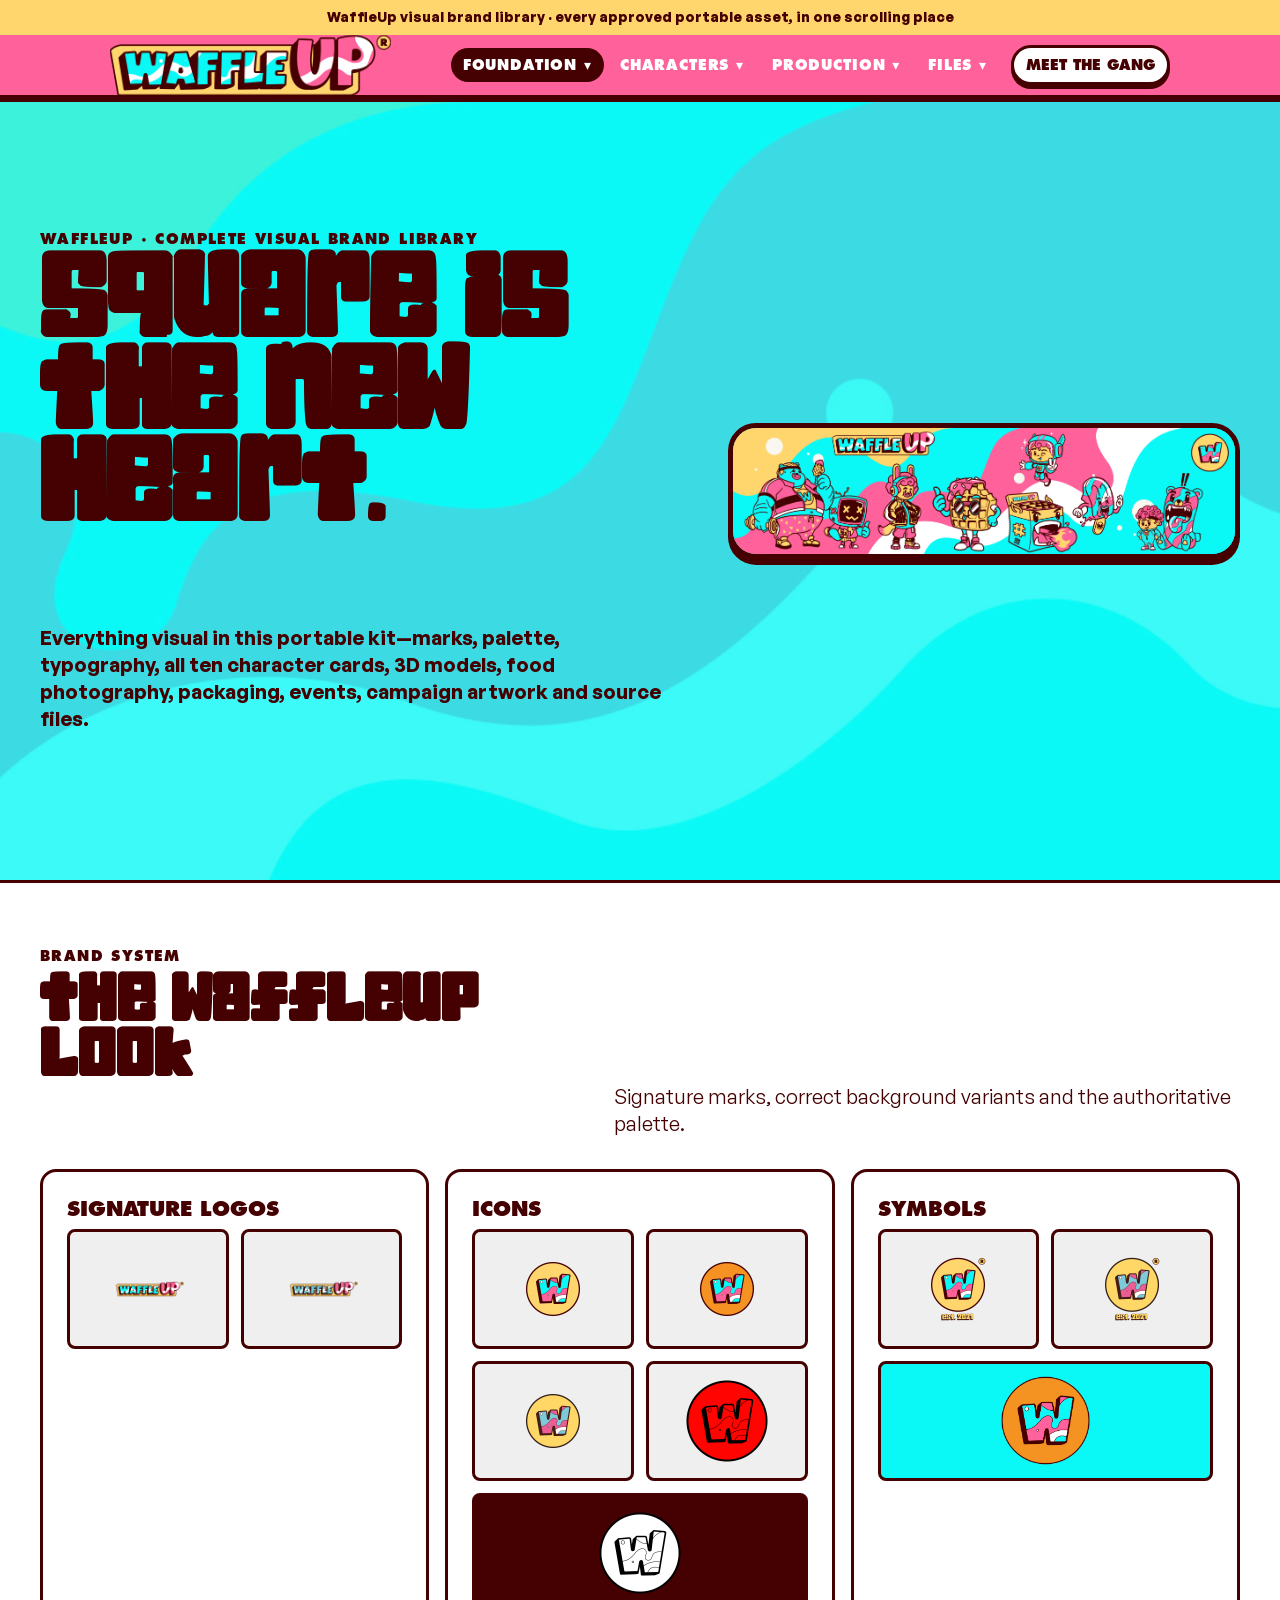
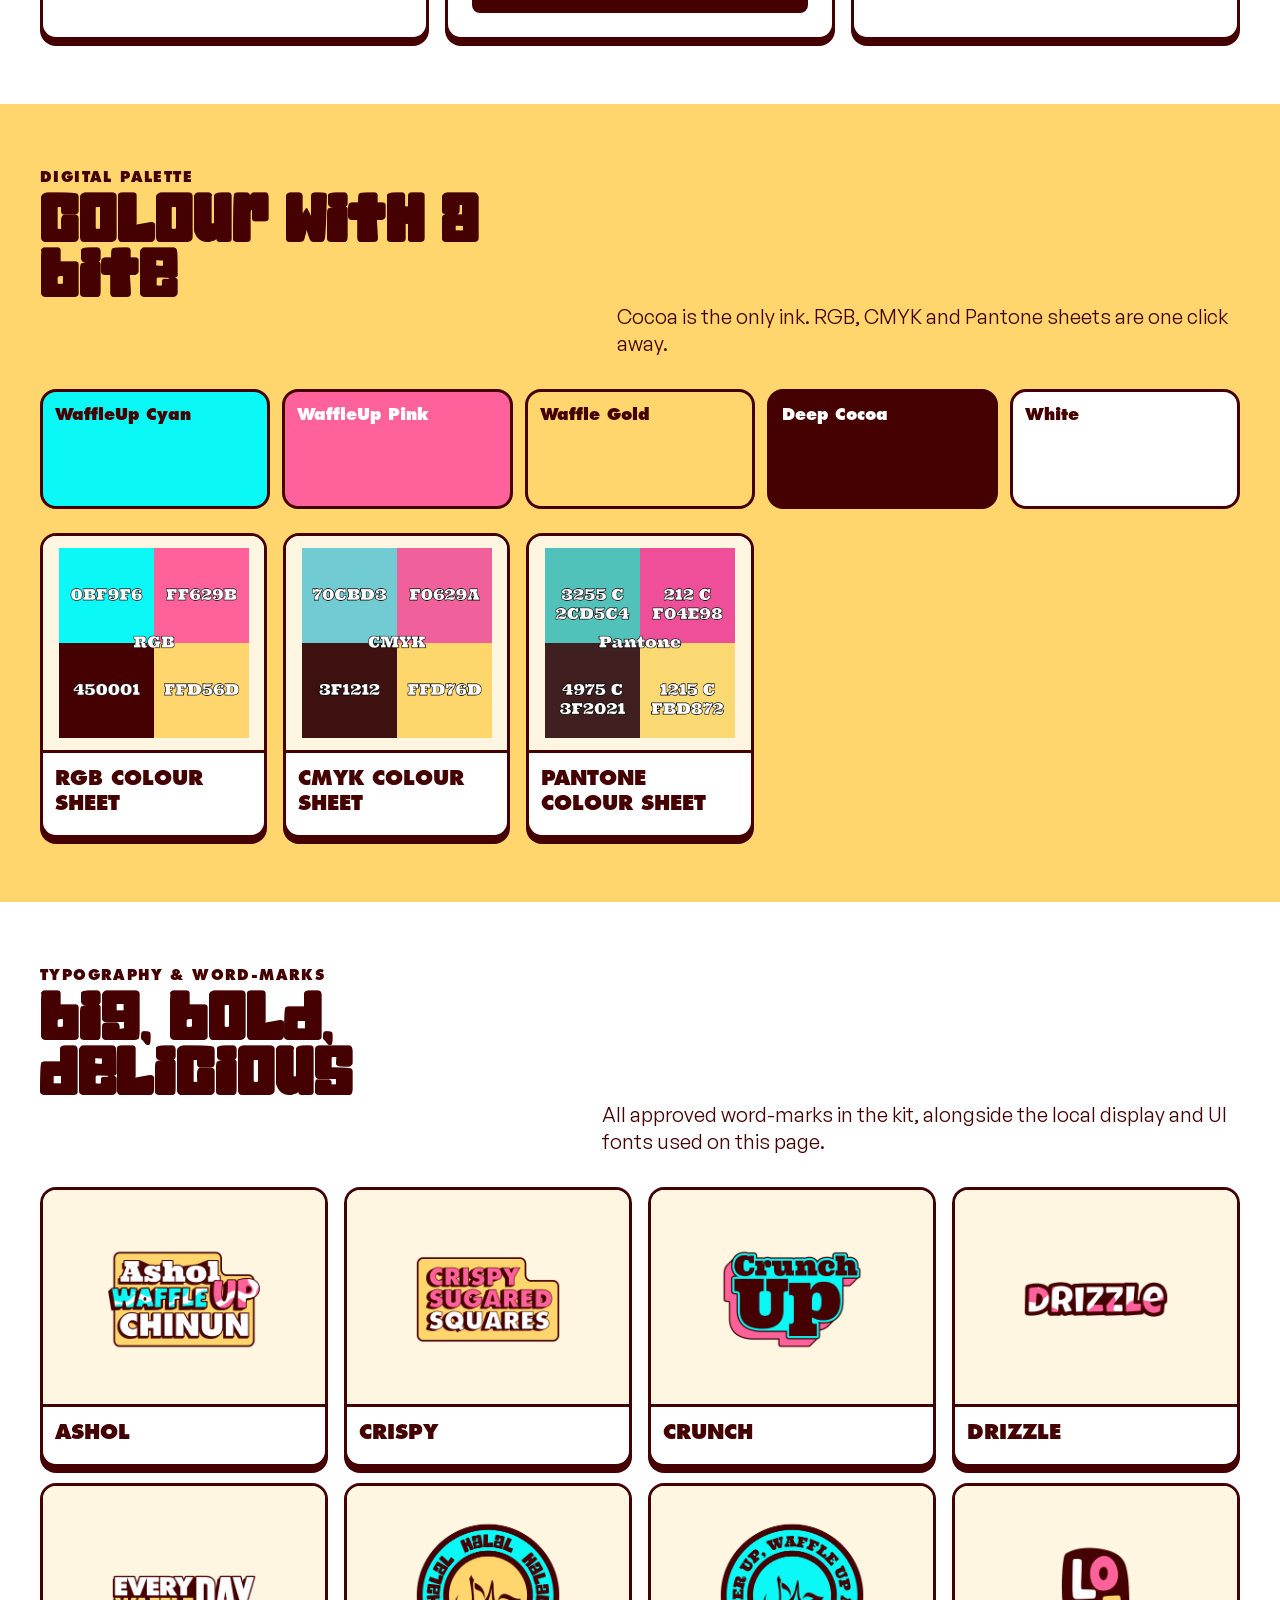
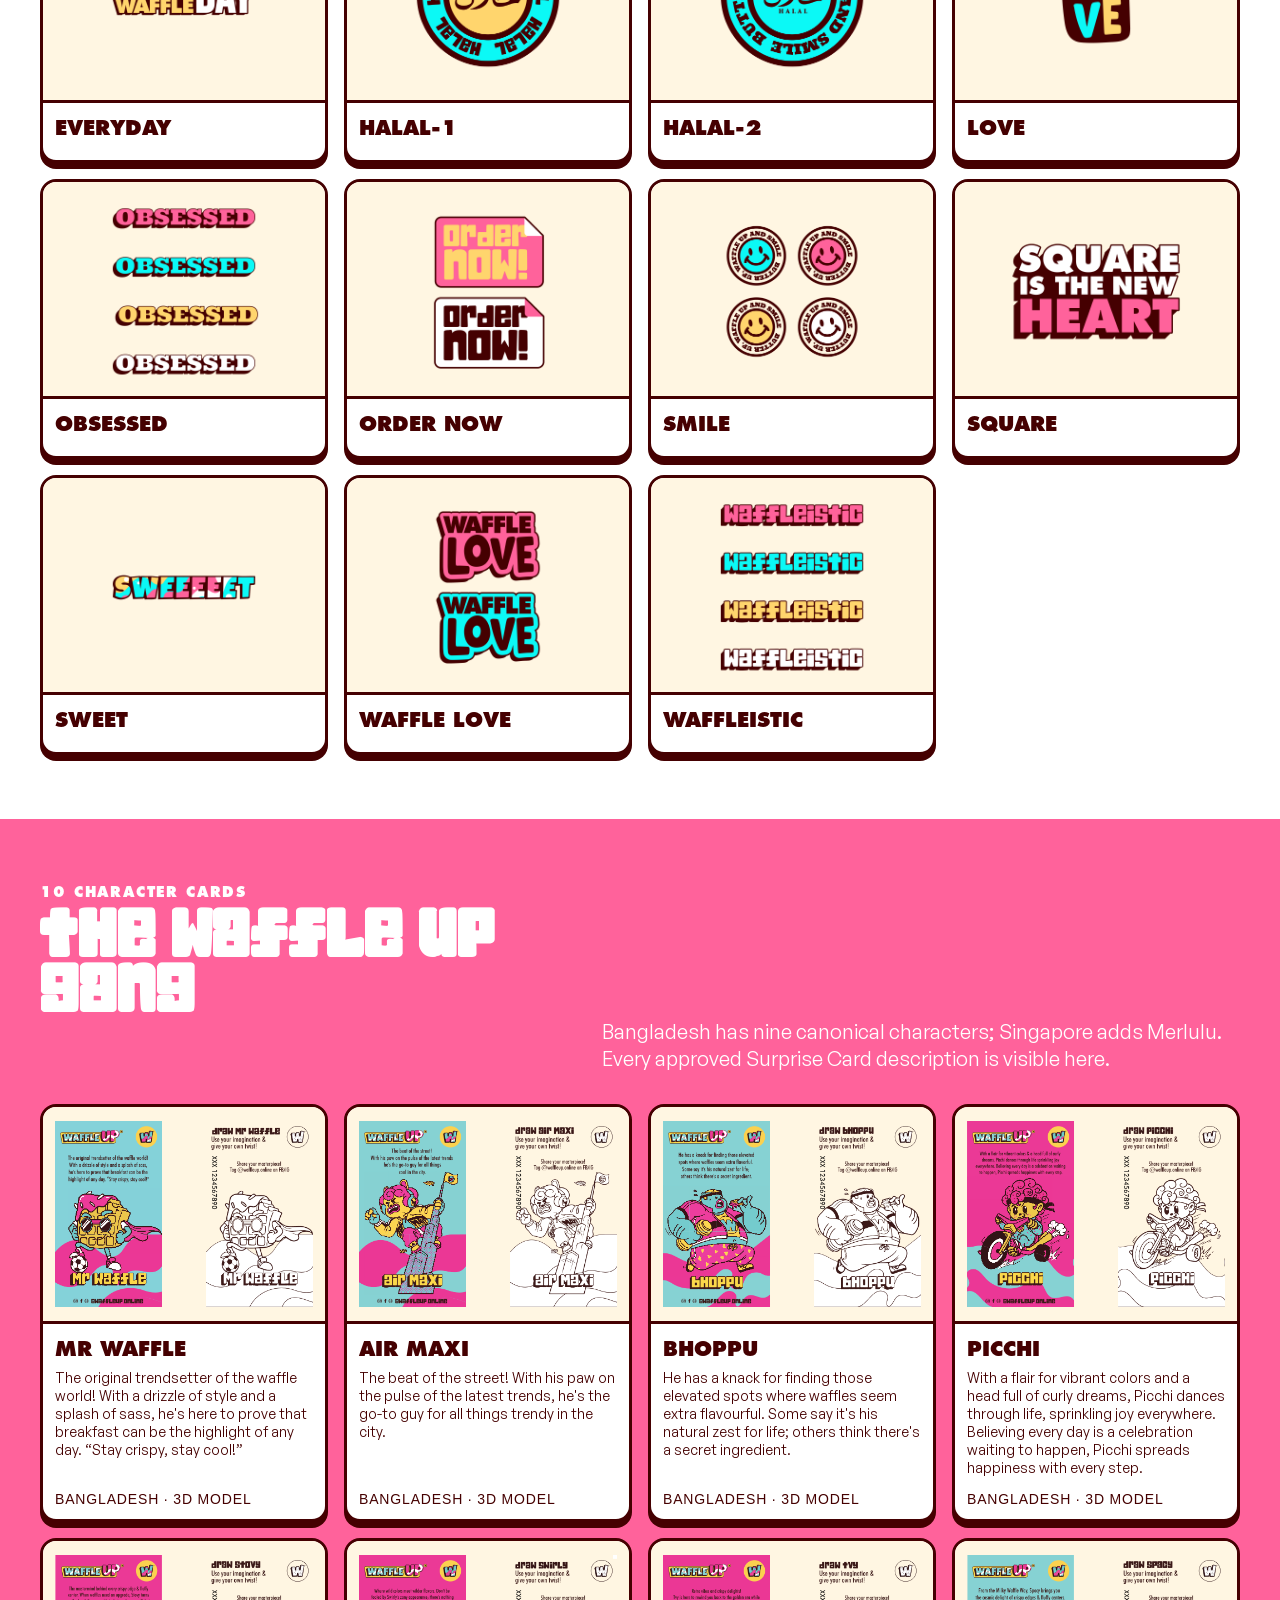
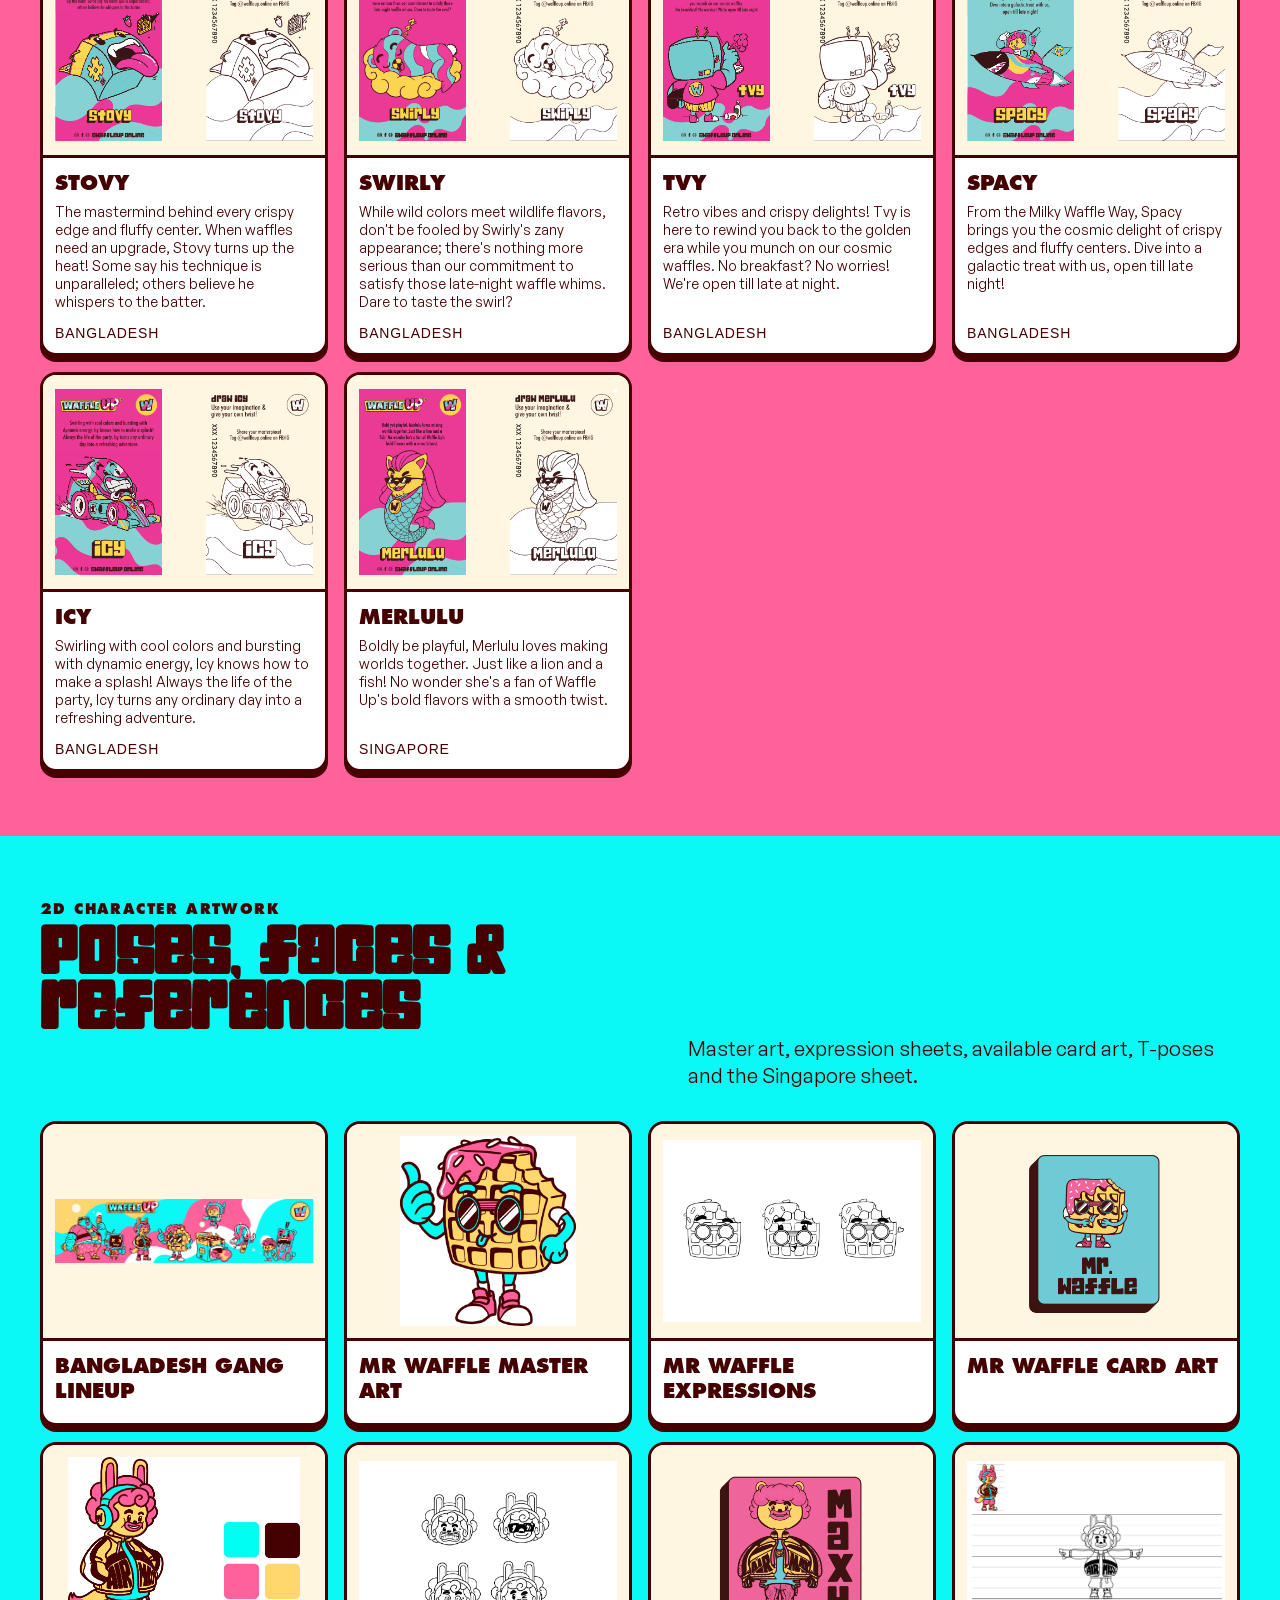
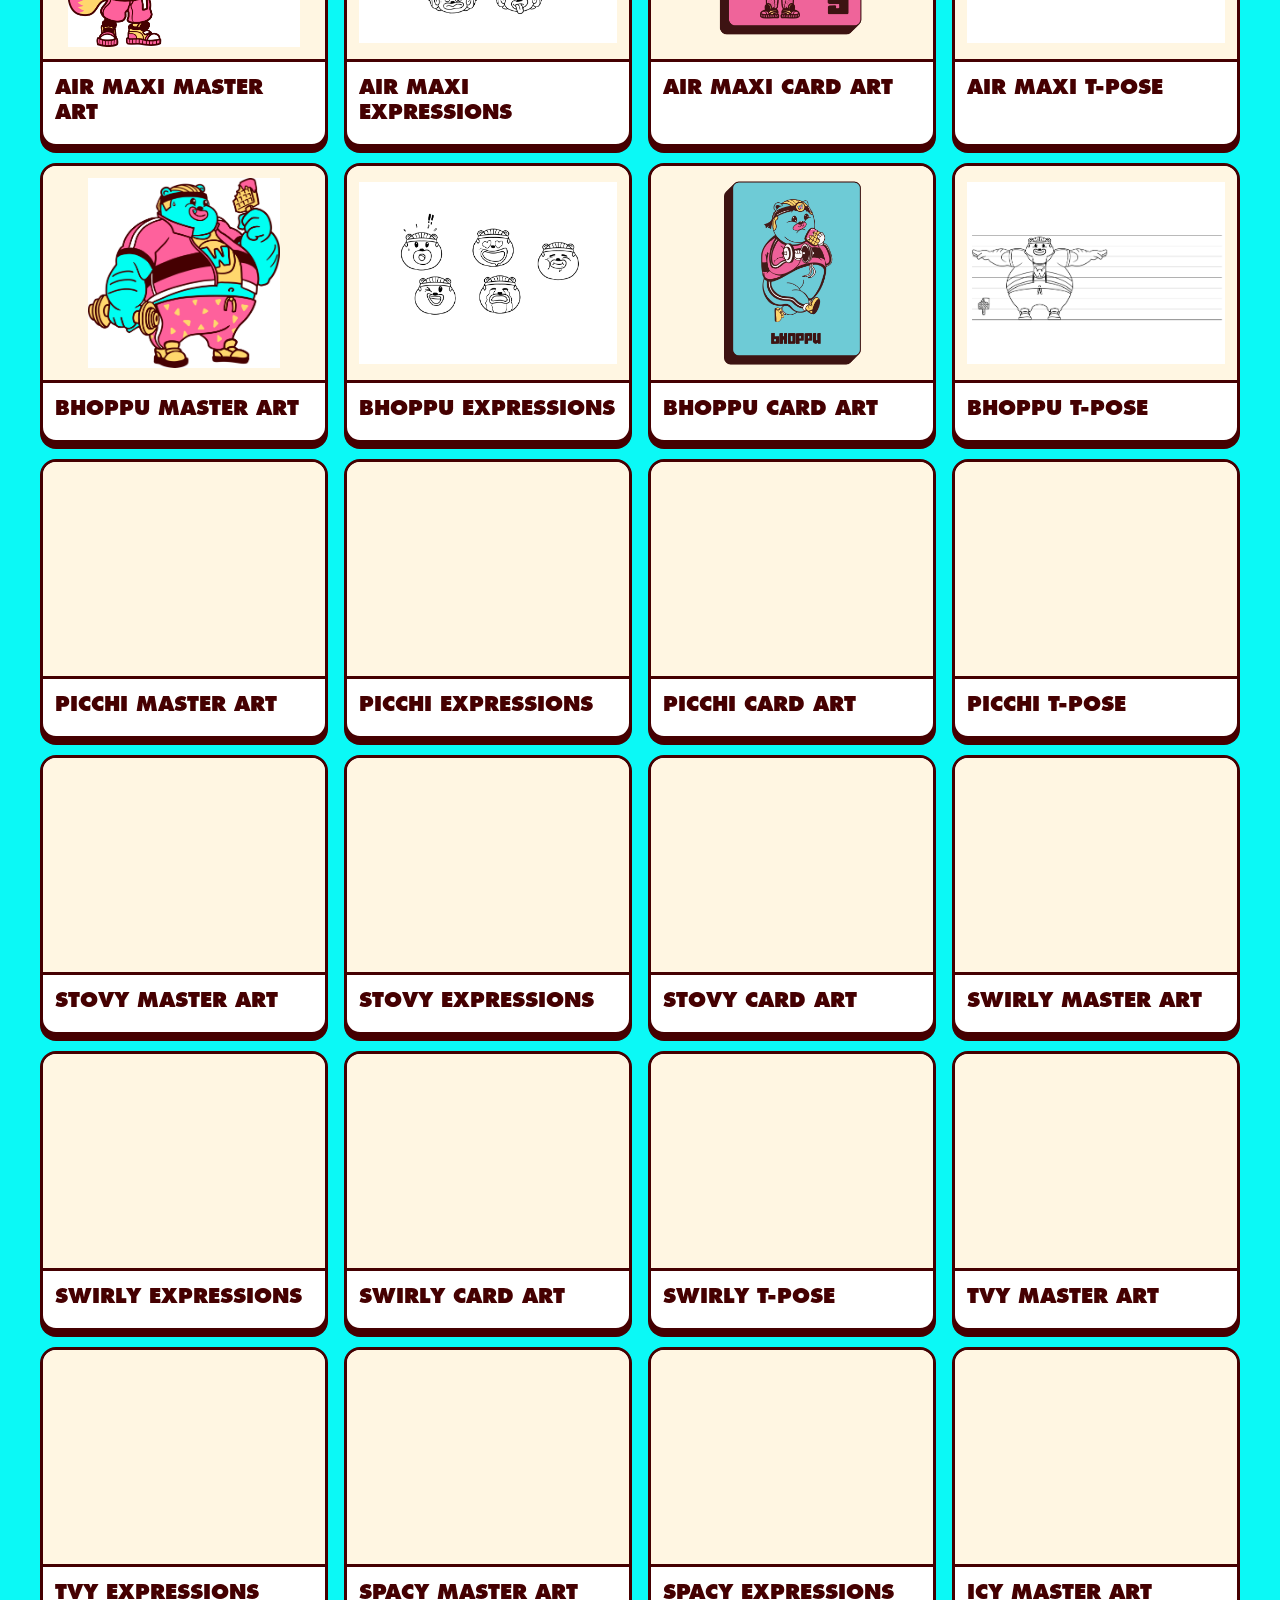
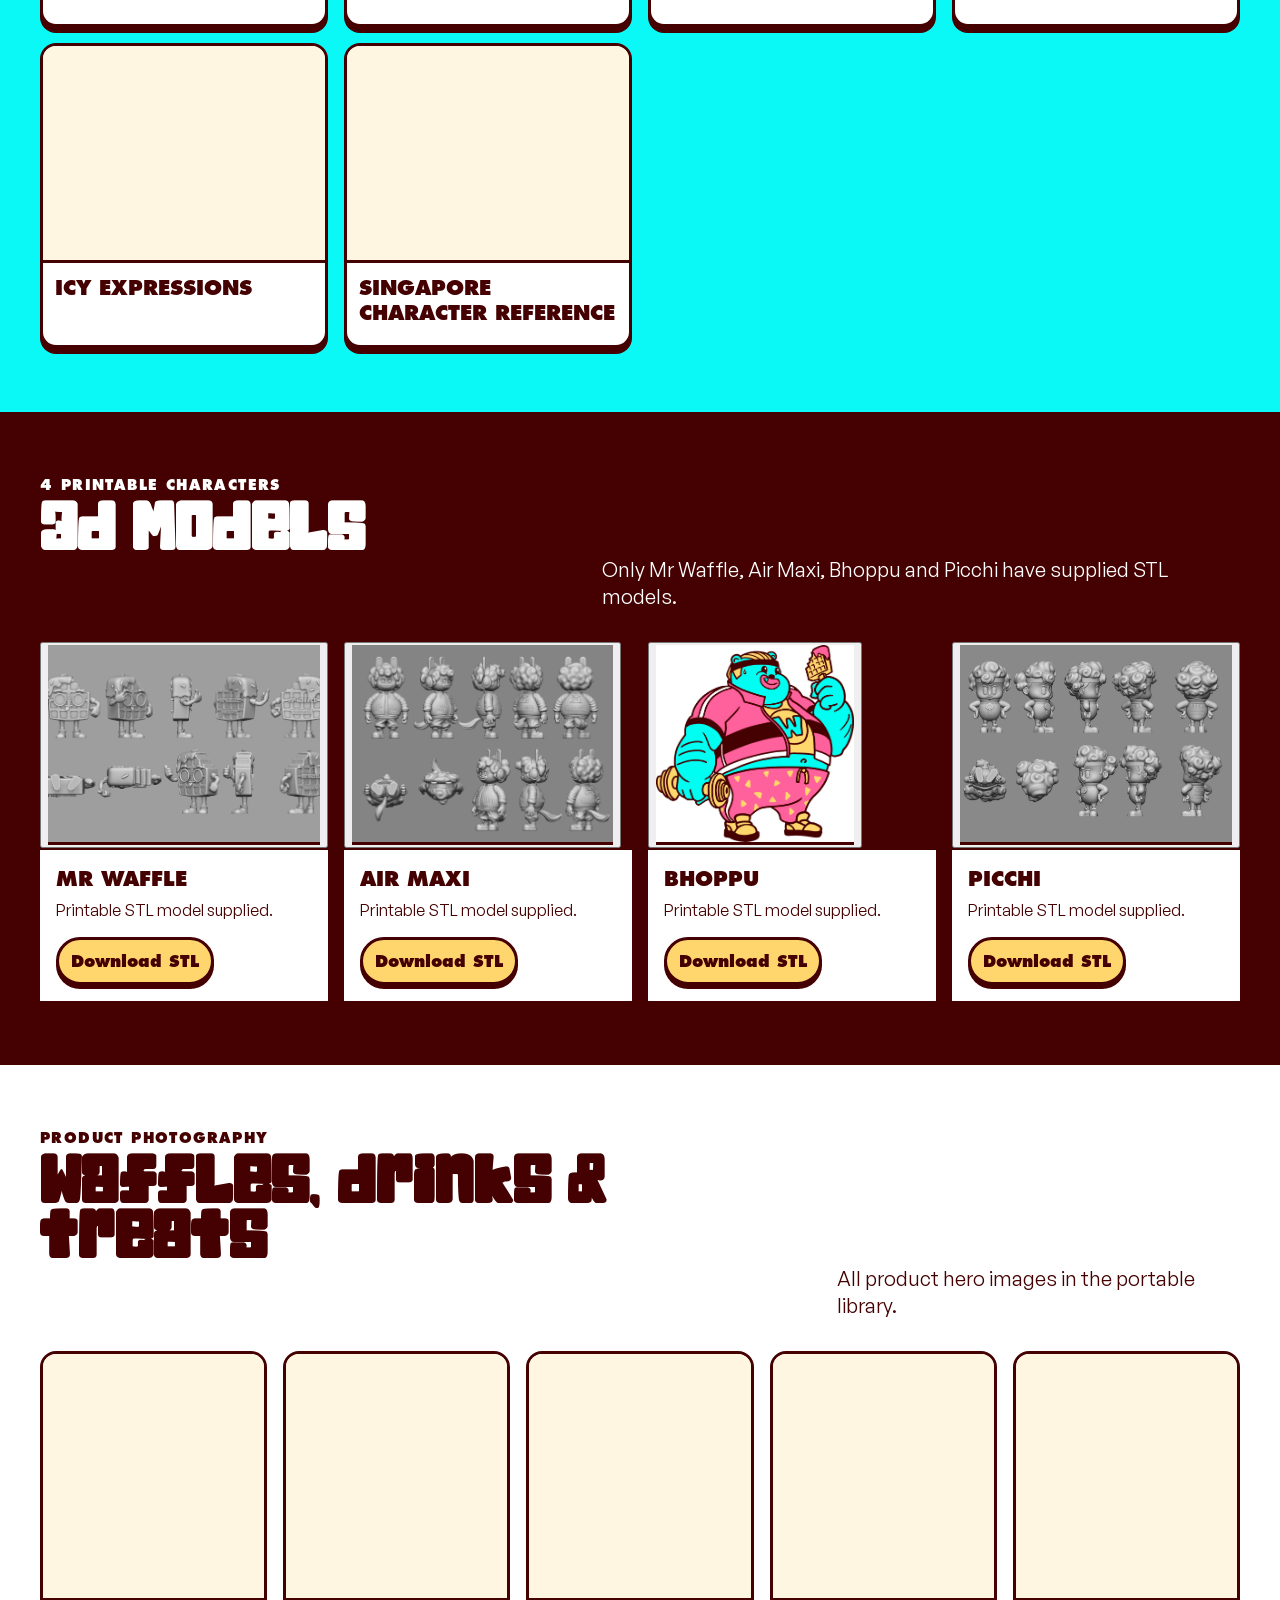
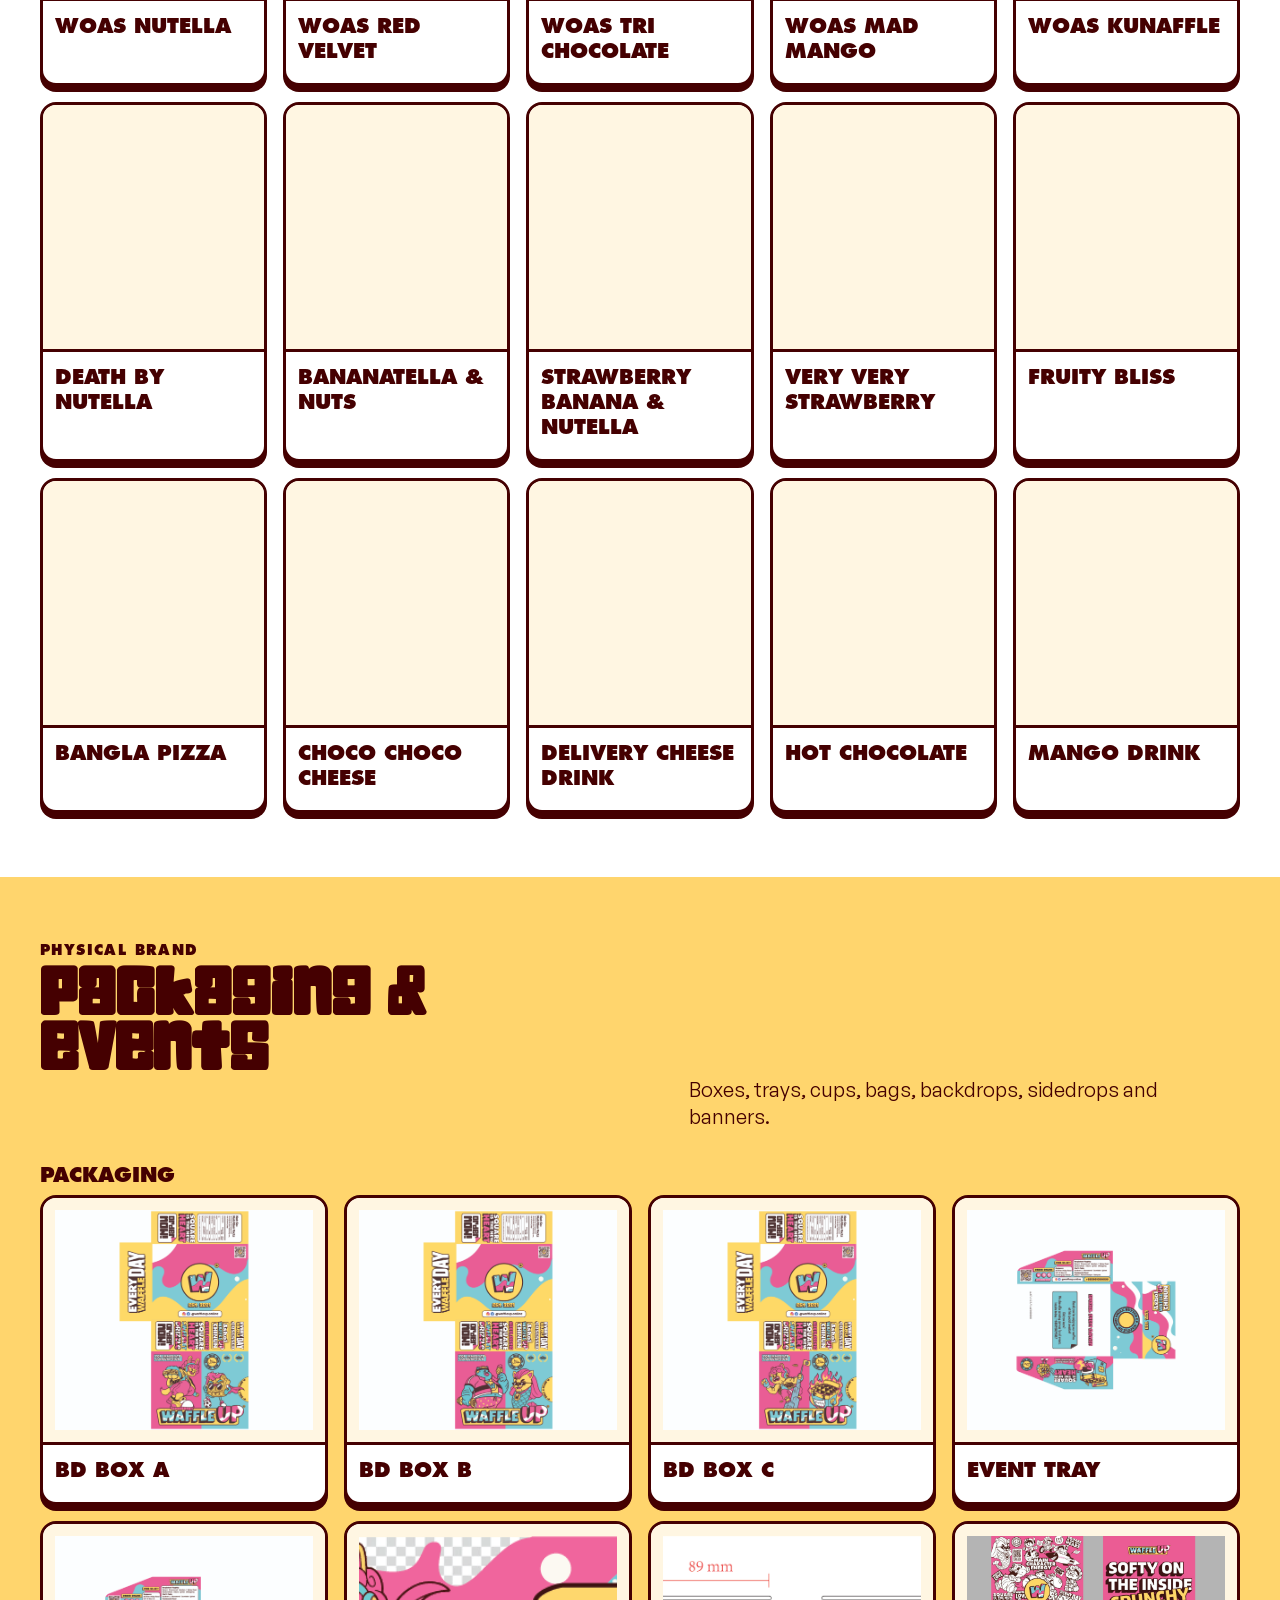
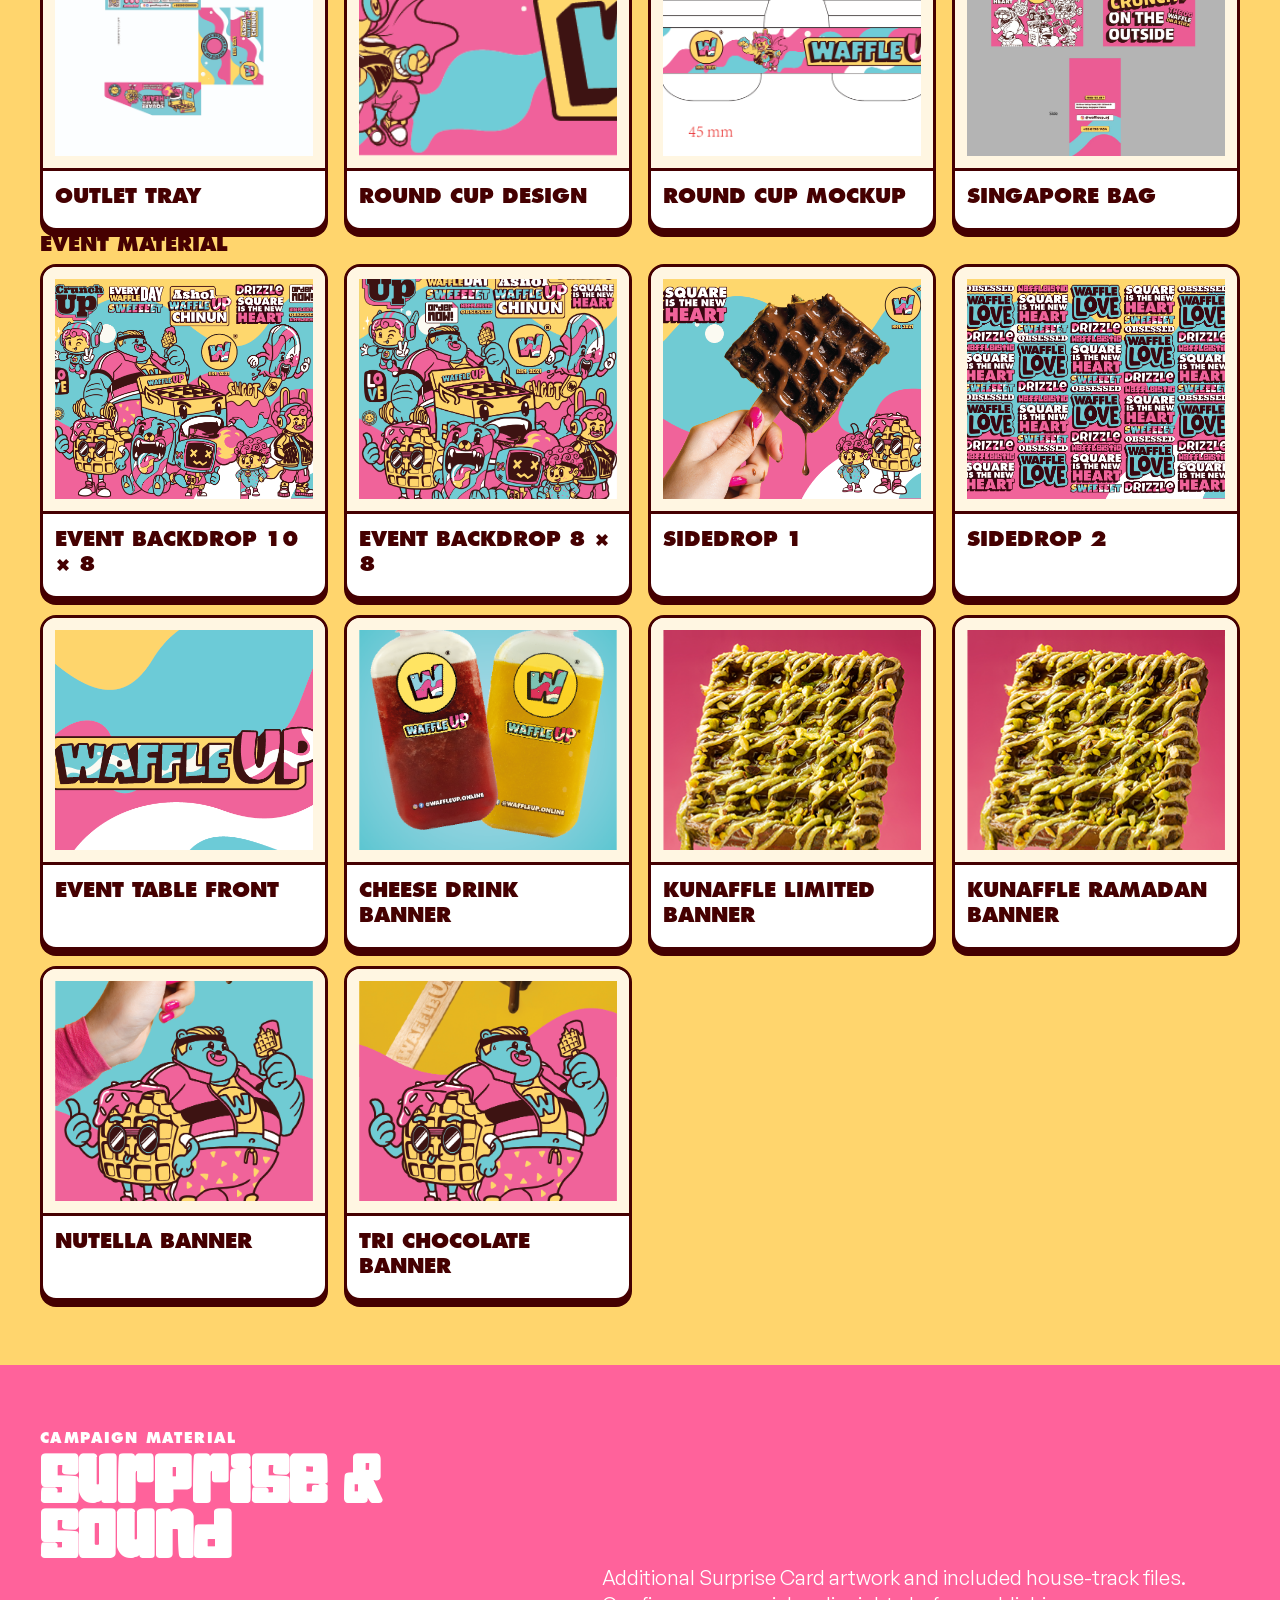
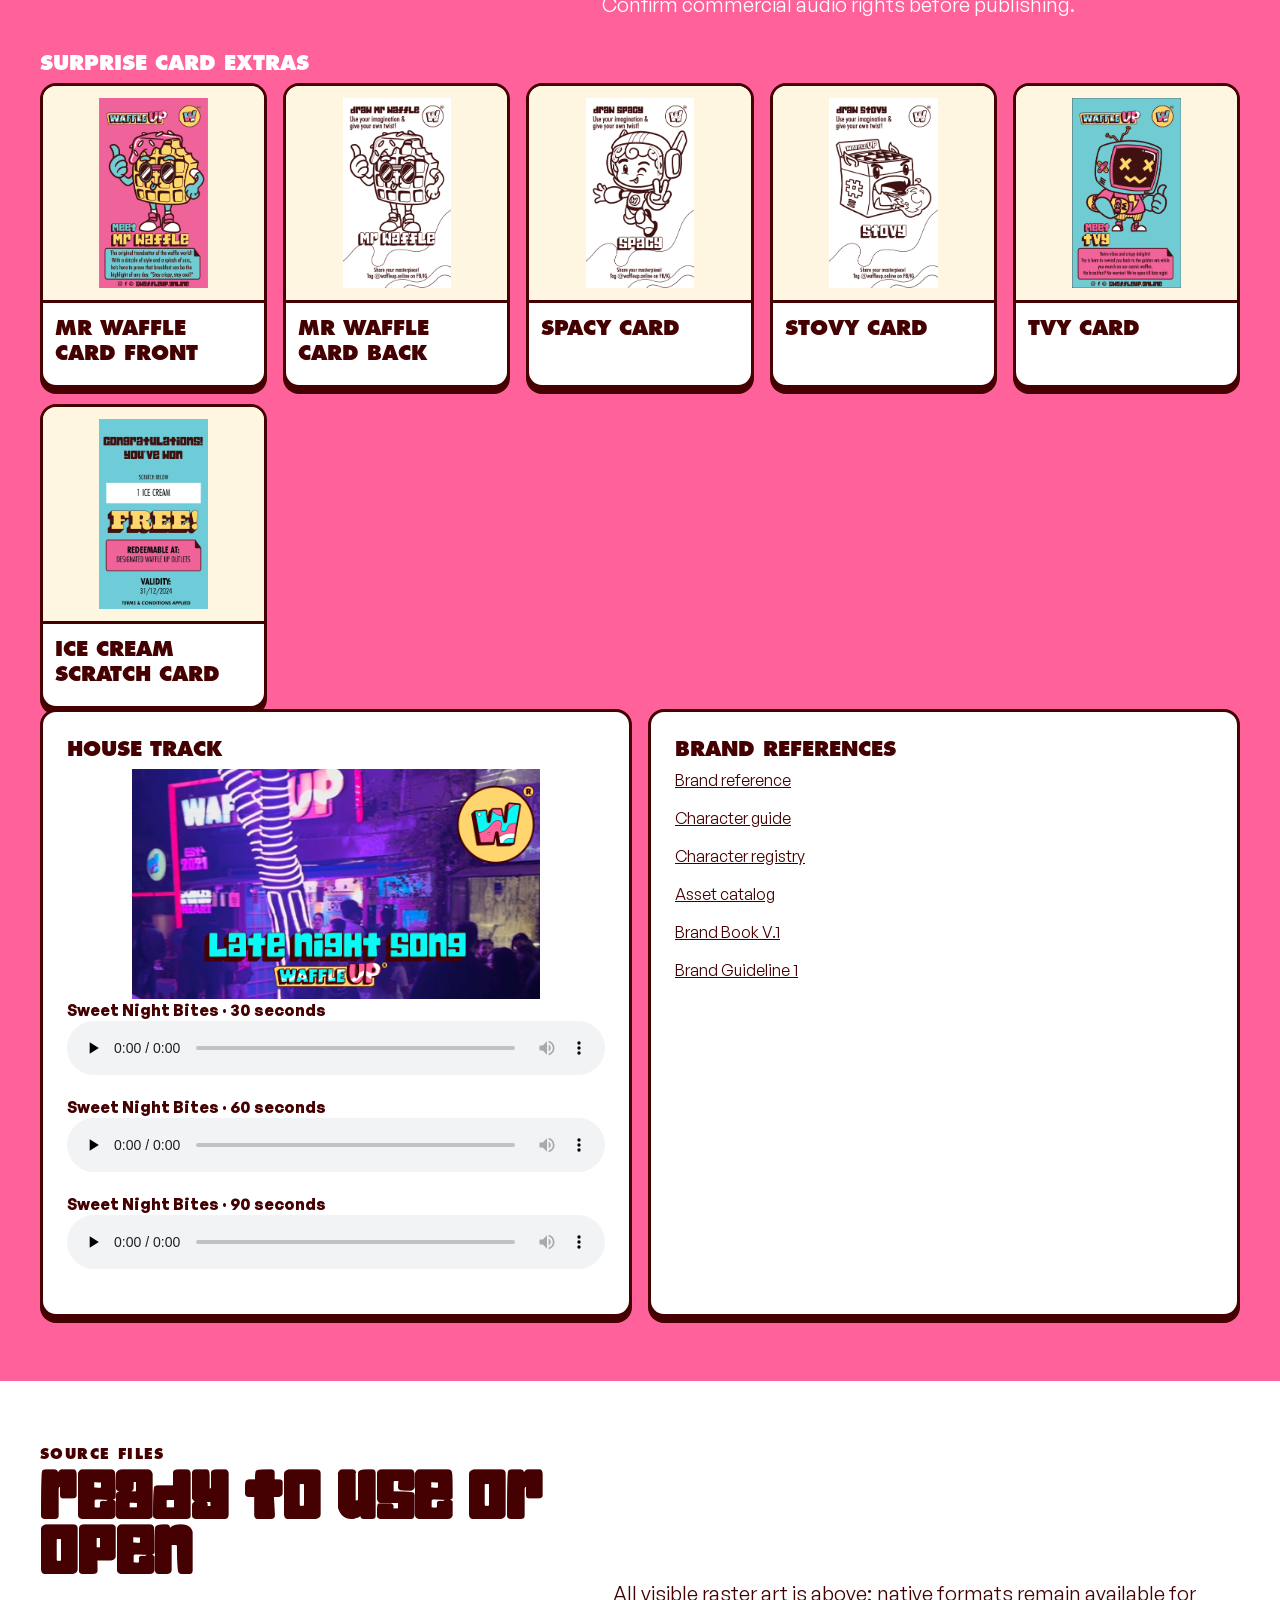
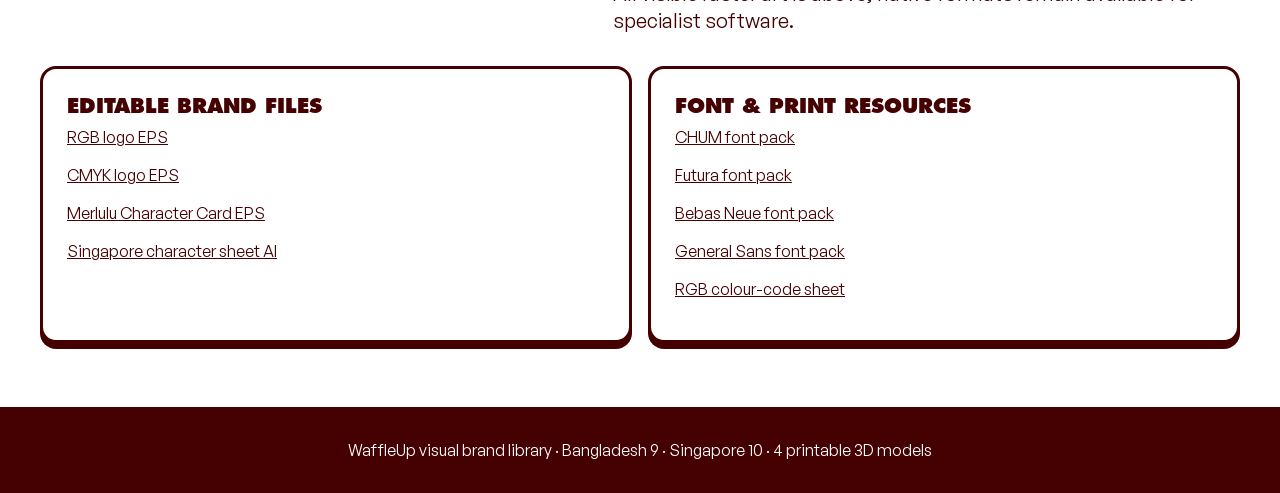
==== preview.html @ 554cb2a3 "Brand" ====
<!doctype html>
<html lang="en">
<head>
<meta charset="utf-8"><meta name="viewport" content="width=device-width,initial-scale=1">
<title>WaffleUp Visual Brand Library</title>
<link rel="icon" href="assets/icon/Icon (rbg).png"><link rel="stylesheet" href="tokens/wup-tokens.css">
<style>
@font-face{font-family:"CHUM";src:url("assets/fonts/web/Chum.ttf") format("truetype");font-display:swap}@font-face{font-family:"Futura PT Extra Bold";src:url("assets/fonts/web/FuturaExtraBold.otf") format("opentype");font-display:swap}@font-face{font-family:"General Sans";src:url("assets/fonts/web/GeneralSans-Variable.ttf") format("truetype");font-weight:200 700;font-display:swap}
*{box-sizing:border-box}html{scroll-behavior:smooth;scroll-padding-top:60px}body{margin:0;background:var(--wup-bg);color:var(--wup-text);font-family:var(--wup-font-body)}a{color:inherit}.wrap{width:min(1200px,calc(100% - var(--wup-space-6)));margin:auto}.top{position:sticky;top:0;z-index:20;background:var(--wup-pink);border-bottom:var(--wup-stroke) solid var(--wup-cocoa)}.top .wrap{min-height:72px;display:flex;align-items:center;justify-content:space-between;gap:var(--wup-space-4)}.top img{width:165px;max-width:42vw}.nav{display:flex;flex-wrap:wrap;justify-content:end;gap:var(--wup-space-1)}.nav a{padding:var(--wup-space-2) var(--wup-space-3);color:var(--wup-white);font-family:var(--wup-font-headline);font-size:var(--wup-text-sm);font-weight:700;text-decoration:none;text-transform:uppercase}.nav a:hover{background:var(--wup-cocoa);border-radius:var(--wup-radius-pill)}section{padding:var(--wup-space-8) 0}.pink{background:var(--wup-pink);color:var(--wup-white)}.cyan{background:var(--wup-cyan)}.gold{background:var(--wup-gold)}.ink{background:var(--wup-cocoa);color:var(--wup-white)}.hero{position:relative;overflow:hidden;background:var(--wup-cyan);border-bottom:var(--wup-stroke) solid var(--wup-cocoa)}.hero:before{position:absolute;inset:0;background:url("assets/pattern/Brand-Pattern.jpg") center/cover;content:"";opacity:.2}.hero .wrap{position:relative;display:grid;grid-template-columns:1fr minmax(260px,.8fr);align-items:center;gap:var(--wup-space-7);padding:var(--wup-space-8) 0}.hero img{width:100%;background:var(--wup-white);border:var(--wup-stroke-lg) solid var(--wup-cocoa);border-radius:var(--wup-radius-lg);box-shadow:var(--wup-shadow-card)}.eyebrow{margin:0 0 var(--wup-space-2);font-family:var(--wup-font-headline);font-size:var(--wup-text-sm);font-weight:700;letter-spacing:.1em;text-transform:uppercase}h1,h2,h3,p{margin-top:0}h1{max-width:10ch;font-family:var(--wup-font-display);font-size:clamp(3rem,9vw,7rem);line-height:.82}h2{font-family:var(--wup-font-display);font-size:clamp(2.4rem,5vw,4rem);line-height:.86}h3{margin-bottom:var(--wup-space-2);font-family:var(--wup-font-headline);font-size:var(--wup-text-lg);text-transform:uppercase}.lede{max-width:65ch;font-size:var(--wup-text-lg);font-weight:650}.head{display:flex;align-items:end;justify-content:space-between;gap:var(--wup-space-5);margin-bottom:var(--wup-space-6)}.head>p{max-width:58ch;margin:0;font-size:var(--wup-text-lg)}.grid{display:grid;grid-template-columns:repeat(auto-fill,minmax(190px,1fr));gap:var(--wup-space-4)}.wide{grid-template-columns:repeat(auto-fill,minmax(250px,1fr))}.tile{overflow:hidden;display:flex;flex-direction:column;background:var(--wup-white);color:var(--wup-cocoa);border:var(--wup-stroke) solid var(--wup-cocoa);border-radius:var(--wup-radius);box-shadow:var(--wup-shadow-card)}.tile button{display:grid;min-height:175px;place-items:center;padding:var(--wup-space-3);background:var(--wup-gold-100);border:0;border-bottom:var(--wup-stroke) solid var(--wup-cocoa);cursor:zoom-in}.tile button.photo{min-height:220px}.tile img{display:block;width:100%;height:190px;object-fit:contain}.tile button.photo img{height:220px;object-fit:cover}.tile div{display:flex;flex:1;flex-direction:column;padding:var(--wup-space-3)}.tile p{font-size:var(--wup-text-sm)}.meta{margin-top:auto;font-family:var(--wup-font-condensed);font-size:var(--wup-text-sm);letter-spacing:.06em;text-transform:uppercase}.markgrid,.modelgrid,.resource{display:grid;gap:var(--wup-space-4)}.markgrid{grid-template-columns:repeat(3,1fr)}.modelgrid{grid-template-columns:repeat(4,1fr)}.resource{grid-template-columns:repeat(2,1fr)}.panel{padding:var(--wup-space-5);background:var(--wup-white);color:var(--wup-cocoa);border:var(--wup-stroke) solid var(--wup-cocoa);border-radius:var(--wup-radius);box-shadow:var(--wup-shadow-card)}.marks{display:flex;flex-wrap:wrap;gap:var(--wup-space-3)}.marks button{display:grid;min-height:120px;flex:1 1 110px;place-items:center;padding:var(--wup-space-3);border:var(--wup-stroke) solid var(--wup-cocoa);border-radius:var(--wup-radius-sm);cursor:zoom-in}.marks img{max-width:100%;max-height:90px;object-fit:contain}.dark{background:var(--wup-cocoa)}.cyanfield{background:var(--wup-cyan)}.swatches{display:grid;grid-template-columns:repeat(5,1fr);gap:var(--wup-space-3);margin-bottom:var(--wup-space-5)}.swatch{min-height:120px;padding:var(--wup-space-3);border:var(--wup-stroke) solid var(--wup-cocoa);border-radius:var(--wup-radius);font-family:var(--wup-font-headline)}.s1{background:var(--wup-cyan)}.s2{background:var(--wup-pink);color:var(--wup-white)}.s3{background:var(--wup-gold)}.s4{background:var(--wup-cocoa);color:var(--wup-white)}.s5{background:var(--wup-white)}.button{display:inline-flex;align-items:center;justify-content:center;min-height:var(--wup-touch-min);padding:var(--wup-space-2) var(--wup-space-3);background:var(--wup-gold);color:var(--wup-cocoa);border:var(--wup-stroke) solid var(--wup-cocoa);border-radius:var(--wup-radius-pill);box-shadow:var(--wup-shadow-sticker);font-family:var(--wup-font-headline);font-weight:700;text-decoration:none}.model img{display:block;width:100%;height:200px;object-fit:cover;border-bottom:var(--wup-stroke) solid var(--wup-cocoa)}.model>div{padding:var(--wup-space-4);background:var(--wup-white);color:var(--wup-cocoa)}audio{width:100%}dialog{width:min(960px,calc(100% - var(--wup-space-5)));max-height:90vh;padding:var(--wup-space-3);background:var(--wup-white);border:var(--wup-stroke-lg) solid var(--wup-cocoa);border-radius:var(--wup-radius-lg)}dialog::backdrop{background:var(--wup-cocoa);opacity:.8}dialog img{display:block;clear:both;width:100%;max-height:78vh;object-fit:contain}.close{float:right}footer{padding:var(--wup-space-6) 0;background:var(--wup-cocoa);color:var(--wup-white);text-align:center}@media(max-width:900px){.hero .wrap,.resource{grid-template-columns:1fr}.markgrid{grid-template-columns:1fr}.modelgrid{grid-template-columns:repeat(2,1fr)}}@media(max-width:620px){.wrap{width:min(100% - var(--wup-space-4),1200px)}.nav{display:none}.hero .wrap{padding:var(--wup-space-7) 0}.head{align-items:start;flex-direction:column}.swatches{grid-template-columns:repeat(2,1fr)}.modelgrid{grid-template-columns:1fr}.grid{grid-template-columns:1fr}}
.strip{position:relative;z-index:30;padding:var(--wup-space-2) var(--wup-space-4);background:var(--wup-gold);color:var(--wup-cocoa);font-size:var(--wup-text-sm);font-weight:700;text-align:center}.strip a{text-decoration:none}.topbar{position:sticky;top:0;z-index:30;background:var(--wup-pink);border-bottom:var(--wup-stroke) solid var(--wup-cocoa)}.topbar__in{width:min(1060px,calc(100% - var(--wup-space-6)));min-height:30px;margin:auto;display:flex;align-items:center;gap:var(--wup-space-4)}.brandmark img{display:block;width:165px;max-width:42vw}.menu{margin-left:auto;display:flex;align-items:center;gap:var(--wup-space-1)}.mi{position:relative}.mi>button{padding:var(--wup-space-2) var(--wup-space-3);background:transparent;color:var(--wup-white);border:0;border-radius:var(--wup-radius-pill);cursor:pointer;font-family:var(--wup-font-headline);font-size:var(--wup-text-sm);font-weight:700;letter-spacing:.06em;text-transform:uppercase}.mi>button:hover,.mi.active>button,.mi.open>button{background:var(--wup-cocoa)}.drop{position:absolute;top:calc(100% + var(--wup-space-2));right:0;min-width:220px;padding:var(--wup-space-2);visibility:hidden;background:var(--wup-white);border:var(--wup-stroke) solid var(--wup-cocoa);border-radius:var(--wup-radius);box-shadow:var(--wup-shadow-card);opacity:0;transform:translateY(calc(-1 * var(--wup-space-2)));transition:all var(--wup-dur) var(--wup-ease)}.mi:hover .drop,.mi.open .drop{visibility:visible;opacity:1;transform:none}.drop a{display:flex;align-items:center;gap:var(--wup-space-2);padding:var(--wup-space-2) var(--wup-space-3);color:var(--wup-cocoa);border-radius:var(--wup-radius-sm);font-size:var(--wup-text-sm);text-decoration:none}.drop a:hover{background:var(--wup-cyan-100)}.dot{width:var(--wup-space-3);height:var(--wup-space-3);border:2px solid var(--wup-cocoa);border-radius:var(--wup-radius-pill)}.nav-cta{margin-left:var(--wup-space-2);padding:var(--wup-space-2) var(--wup-space-3);background:var(--wup-white);color:var(--wup-cocoa);border:var(--wup-stroke) solid var(--wup-cocoa);border-radius:var(--wup-radius-pill);box-shadow:var(--wup-shadow-sticker);font-family:var(--wup-font-headline);font-size:var(--wup-text-sm);font-weight:700;text-decoration:none;text-transform:uppercase}.burger{display:none;width:var(--wup-touch-min);height:var(--wup-touch-min);margin-left:auto;background:var(--wup-white);color:var(--wup-cocoa);border:var(--wup-stroke) solid var(--wup-cocoa);border-radius:var(--wup-radius-sm);font-size:var(--wup-text-lg);cursor:pointer}.progress{height:var(--wup-space-1);background:var(--wup-cocoa)}.progress i{display:block;width:0;height:100%;background:var(--wup-cyan)}@media(max-width:900px){.top{display:none}.topbar__in{width:min(100% - var(--wup-space-4),1060px)}.burger{display:block}.menu{position:fixed;top:calc(var(--wup-space-8) + var(--wup-space-7));left:var(--wup-space-3);right:var(--wup-space-3);display:none;max-height:70vh;padding:var(--wup-space-2);overflow:auto;background:var(--wup-white);border:var(--wup-stroke) solid var(--wup-cocoa);border-radius:var(--wup-radius);box-shadow:var(--wup-shadow-card)}.menu.show{display:flex;flex-direction:column;align-items:stretch}.mi>button{width:100%;color:var(--wup-cocoa);text-align:left}.drop{position:static;display:none;visibility:visible;opacity:1;transform:none;min-width:0;padding:0 0 var(--wup-space-2) var(--wup-space-4);border:0;box-shadow:none}.mi.open .drop{display:block}.nav-cta{margin:var(--wup-space-2) 0 0;text-align:center}}
.brandmark{display:block;width:281px;height:60px;flex:0 0 281px;overflow:hidden}.brandmark img{width:375px;max-width:none;transform:translate(-55px,-157px)}
.strip{min-height:var(--wup-space-6);display:flex;align-items:center;justify-content:center;line-height:1.35;overflow:visible}
@media(max-width:900px){.brandmark{width:150px;height:34px;flex-basis:150px}.brandmark img{width:200px;transform:translate(-29px,-84px)}}
</style>
</head>
<body>
<div class="strip">WaffleUp visual brand library · every approved portable asset, in one scrolling place</div><header class="topbar"><div class="topbar__in"><a class="brandmark" href="#top"><img src="assets/logo/Waffle Up Logo - RBG.png" alt="WaffleUp"></a><button class="burger" id="burger" aria-label="Open navigation">☰</button><nav class="menu" id="navMenu"><div class="mi" data-sections="identity type"><button>Foundation ▾</button><div class="drop"><a href="#identity"><span class="dot" style="background:var(--wup-gold)"></span>Marks & colour</a><a href="#type"><span class="dot" style="background:var(--wup-pink)"></span>Typography</a></div></div><div class="mi" data-sections="characters character-art models"><button>Characters ▾</button><div class="drop"><a href="#characters"><span class="dot" style="background:var(--wup-cyan)"></span>Surprise Cards</a><a href="#character-art"><span class="dot" style="background:var(--wup-gold)"></span>2D artwork</a><a href="#models"><span class="dot" style="background:var(--wup-pink)"></span>3D models</a></div></div><div class="mi" data-sections="food production campaign"><button>Production ▾</button><div class="drop"><a href="#food"><span class="dot" style="background:var(--wup-gold)"></span>Food photography</a><a href="#production"><span class="dot" style="background:var(--wup-cyan)"></span>Packaging & events</a><a href="#campaign"><span class="dot" style="background:var(--wup-pink)"></span>Cards & audio</a></div></div><div class="mi" data-sections="files"><button>Files ▾</button><div class="drop"><a href="#files"><span class="dot" style="background:var(--wup-cocoa)"></span>Source files</a></div></div><a class="nav-cta" href="#characters">Meet the gang</a></nav></div><div class="progress"><i id="bar"></i></div></header>
<main id="top">
<section class="hero"><div class="wrap"><div><p class="eyebrow">WaffleUp · Complete visual brand library</p><h1>Square is the new heart.</h1><p class="lede">Everything visual in this portable kit—marks, palette, typography, all ten character cards, 3D models, food photography, packaging, events, campaign artwork and source files.</p></div><img src="assets/characters/bangladesh/lineup.png" alt="WaffleUp Bangladesh character lineup"></div></section>
<section id="identity"><div class="wrap"><div class="head"><div><p class="eyebrow">Brand system</p><h2>The WaffleUp look</h2></div><p>Signature marks, correct background variants and the authoritative palette.</p></div><div class="markgrid"><article class="panel"><h3>Signature logos</h3><div class="marks" id="logos"></div></article><article class="panel"><h3>Icons</h3><div class="marks" id="icons"></div></article><article class="panel"><h3>Symbols</h3><div class="marks" id="symbols"></div></article></div></div></section>
<section class="gold"><div class="wrap"><div class="head"><div><p class="eyebrow">Digital palette</p><h2>Colour with a bite</h2></div><p>Cocoa is the only ink. RGB, CMYK and Pantone sheets are one click away.</p></div><div class="swatches"><div class="swatch s1">WaffleUp Cyan</div><div class="swatch s2">WaffleUp Pink</div><div class="swatch s3">Waffle Gold</div><div class="swatch s4">Deep Cocoa</div><div class="swatch s5">White</div></div><div class="grid" id="colours"></div></div></section>
<section id="type"><div class="wrap"><div class="head"><div><p class="eyebrow">Typography & word-marks</p><h2>Big, bold, delicious</h2></div><p>All approved word-marks in the kit, alongside the local display and UI fonts used on this page.</p></div><div class="grid wide" id="wordmarks"></div></div></section>
<section class="pink" id="characters"><div class="wrap"><div class="head"><div><p class="eyebrow">10 character cards</p><h2>The Waffle Up Gang</h2></div><p>Bangladesh has nine canonical characters; Singapore adds Merlulu. Every approved Surprise Card description is visible here.</p></div><div class="grid wide" id="cards"></div></div></section>
<section class="cyan" id="character-art"><div class="wrap"><div class="head"><div><p class="eyebrow">2D character artwork</p><h2>Poses, faces & references</h2></div><p>Master art, expression sheets, available card art, T-poses and the Singapore sheet.</p></div><div class="grid wide" id="art"></div></div></section>
<section class="ink" id="models"><div class="wrap"><div class="head"><div><p class="eyebrow">4 printable characters</p><h2>3D models</h2></div><p>Only Mr Waffle, Air Maxi, Bhoppu and Picchi have supplied STL models.</p></div><div class="modelgrid" id="modelGrid"></div></div></section>
<section id="food"><div class="wrap"><div class="head"><div><p class="eyebrow">Product photography</p><h2>Waffles, drinks & treats</h2></div><p>All product hero images in the portable library.</p></div><div class="grid" id="products"></div></div></section>
<section class="gold" id="production"><div class="wrap"><div class="head"><div><p class="eyebrow">Physical brand</p><h2>Packaging & events</h2></div><p>Boxes, trays, cups, bags, backdrops, sidedrops and banners.</p></div><h3>Packaging</h3><div class="grid wide" id="packaging"></div><h3>Event material</h3><div class="grid wide" id="events"></div></div></section>
<section class="pink" id="campaign"><div class="wrap"><div class="head"><div><p class="eyebrow">Campaign material</p><h2>Surprise & sound</h2></div><p>Additional Surprise Card artwork and included house-track files. Confirm commercial audio rights before publishing.</p></div><h3>Surprise Card extras</h3><div class="grid" id="extras"></div><div class="resource"><article class="panel"><h3>House track</h3><img src="assets/marketing/audio/YTCover.png" alt="Sweet Night Bites cover" style="display:block;width:100%;max-height:230px;object-fit:contain"><div id="audio"></div></article><article class="panel"><h3>Brand references</h3><p><a href="brand/BRAND.md">Brand reference</a></p><p><a href="brand/CHARACTERS.md">Character guide</a></p><p><a href="data/characters.json">Character registry</a></p><p><a href="docs/ASSET-CATALOG.md">Asset catalog</a></p><p><a href="docs/brand-guides/waffle-up-brand-book-v1.pdf">Brand Book V.1</a></p><p><a href="docs/brand-guides/wup-brand-guideline-1.pdf">Brand Guideline 1</a></p></article></div></div></section>
<section id="files"><div class="wrap"><div class="head"><div><p class="eyebrow">Source files</p><h2>Ready to use or open</h2></div><p>All visible raster art is above; native formats remain available for specialist software.</p></div><div class="resource"><article class="panel"><h3>Editable brand files</h3><p><a href="assets/logo/Waffle Up Logo - RBG.eps">RGB logo EPS</a></p><p><a href="assets/logo/Waffle Up Logo - CMYK.eps">CMYK logo EPS</a></p><p><a href="assets/characters/singapore/merlulu/print/character-card.eps">Merlulu Character Card EPS</a></p><p><a href="assets/characters/singapore/merlulu/references/sg-character-sheet.ai">Singapore character sheet AI</a></p></article><article class="panel"><h3>Font & print resources</h3><p><a href="assets/fonts/01 chum.zip">CHUM font pack</a></p><p><a href="assets/fonts/02 futura.zip">Futura font pack</a></p><p><a href="assets/fonts/04 bebas-neue.zip">Bebas Neue font pack</a></p><p><a href="assets/fonts/06 general-sans.zip">General Sans font pack</a></p><p><a href="assets/Color Code - RGB.png">RGB colour-code sheet</a></p></article></div></div></section>
</main>
<dialog id="modal"><button class="button close" id="close" type="button">Close</button><img id="modalImage" alt=""></dialog>
<footer><div class="wrap">WaffleUp visual brand library · Bangladesh 9 · Singapore 10 · 4 printable 3D models</div></footer>
<script>
const A={
logos:[["RGB logo","assets/logo/Waffle Up Logo - RBG.png",""],["CMYK logo","assets/logo/Waffle Up Logo - CMYK.png",""]],icons:[["RGB icon","assets/icon/Icon (rbg).png",""],["Social icon","assets/icon/Icon (rbg) - Social.png",""],["CMYK icon","assets/icon/Icon (cmyk).png",""],["Red icon","assets/icon/Icon (red).png",""],["White icon","assets/icon/Icon (white).png","dark"]],symbols:[["RGB symbol","assets/symbol/Symbol (rbg).png",""],["CMYK symbol","assets/symbol/Symbol (cmyk).png",""],["Button symbol","assets/symbol/Brand-Icon--button.png","cyanfield"]],
colours:[["RGB colour sheet","assets/Color Code - RGB.png"],["CMYK colour sheet","assets/Color Code - CMYK.png"],["Pantone colour sheet","assets/Color Code - Pantone.png"]],
wordmarks:["Ashol","Crispy","Crunch","Drizzle","Everyday","Halal-1","Halal-2","Love","Obsessed","Order Now","Smile","Square","Sweet","Waffle Love","Waffleistic"].map(n=>[n,"assets/typography/"+n+" (rgb).png"]),
cards:[
["Mr Waffle","The original trendsetter of the waffle world! With a drizzle of style and a splash of sass, he's here to prove that breakfast can be the highlight of any day. “Stay crispy, stay cool!”","Bangladesh · 3D model"],["Air Maxi","The beat of the street! With his paw on the pulse of the latest trends, he's the go-to guy for all things trendy in the city.","Bangladesh · 3D model"],["Bhoppu","He has a knack for finding those elevated spots where waffles seem extra flavourful. Some say it's his natural zest for life; others think there's a secret ingredient.","Bangladesh · 3D model"],["Picchi","With a flair for vibrant colors and a head full of curly dreams, Picchi dances through life, sprinkling joy everywhere. Believing every day is a celebration waiting to happen, Picchi spreads happiness with every step.","Bangladesh · 3D model"],["Stovy","The mastermind behind every crispy edge and fluffy center. When waffles need an upgrade, Stovy turns up the heat! Some say his technique is unparalleled; others believe he whispers to the batter.","Bangladesh"],["Swirly","While wild colors meet wildlife flavors, don't be fooled by Swirly's zany appearance; there's nothing more serious than our commitment to satisfy those late-night waffle whims. Dare to taste the swirl?","Bangladesh"],["Tvy","Retro vibes and crispy delights! Tvy is here to rewind you back to the golden era while you munch on our cosmic waffles. No breakfast? No worries! We're open till late at night.","Bangladesh"],["Spacy","From the Milky Waffle Way, Spacy brings you the cosmic delight of crispy edges and fluffy centers. Dive into a galactic treat with us, open till late night!","Bangladesh"],["Icy","Swirling with cool colors and bursting with dynamic energy, Icy knows how to make a splash! Always the life of the party, Icy turns any ordinary day into a refreshing adventure.","Bangladesh"],["Merlulu","Boldly be playful, Merlulu loves making worlds together. Just like a lion and a fish! No wonder she's a fan of Waffle Up's bold flavors with a smooth twist.","Singapore"]].map(([n,d,m])=>[n,"assets/Surprise Cards/Character Cards/Character Card - "+n+".png",d,m]),
art:[
["Bangladesh gang lineup","assets/characters/bangladesh/lineup.png"],
["Mr Waffle master art","assets/characters/bangladesh/mr-waffle/2d/hero.png"],["Mr Waffle expressions","assets/characters/bangladesh/mr-waffle/2d/expressions.png"],["Mr Waffle card art","assets/characters/bangladesh/mr-waffle/2d/card.png"],
["Air Maxi master art","assets/characters/bangladesh/air-maxi/2d/hero.png"],["Air Maxi expressions","assets/characters/bangladesh/air-maxi/2d/expressions.png"],["Air Maxi card art","assets/characters/bangladesh/air-maxi/2d/card.png"],["Air Maxi T-pose","assets/characters/bangladesh/air-maxi/2d/t-pose-front.png"],
["Bhoppu master art","assets/characters/bangladesh/bhoppu/2d/hero.png"],["Bhoppu expressions","assets/characters/bangladesh/bhoppu/2d/expressions.png"],["Bhoppu card art","assets/characters/bangladesh/bhoppu/2d/card.png"],["Bhoppu T-pose","assets/characters/bangladesh/bhoppu/2d/t-pose-front.png"],
["Picchi master art","assets/characters/bangladesh/picchi/2d/hero.png"],["Picchi expressions","assets/characters/bangladesh/picchi/2d/expressions.png"],["Picchi card art","assets/characters/bangladesh/picchi/2d/card.png"],["Picchi T-pose","assets/characters/bangladesh/picchi/2d/t-pose-front.png"],
["Stovy master art","assets/characters/bangladesh/stovy/2d/hero.png"],["Stovy expressions","assets/characters/bangladesh/stovy/2d/expressions.png"],["Stovy card art","assets/characters/bangladesh/stovy/2d/card.png"],
["Swirly master art","assets/characters/bangladesh/swirly/2d/hero.png"],["Swirly expressions","assets/characters/bangladesh/swirly/2d/expressions.png"],["Swirly card art","assets/characters/bangladesh/swirly/2d/card.png"],["Swirly T-pose","assets/characters/bangladesh/swirly/2d/t-pose-front.png"],
["Tvy master art","assets/characters/bangladesh/tvy/2d/hero.png"],["Tvy expressions","assets/characters/bangladesh/tvy/2d/expressions.png"],["Spacy master art","assets/characters/bangladesh/spacy/2d/hero.png"],["Spacy expressions","assets/characters/bangladesh/spacy/2d/expressions.png"],["Icy master art","assets/characters/bangladesh/icy/2d/hero.png"],["Icy expressions","assets/characters/bangladesh/icy/2d/expressions.png"],["Singapore character reference","assets/characters/singapore/merlulu/references/sg-sticker-sheet-full.jpg"]],
models:[["Mr Waffle","assets/characters/bangladesh/mr-waffle/3d/model-reference.jpg","assets/characters/bangladesh/mr-waffle/3d/model.stl"],["Air Maxi","assets/characters/bangladesh/air-maxi/3d/model-reference.jpg","assets/characters/bangladesh/air-maxi/3d/model.stl"],["Bhoppu","assets/characters/bangladesh/bhoppu/2d/hero.png","assets/characters/bangladesh/bhoppu/3d/model.stl"],["Picchi","assets/characters/bangladesh/picchi/3d/model-reference.jpg","assets/characters/bangladesh/picchi/3d/model.stl"]],
products:[["WOAS Nutella","01-woas-nutella"],["WOAS Red Velvet","02-woas-red-velvet"],["WOAS Tri Chocolate","03-woas-tri-chocolate"],["WOAS Mad Mango","04-woas-mad-mango"],["WOAS Kunaffle","05-woas-kunaffle"],["Death by Nutella","06-death-by-nutella"],["Bananatella & Nuts","07-bananatella-and-nuts"],["Strawberry Banana & Nutella","08-strawberry-banana-and-nutella"],["Very Very Strawberry","09-very-very-strawberry"],["Fruity Bliss","10-fruity-bliss"],["Bangla Pizza","11-bangla-pizza"],["Choco Choco Cheese","choco-choco-cheese"],["Delivery cheese drink","delivery-platform---cheese-drink"],["Hot Chocolate","hot-chocolate-new"],["Mango drink","mango-drink"]].map(([n,f])=>[n,"assets/marketing/product-hero/"+f+".jpg"]),
packaging:[["BD Box A","BD BOX A.jpg"],["BD Box B","BD BOX B.jpg"],["BD Box C","BD BOX C.jpg"],["Event tray","BD Tray - Event.jpg"],["Outlet tray","BD Tray - Outlet.jpg"],["Round cup design","Round Cup Design.png"],["Round cup mockup","Round Cup Mockup.png"],["Singapore bag","SG Bag 25x14x30.jpg"]].map(([n,f])=>[n,"assets/marketing/packaging/"+f]),
events:[["Event backdrop 10 × 8","WUP Event Backdrop 10ft x 8ft.png"],["Event backdrop 8 × 8","WUP Event Backdrop 8ft x 8ft.png"],["Sidedrop 1","WUP Event Sidedrop-1 10ft x 8ft.png"],["Sidedrop 2","WUP Event Sidedrop-2 10ft x 8ft.png"],["Event table front","WUP Event Table Front (11ft x 3ft).png"],["Cheese Drink banner","WUP Event X Banner - Cheese Drink.png"],["Kunaffle limited banner","WUP Event X Banner - Kunaffle (limited edition).png"],["Kunaffle Ramadan banner","WUP Event X Banner - Kunaffle (ramadan).png"],["Nutella banner","WUP Event X Banner - Nutella.png"],["Tri Chocolate banner","WUP Event X Banner - Trichocolate.png"]].map(([n,f])=>[n,"assets/marketing/event/"+f]),
extras:[["Mr Waffle card front","Mr Waffle-01.png"],["Mr Waffle card back","Mr Waffle-02.png"],["Spacy card","Spacy-02.png"],["Stovy card","Stovy-02.png"],["Tvy card","Tvy-01.png"],["Ice cream scratch card","Scratch Card - Ice Cream.png"]].map(([n,f])=>[n,"assets/marketing/surprise-card/"+f]),
audio:[["Sweet Night Bites · 30 seconds","assets/marketing/audio/Sweet Night Bites 30s.mp3"],["Sweet Night Bites · 60 seconds","assets/marketing/audio/Sweet Night Bites ext v2 60s.mp3"],["Sweet Night Bites · 90 seconds","assets/marketing/audio/Sweet Night Bites ext v2.2 1.5min.mp3"]]};
const modal=document.querySelector("#modal"),mi=document.querySelector("#modalImage");function zoom(p,n){mi.src=p;mi.alt=n;modal.showModal()}document.querySelector("#close").onclick=()=>modal.close();modal.onclick=e=>{if(e.target===modal)modal.close()};function marks(id,items){let t=document.querySelector(id);items.forEach(([n,p,c])=>{let b=document.createElement("button");b.className=c;b.innerHTML="<img src=\""+p+"\" alt=\""+n+"\">";b.onclick=()=>zoom(p,n);t.append(b)})}function tiles(id,items,photo=false){let t=document.querySelector(id);if(!t)return;items.forEach(([n,p,d,m])=>{let x=document.createElement("article");x.className="tile";x.innerHTML="<button class=\""+(photo?"photo":"")+"\"><img loading=\"lazy\" src=\""+p+"\" alt=\""+n+"\"></button><div><h3>"+n+"</h3>"+(d?"<p>"+d+"</p>":"")+(m?"<span class=\"meta\">"+m+"</span>":"")+"</div>";x.querySelector("button").onclick=()=>zoom(p,n);t.append(x)})}
marks("#logos",A.logos);marks("#icons",A.icons);marks("#symbols",A.symbols);tiles("#colours",A.colours);tiles("#wordmarks",A.wordmarks);tiles("#cards",A.cards);tiles("#art",A.art);tiles("#products",A.products,true);tiles("#packaging",A.packaging,true);tiles("#events",A.events,true);tiles("#extras",A.extras);let mt=document.querySelector("#modelGrid");A.models.forEach(([n,p,s])=>{let x=document.createElement("article");x.className="model";x.innerHTML="<button><img src=\""+p+"\" alt=\""+n+" 3D reference\"></button><div><h3>"+n+"</h3><p>Printable STL model supplied.</p><a class=\"button\" href=\""+s+"\" download>Download STL</a></div>";x.querySelector("button").onclick=()=>zoom(p,n+" 3D reference");mt.append(x)});let at=document.querySelector("#audio");A.audio.forEach(([n,p])=>{let x=document.createElement("p");x.innerHTML="<strong>"+n+"</strong><audio controls preload=\"none\"><source src=\""+p+"\" type=\"audio/mpeg\"></audio>";at.append(x)});
const burger=document.querySelector("#burger"),navMenu=document.querySelector("#navMenu");burger?.addEventListener("click",()=>navMenu.classList.toggle("show"));document.querySelectorAll(".mi > button").forEach(button=>button.addEventListener("click",event=>{event.stopPropagation();const item=button.parentElement;document.querySelectorAll(".mi").forEach(other=>{if(other!==item)other.classList.remove("open")});item.classList.toggle("open")}));document.addEventListener("click",event=>{if(!event.target.closest(".mi"))document.querySelectorAll(".mi").forEach(item=>item.classList.remove("open"))});document.querySelectorAll(".drop a").forEach(link=>link.addEventListener("click",()=>navMenu.classList.remove("show")));const sections=[...document.querySelectorAll("section[id]")],menuGroups=[...document.querySelectorAll(".mi")];function updateScrollNav(){const root=document.documentElement,range=root.scrollHeight-root.clientHeight,bar=document.querySelector("#bar");if(bar)bar.style.width=(range?root.scrollTop/range*100:0)+"%";let current=sections[0]?.id;for(const section of sections){if(section.getBoundingClientRect().top<=150)current=section.id}menuGroups.forEach(group=>group.classList.toggle("active",group.dataset.sections.split(" ").includes(current)))}document.addEventListener("scroll",updateScrollNav,{passive:true});updateScrollNav();
</script>
</body>
</html>
---- tokens/wup-tokens.css ----
/* ==========================================================================
   WaffleUp Design Tokens — CSS  ·  v1.0.0
   Generated from tokens/wup-tokens.json. Do not hand-edit; edit the JSON.
   ========================================================================== */

:root {
  /* ---- Brand palette (digital / RGB) ---- */
  --wup-cyan:        #0BF9F6;
  --wup-pink:        #FF629B;
  --wup-gold:        #FFD56D;
  --wup-cocoa:       #450001;   /* ink — never use #000 */
  --wup-white:       #FFFFFF;

  /* ---- Print / CMYK build (Pantone 3255C · 212C · 1215C · 4975C) ---- */
  --wup-cyan-print:  #70CBD3;
  --wup-pink-print:  #F0629A;
  --wup-gold-print:  #FFD76D;
  --wup-cocoa-print: #3F1212;

  /* ---- Tints & shades ---- */
  --wup-cyan-100:  #DFFEFD;  --wup-cyan-300:  #8DFCFA;  --wup-cyan-700:  #06B5B3;
  --wup-pink-100:  #FFE7EF;  --wup-pink-300:  #FFA7C6;  --wup-pink-700:  #D93C74;
  --wup-gold-100:  #FFF6E2;  --wup-gold-300:  #FFE6A8;  --wup-gold-700:  #E0AE38;
  --wup-cocoa-300: #A56A6B;  --wup-cocoa-500: #6B1A1B;

  /* ---- Semantic roles ---- */
  --wup-bg:          var(--wup-white);
  --wup-bg-alt:      var(--wup-cyan-100);
  --wup-surface:     var(--wup-white);
  --wup-text:        var(--wup-cocoa);
  --wup-text-muted:  var(--wup-cocoa-300);
  --wup-text-invert: var(--wup-white);
  --wup-border:      var(--wup-cocoa);
  --wup-accent:      var(--wup-pink);
  --wup-accent-alt:  var(--wup-cyan);
  --wup-highlight:   var(--wup-gold);

  --wup-success: #1FBF6B;
  --wup-warning: var(--wup-gold-700);
  --wup-danger:  var(--wup-pink-700);
  --wup-info:    var(--wup-cyan-700);

  /* ---- Typography ---- */
  --wup-font-display:   "CHUM", "Futura PT", Futura, system-ui, sans-serif;
  --wup-font-headline:  "Futura PT Extra Bold", Futura, "General Sans", system-ui, sans-serif;
  --wup-font-condensed: "Bebas Neue", Oswald, Impact, sans-serif;
  --wup-font-body:      "General Sans", Inter, -apple-system, "Segoe UI", Roboto, sans-serif;
  --wup-font-bangla:    "Noto Sans Bengali", "Hind Siliguri", "General Sans", sans-serif;
  --wup-font-mono:      "JetBrains Mono", ui-monospace, "SF Mono", Menlo, monospace;

  --wup-text-xs: 0.75rem;  --wup-text-sm: 0.875rem;  --wup-text-base: 1rem;
  --wup-text-lg: 1.25rem;  --wup-text-xl: 1.75rem;   --wup-text-2xl: 2.5rem;
  --wup-text-hero: 4rem;

  /* ---- Shape: rounded, thick cocoa outline, hard offset shadow ---- */
  --wup-radius-sm:   8px;
  --wup-radius:      16px;
  --wup-radius-lg:   28px;
  --wup-radius-pill: 999px;
  --wup-stroke:      3px;
  --wup-stroke-lg:   5px;

  --wup-shadow-sticker: 0 4px 0 var(--wup-cocoa);
  --wup-shadow-card:    0 6px 0 var(--wup-cocoa);
  --wup-shadow-soft:    0 8px 24px rgba(69, 0, 1, 0.12);

  /* ---- Spacing (4px base) ---- */
  --wup-space-1: 4px;  --wup-space-2: 8px;  --wup-space-3: 12px; --wup-space-4: 16px;
  --wup-space-5: 24px; --wup-space-6: 32px; --wup-space-7: 48px; --wup-space-8: 64px;

  /* ---- Brand pattern: the signature wave, as a CSS mask ---- */
  --wup-wave-mask: url("data:image/svg+xml,%3Csvg xmlns='http://www.w3.org/2000/svg' viewBox='0 0 1200 64' preserveAspectRatio='none'%3E%3Cpath d='M0,30 C140,2 260,58 420,42 C580,26 700,60 860,38 C980,21 1100,36 1200,26 L1200,64 L0,64 Z' fill='%23000'/%3E%3C/svg%3E");

  /* ---- Motion & touch ---- */
  --wup-ease: cubic-bezier(0.34, 1.36, 0.64, 1);  /* slight overshoot = playful */
  --wup-dur: 180ms;
  --wup-touch-min: 48px;  /* staff use phones one-handed, sometimes wet hands */
}

/* Sensible base. Optional — remove if your app has its own reset. */
.wup-root,
body.wup {
  background: var(--wup-bg);
  color: var(--wup-text);
  font-family: var(--wup-font-body);
  font-size: var(--wup-text-base);
  line-height: 1.5;
  -webkit-font-smoothing: antialiased;
}

:lang(bn) { font-family: var(--wup-font-bangla); }

/* Colour-field helpers — enforce the 60-75 / 15-25 / 3-5 ratio by picking
   ONE field per screen. Text colour is baked in correctly. */
.wup-field-cyan { background: var(--wup-cyan);  color: var(--wup-cocoa); }
.wup-field-pink { background: var(--wup-pink);  color: var(--wup-white); }
.wup-field-gold { background: var(--wup-gold);  color: var(--wup-cocoa); }
.wup-field-ink  { background: var(--wup-cocoa); color: var(--wup-white); }

/* Tabular numerals for POS totals and stock counts */
.wup-num { font-variant-numeric: tabular-nums; font-feature-settings: "tnum" 1; }

@media (prefers-reduced-motion: reduce) {
  :root { --wup-dur: 1ms; }
}
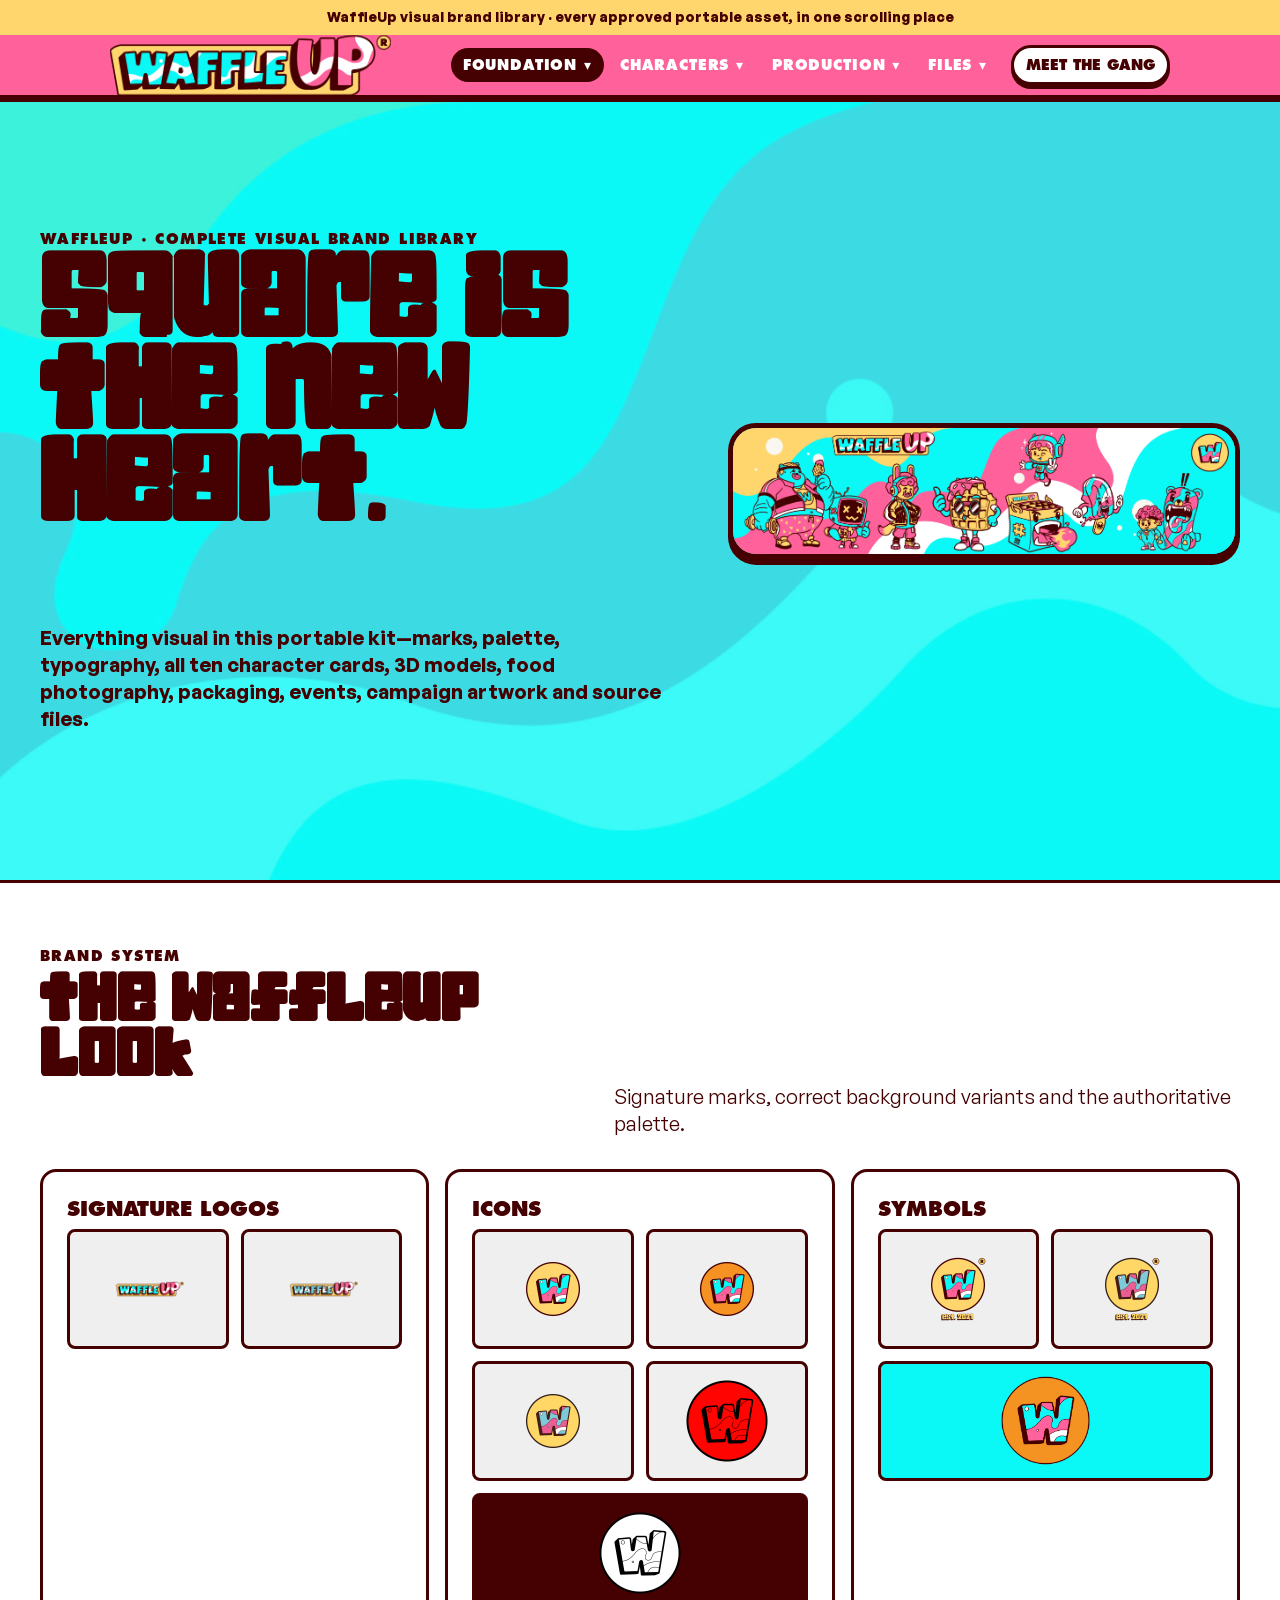
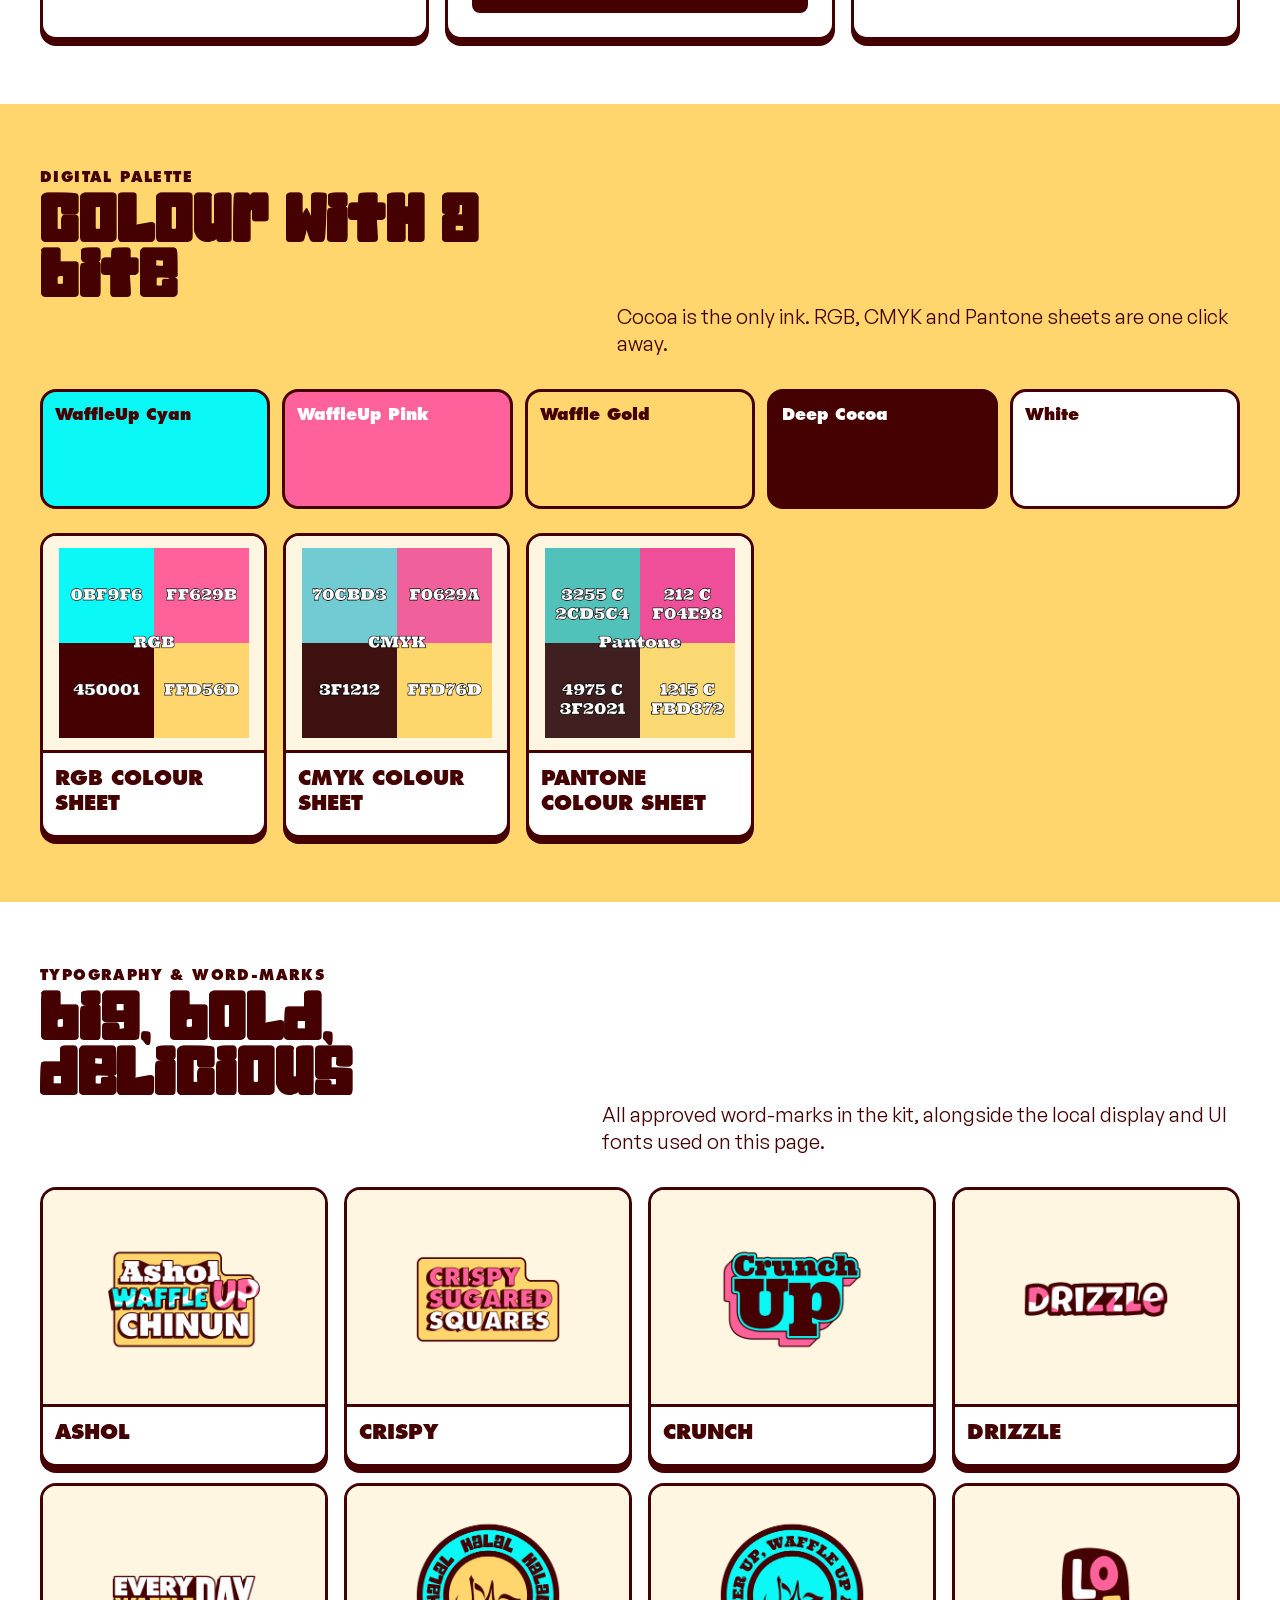
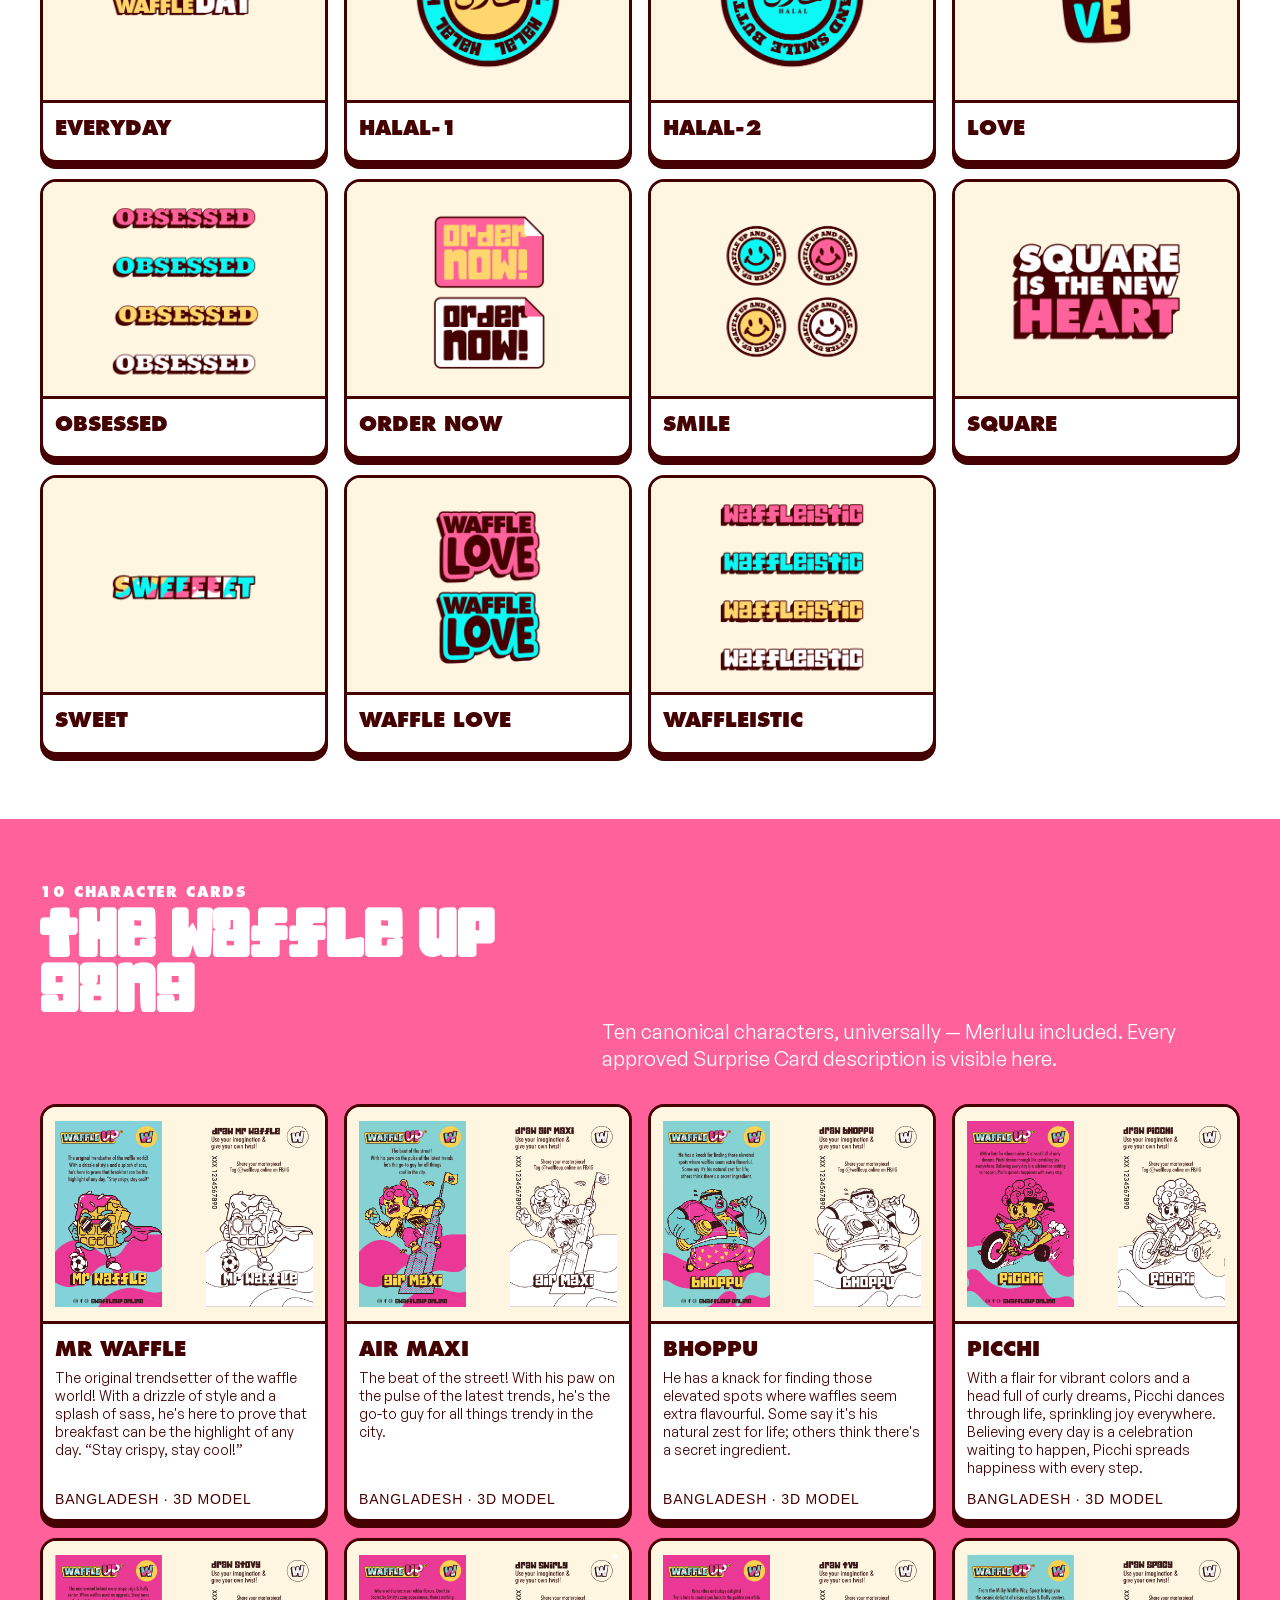
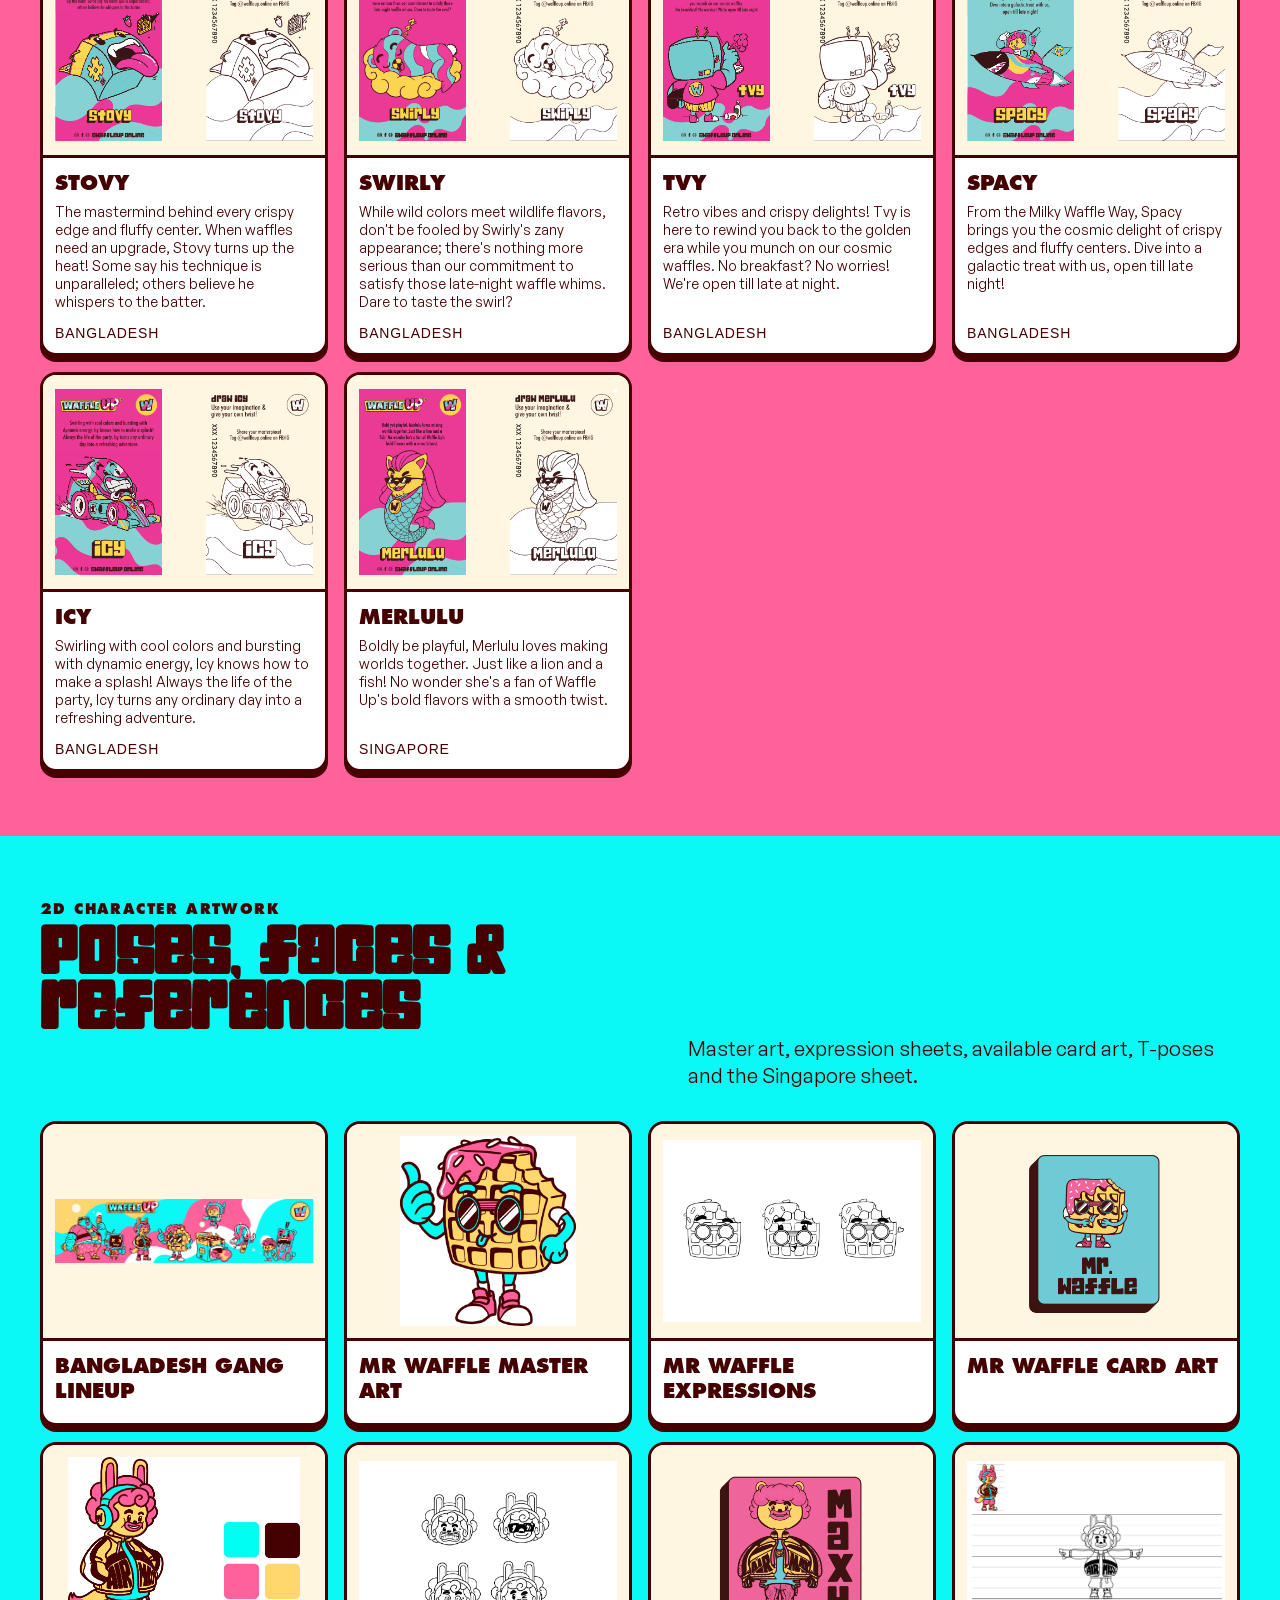
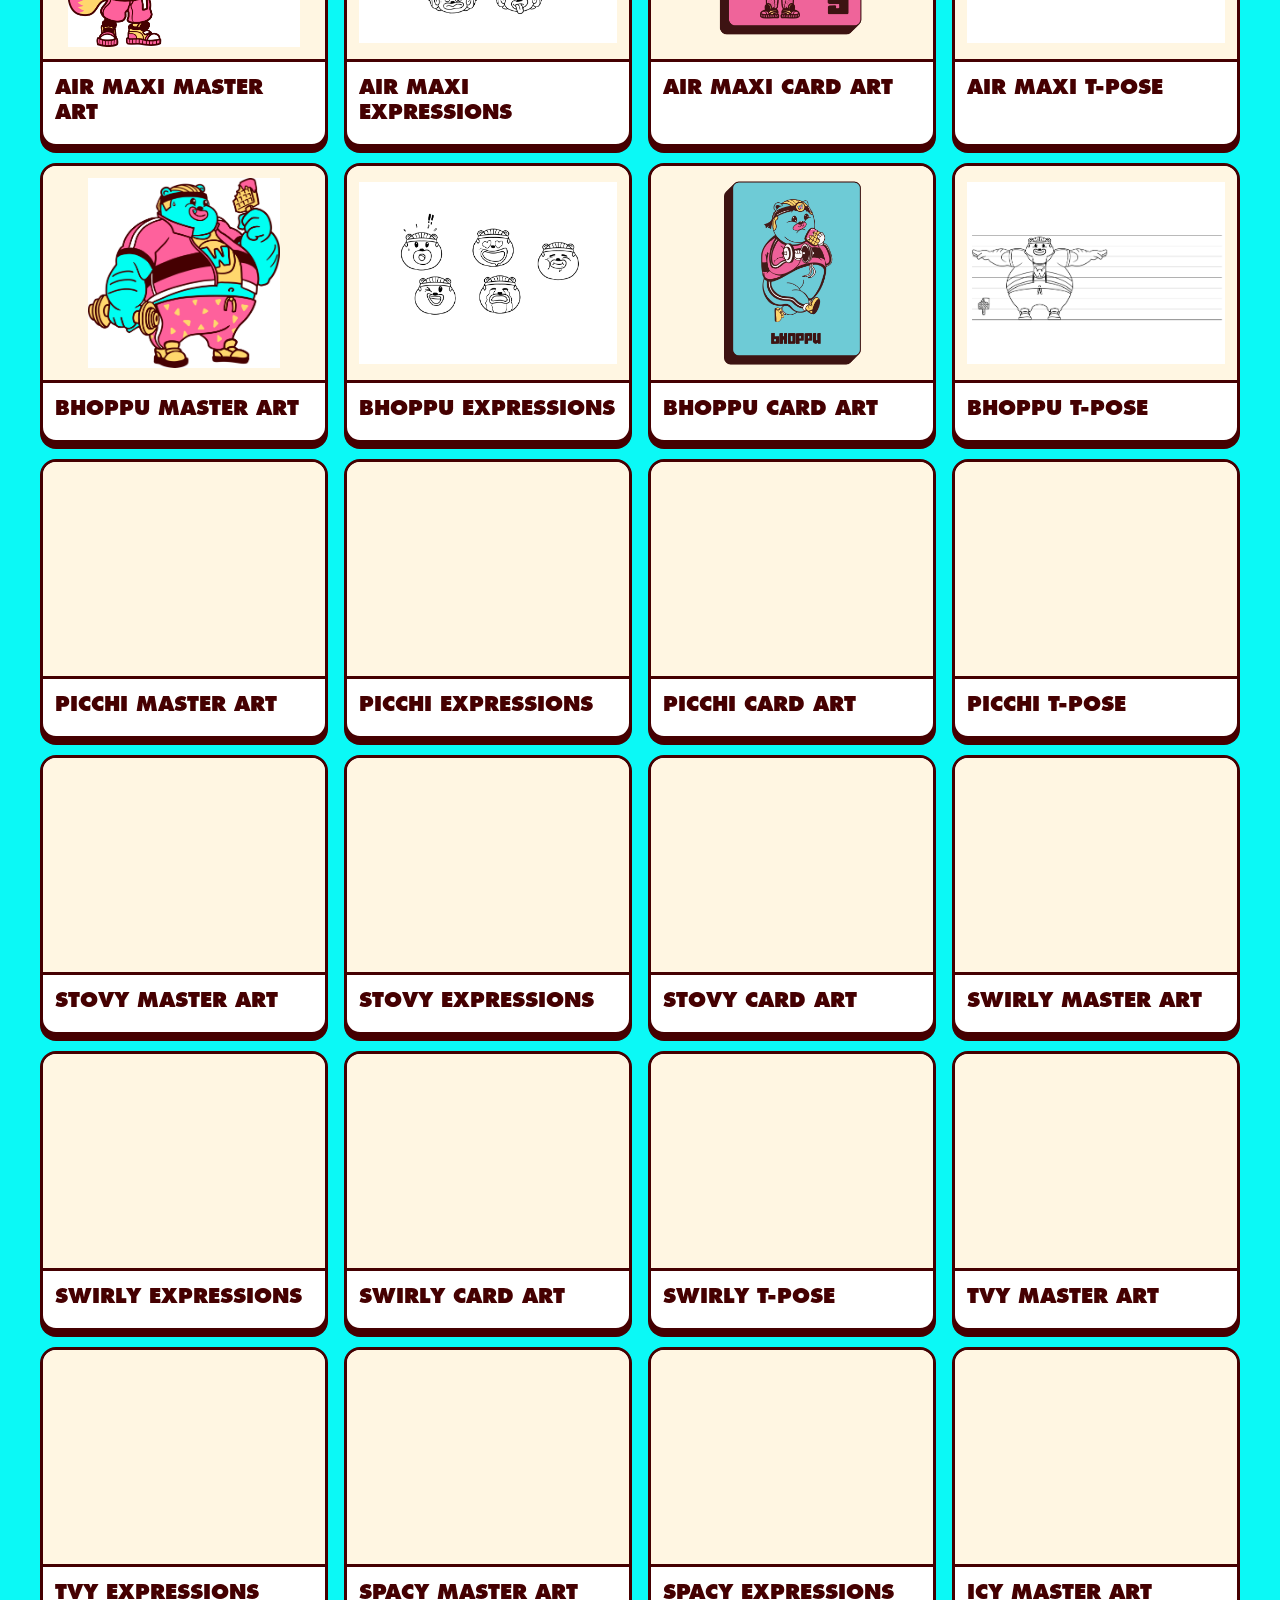
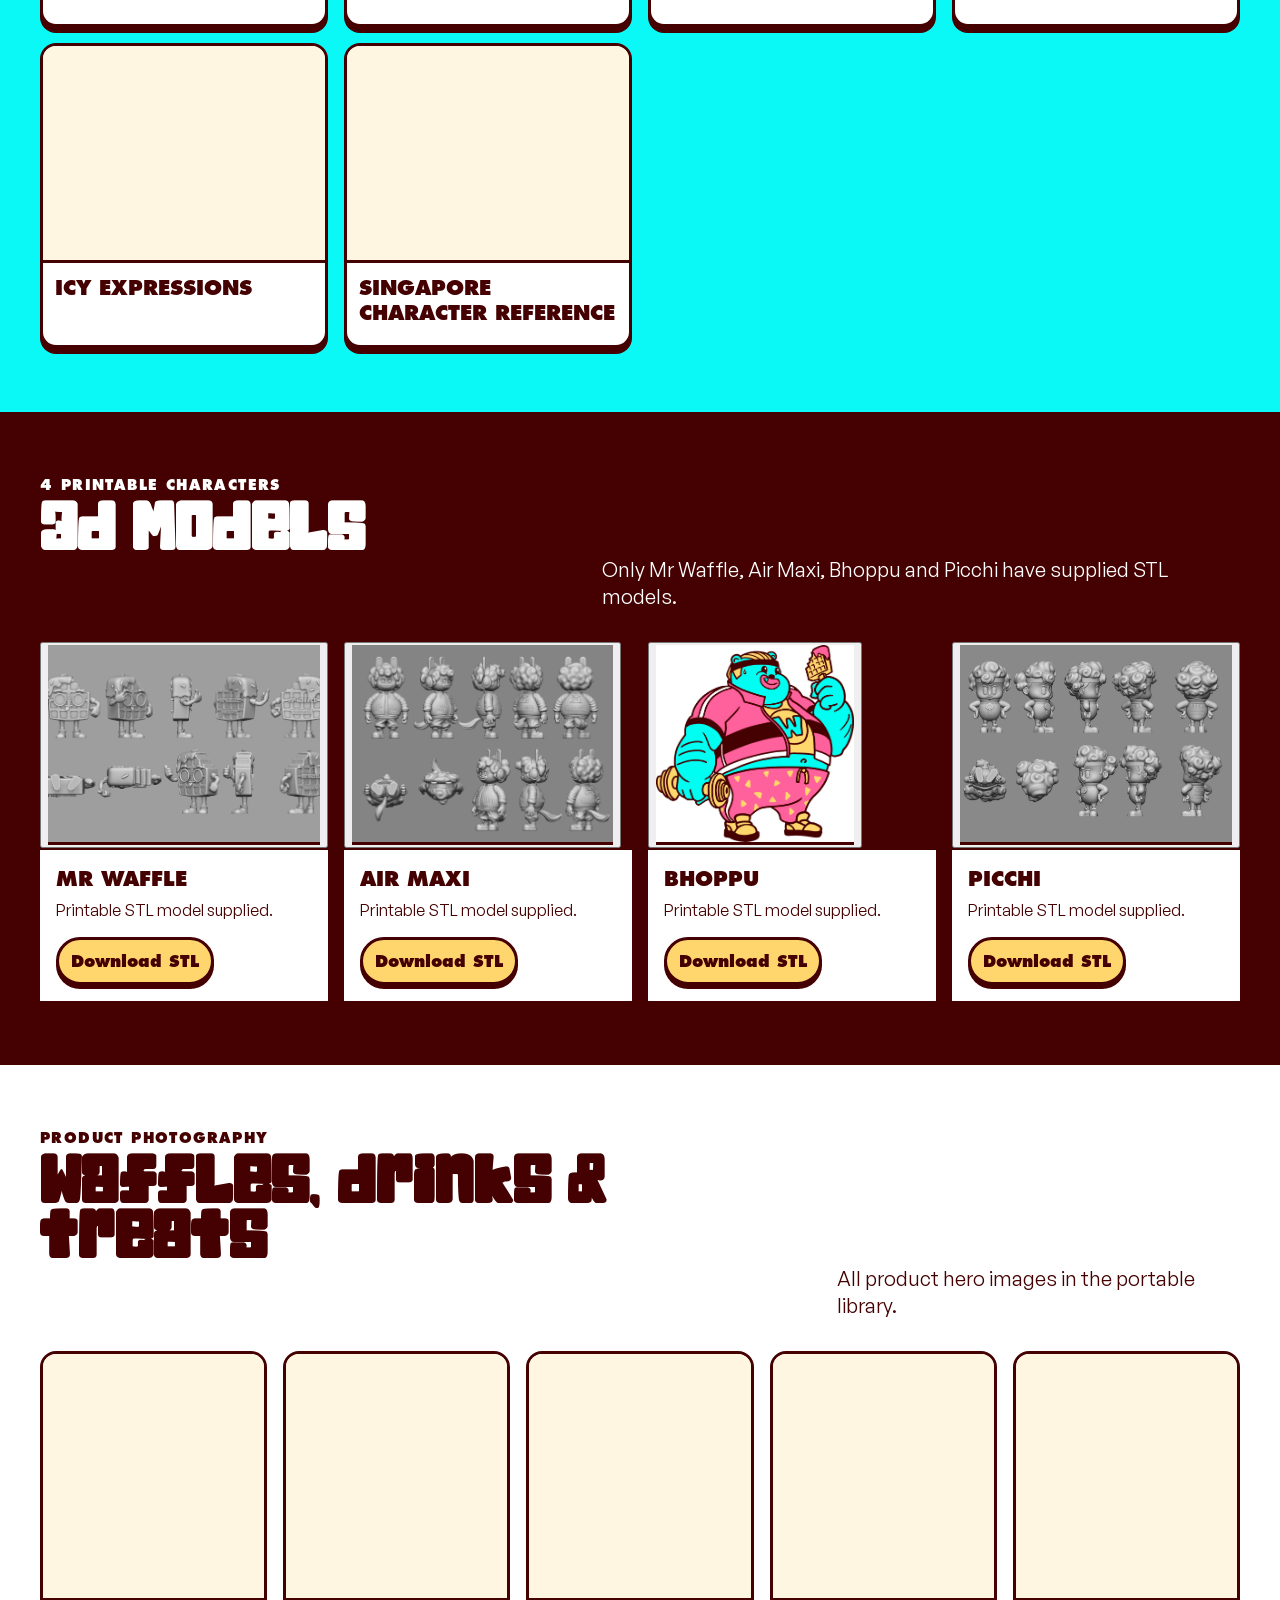
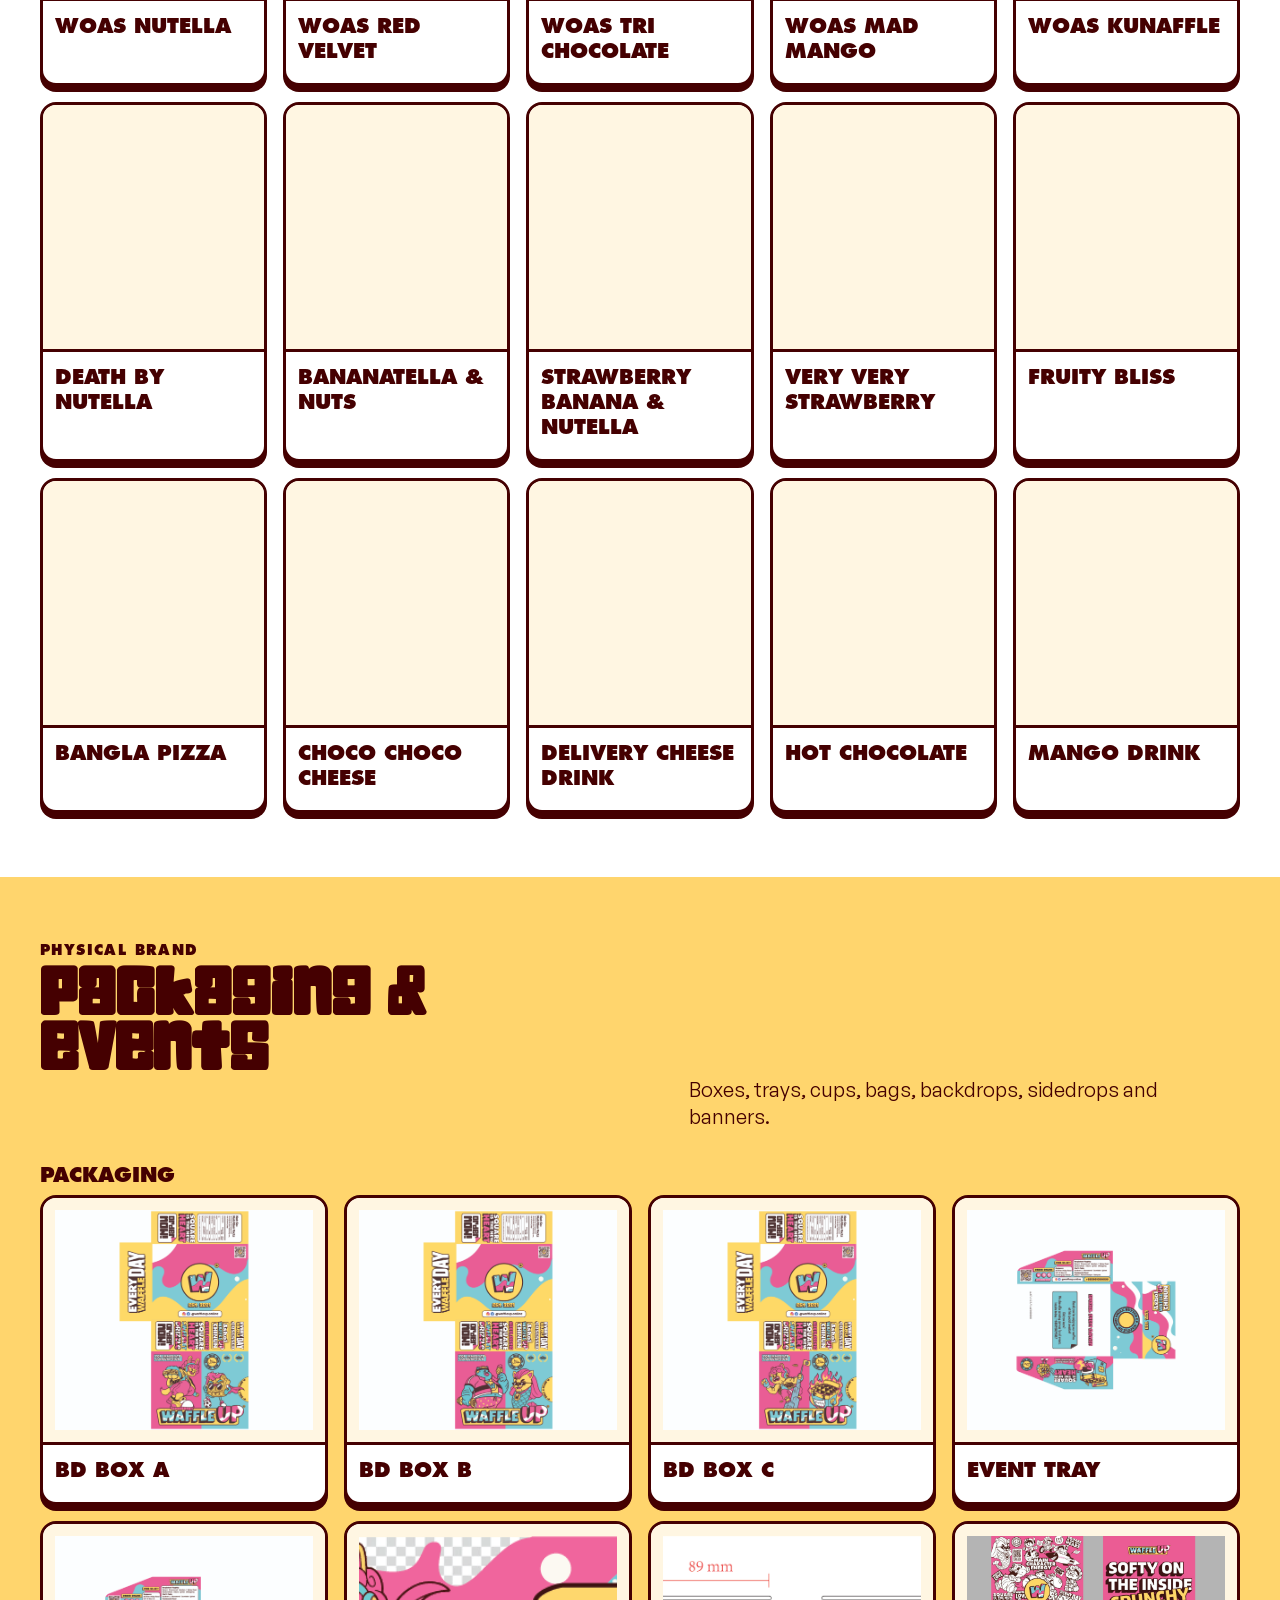
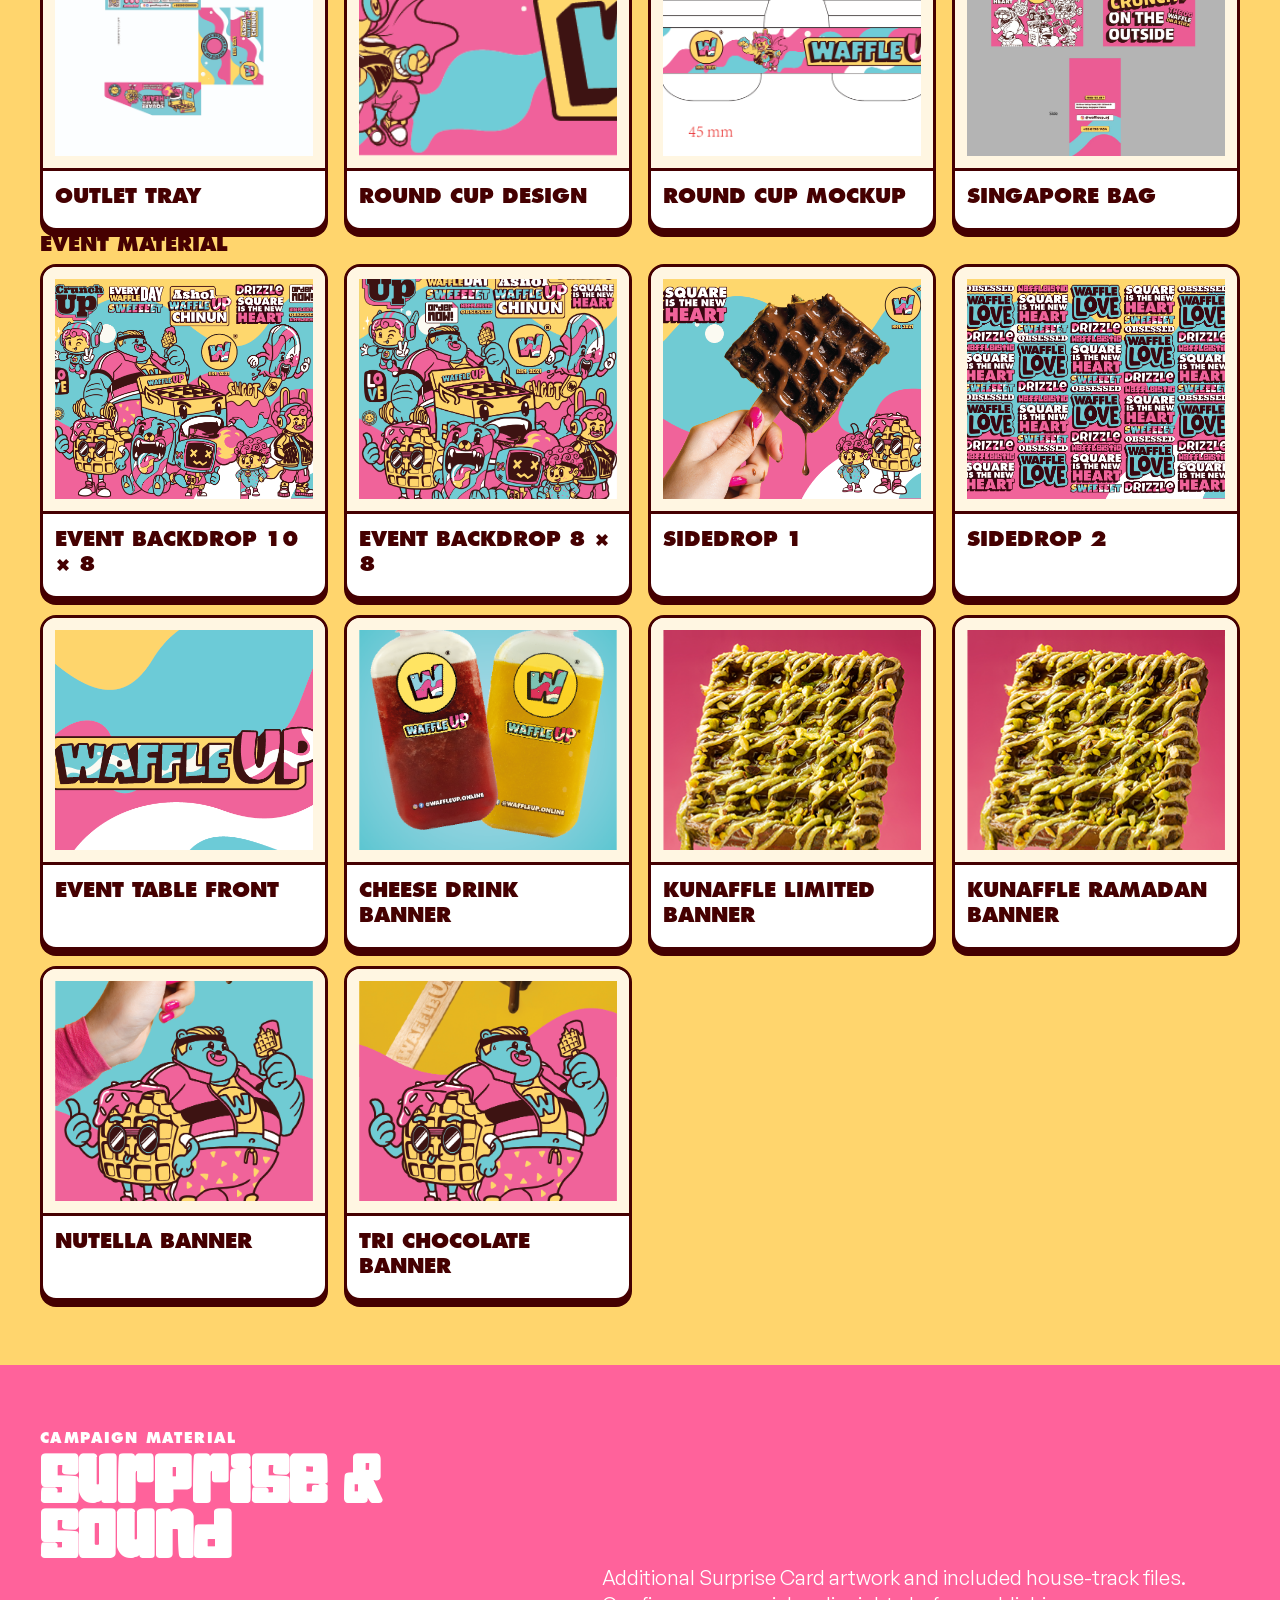
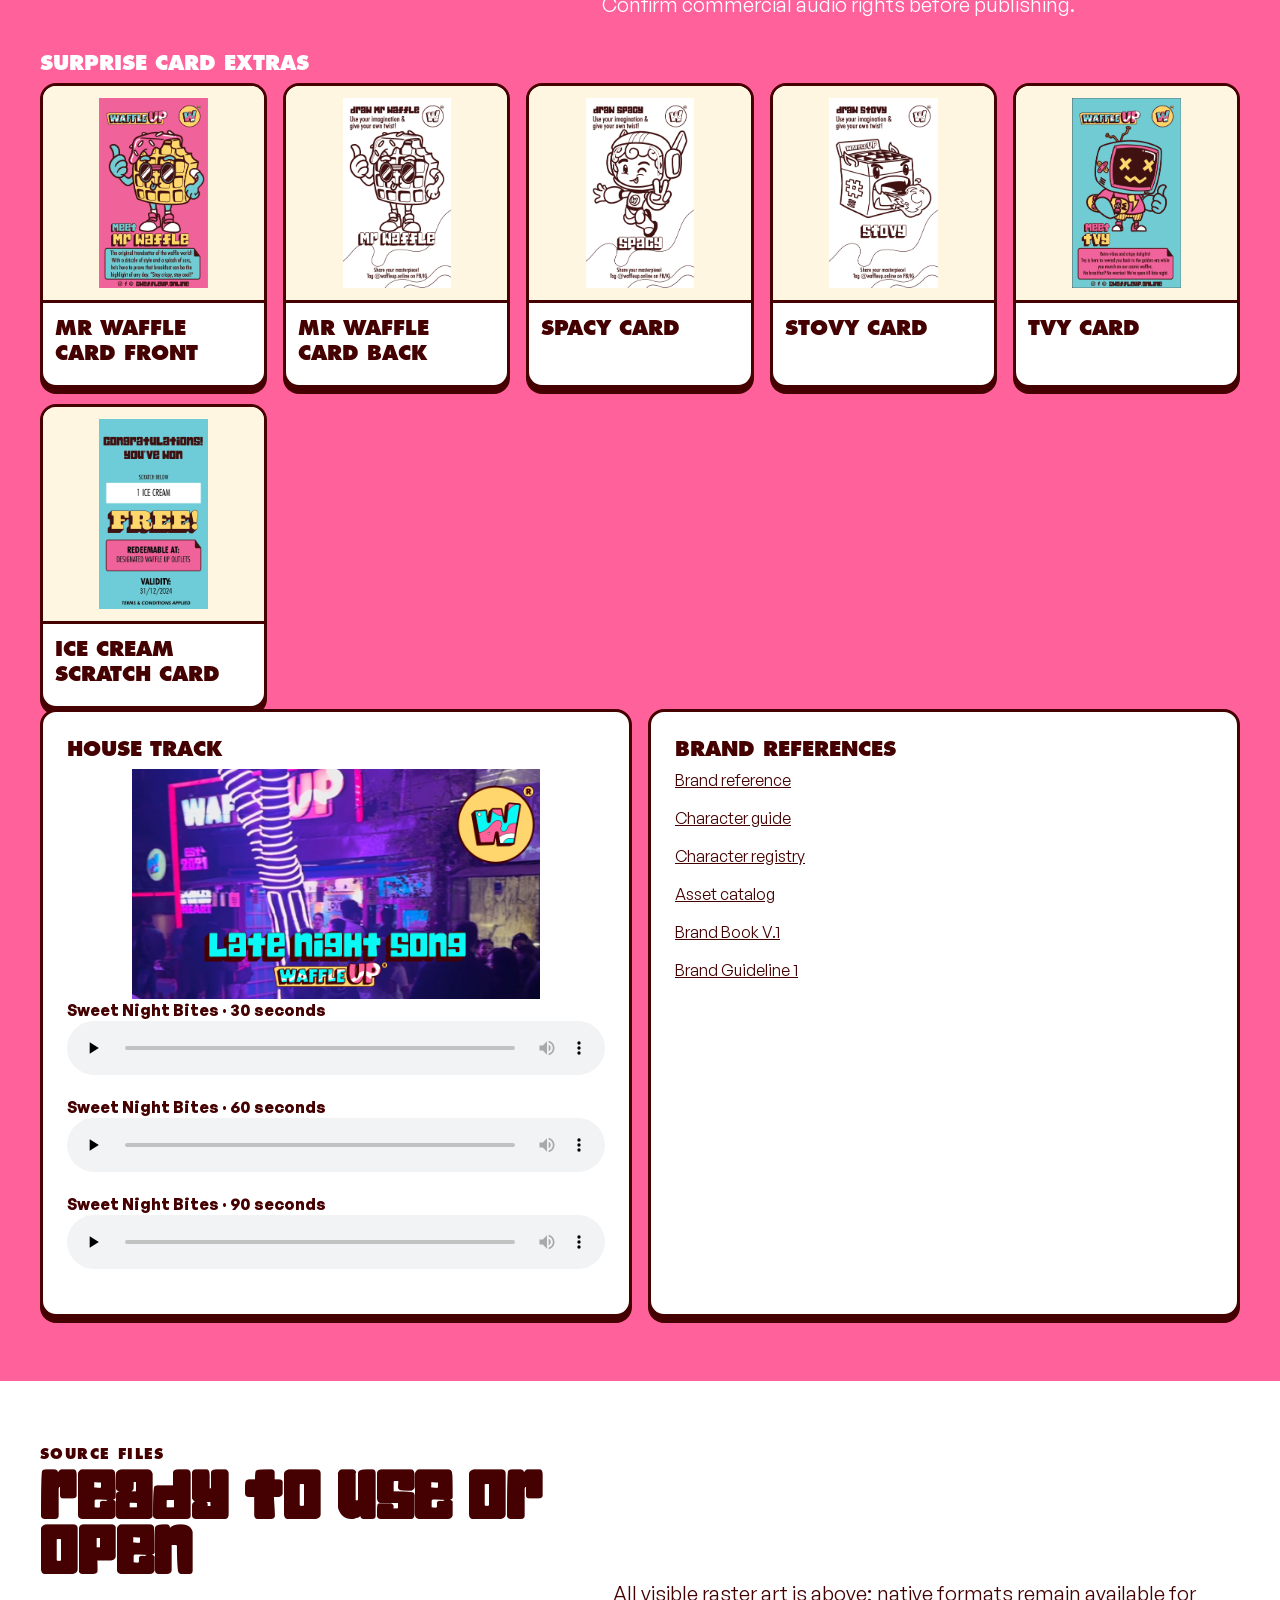
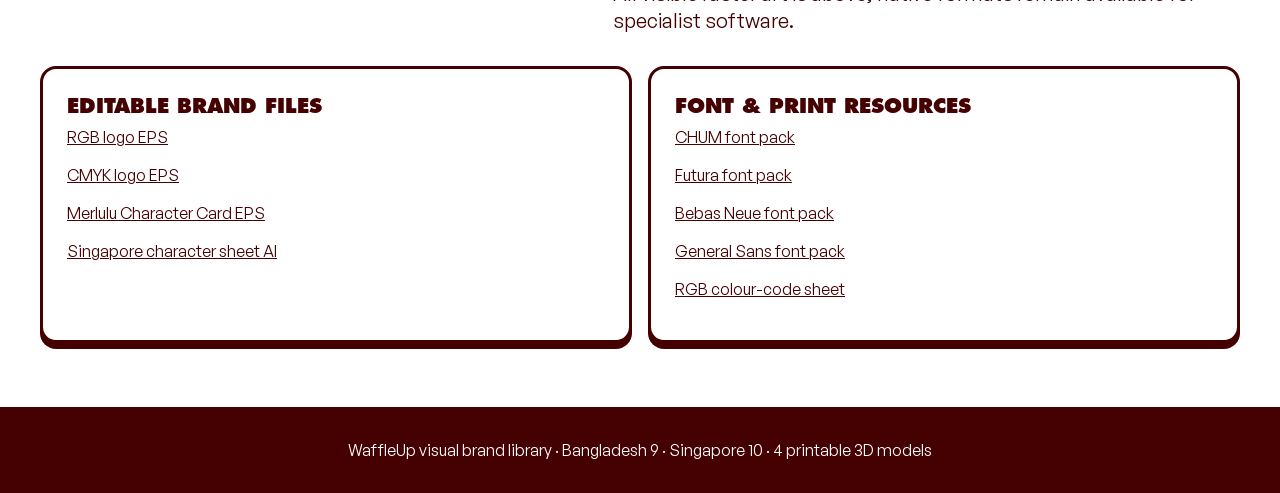
==== commit a4727ef9: "surpise card works" ====
--- a/preview.html
+++ b/preview.html
@@ -11,6 +11,28 @@
 .brandmark{display:block;width:281px;height:60px;flex:0 0 281px;overflow:hidden}.brandmark img{width:375px;max-width:none;transform:translate(-55px,-157px)}
 .strip{min-height:var(--wup-space-6);display:flex;align-items:center;justify-content:center;line-height:1.35;overflow:visible}
 @media(max-width:900px){.brandmark{width:150px;height:34px;flex-basis:150px}.brandmark img{width:200px;transform:translate(-29px,-84px)}}
+@page{size:A4 landscape;margin:10mm}
+@media print{
+  *{-webkit-print-color-adjust:exact!important;print-color-adjust:exact!important}
+  html{scroll-behavior:auto}
+  body{min-width:0}
+  .strip,.topbar{position:static!important}
+  .progress{display:none}
+  .wrap,.topbar__in{width:100%;max-width:none}
+  section{break-inside:auto;page-break-inside:auto;padding:18mm 0}
+  .hero{break-after:page;page-break-after:always}
+  .hero .wrap{gap:12mm;padding:10mm 0}
+  .hero h1{font-size:5.4rem}
+  .hero .lede{font-size:1rem}
+  .panel,.tile,.model,.swatch{break-inside:avoid;page-break-inside:avoid}
+  .tile button{min-height:130px}
+  .tile button.photo{min-height:165px}
+  .tile img{height:150px}
+  .tile button.photo img{height:165px}
+  .model img{height:160px}
+  audio,.burger{display:none!important}
+  a{color:inherit;text-decoration:none}
+}
 </style>
 </head>
 <body>
@@ -20,7 +42,7 @@
 <section id="identity"><div class="wrap"><div class="head"><div><p class="eyebrow">Brand system</p><h2>The WaffleUp look</h2></div><p>Signature marks, correct background variants and the authoritative palette.</p></div><div class="markgrid"><article class="panel"><h3>Signature logos</h3><div class="marks" id="logos"></div></article><article class="panel"><h3>Icons</h3><div class="marks" id="icons"></div></article><article class="panel"><h3>Symbols</h3><div class="marks" id="symbols"></div></article></div></div></section>
 <section class="gold"><div class="wrap"><div class="head"><div><p class="eyebrow">Digital palette</p><h2>Colour with a bite</h2></div><p>Cocoa is the only ink. RGB, CMYK and Pantone sheets are one click away.</p></div><div class="swatches"><div class="swatch s1">WaffleUp Cyan</div><div class="swatch s2">WaffleUp Pink</div><div class="swatch s3">Waffle Gold</div><div class="swatch s4">Deep Cocoa</div><div class="swatch s5">White</div></div><div class="grid" id="colours"></div></div></section>
 <section id="type"><div class="wrap"><div class="head"><div><p class="eyebrow">Typography & word-marks</p><h2>Big, bold, delicious</h2></div><p>All approved word-marks in the kit, alongside the local display and UI fonts used on this page.</p></div><div class="grid wide" id="wordmarks"></div></div></section>
-<section class="pink" id="characters"><div class="wrap"><div class="head"><div><p class="eyebrow">10 character cards</p><h2>The Waffle Up Gang</h2></div><p>Bangladesh has nine canonical characters; Singapore adds Merlulu. Every approved Surprise Card description is visible here.</p></div><div class="grid wide" id="cards"></div></div></section>
+<section class="pink" id="characters"><div class="wrap"><div class="head"><div><p class="eyebrow">10 character cards</p><h2>The Waffle Up Gang</h2></div><p>Ten canonical characters, universally — Merlulu included. Every approved Surprise Card description is visible here.</p></div><div class="grid wide" id="cards"></div></div></section>
 <section class="cyan" id="character-art"><div class="wrap"><div class="head"><div><p class="eyebrow">2D character artwork</p><h2>Poses, faces & references</h2></div><p>Master art, expression sheets, available card art, T-poses and the Singapore sheet.</p></div><div class="grid wide" id="art"></div></div></section>
 <section class="ink" id="models"><div class="wrap"><div class="head"><div><p class="eyebrow">4 printable characters</p><h2>3D models</h2></div><p>Only Mr Waffle, Air Maxi, Bhoppu and Picchi have supplied STL models.</p></div><div class="modelgrid" id="modelGrid"></div></div></section>
 <section id="food"><div class="wrap"><div class="head"><div><p class="eyebrow">Product photography</p><h2>Waffles, drinks & treats</h2></div><p>All product hero images in the portable library.</p></div><div class="grid" id="products"></div></div></section>
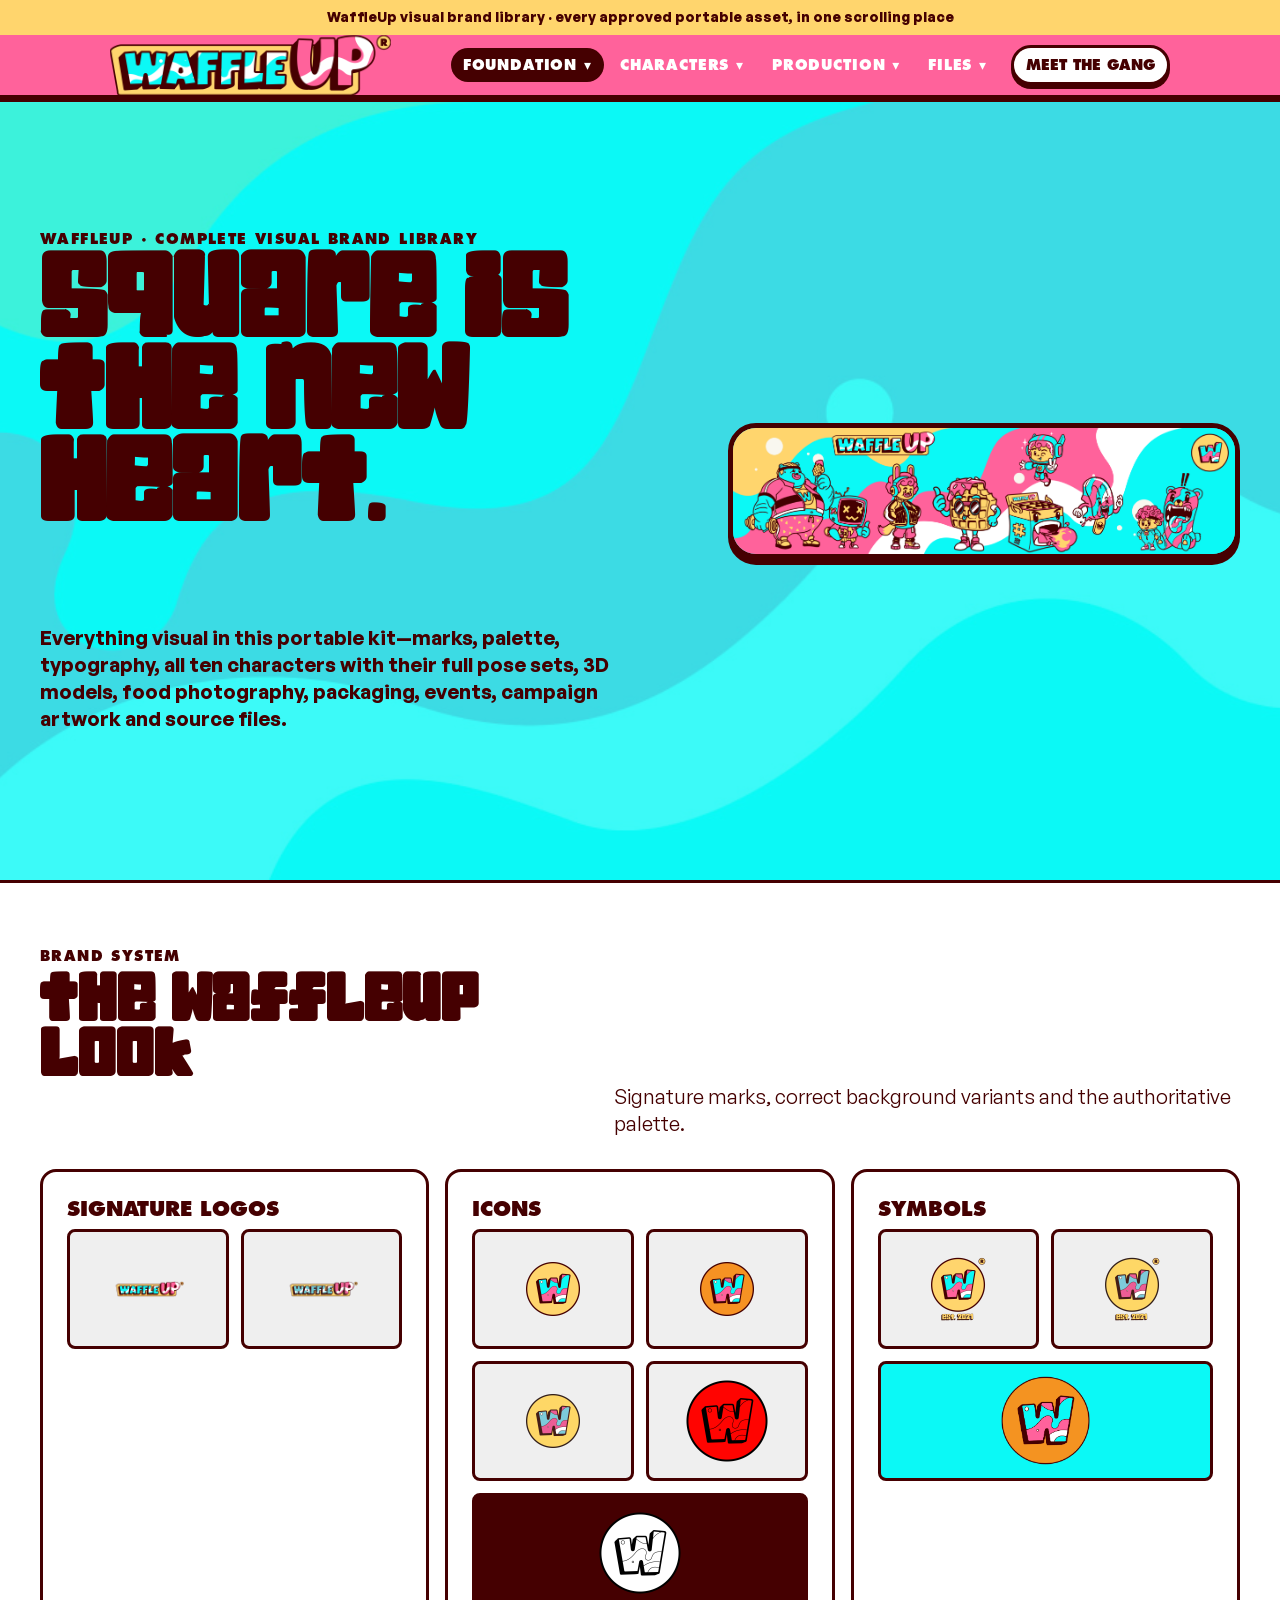
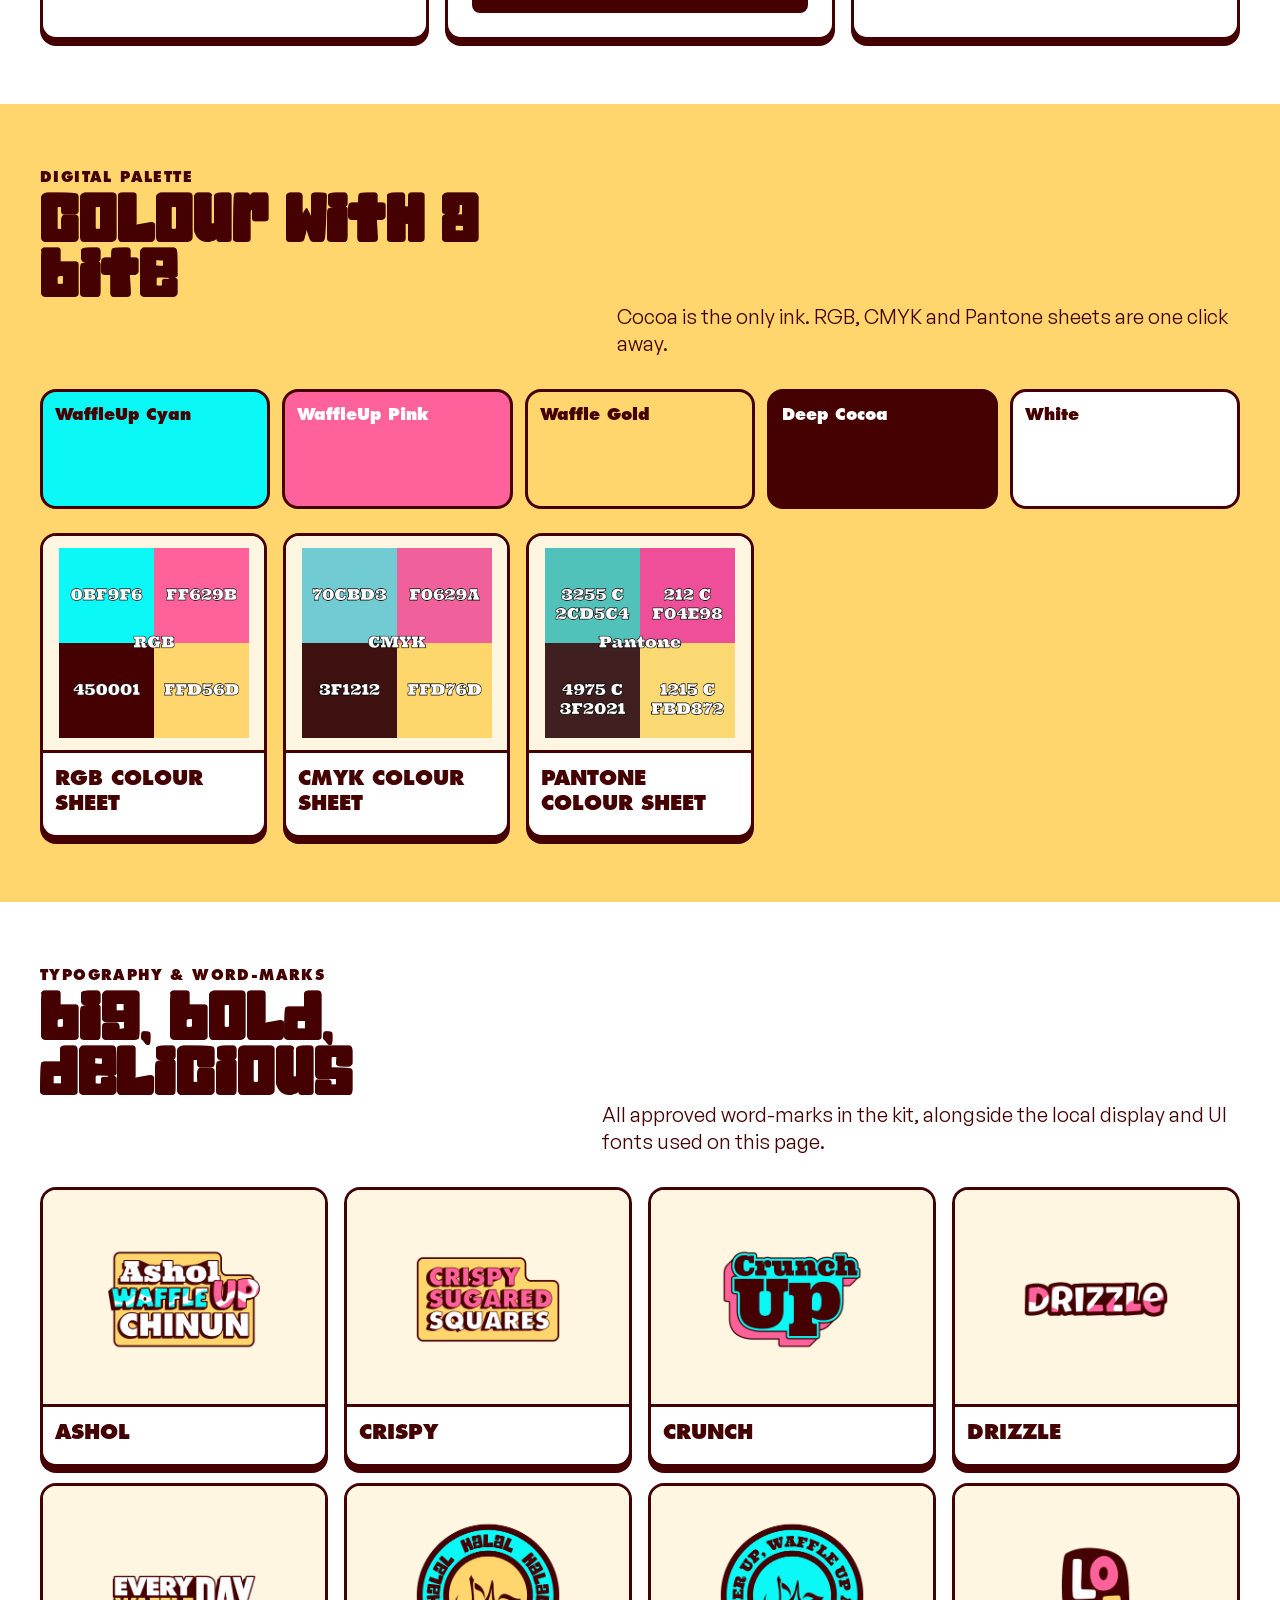
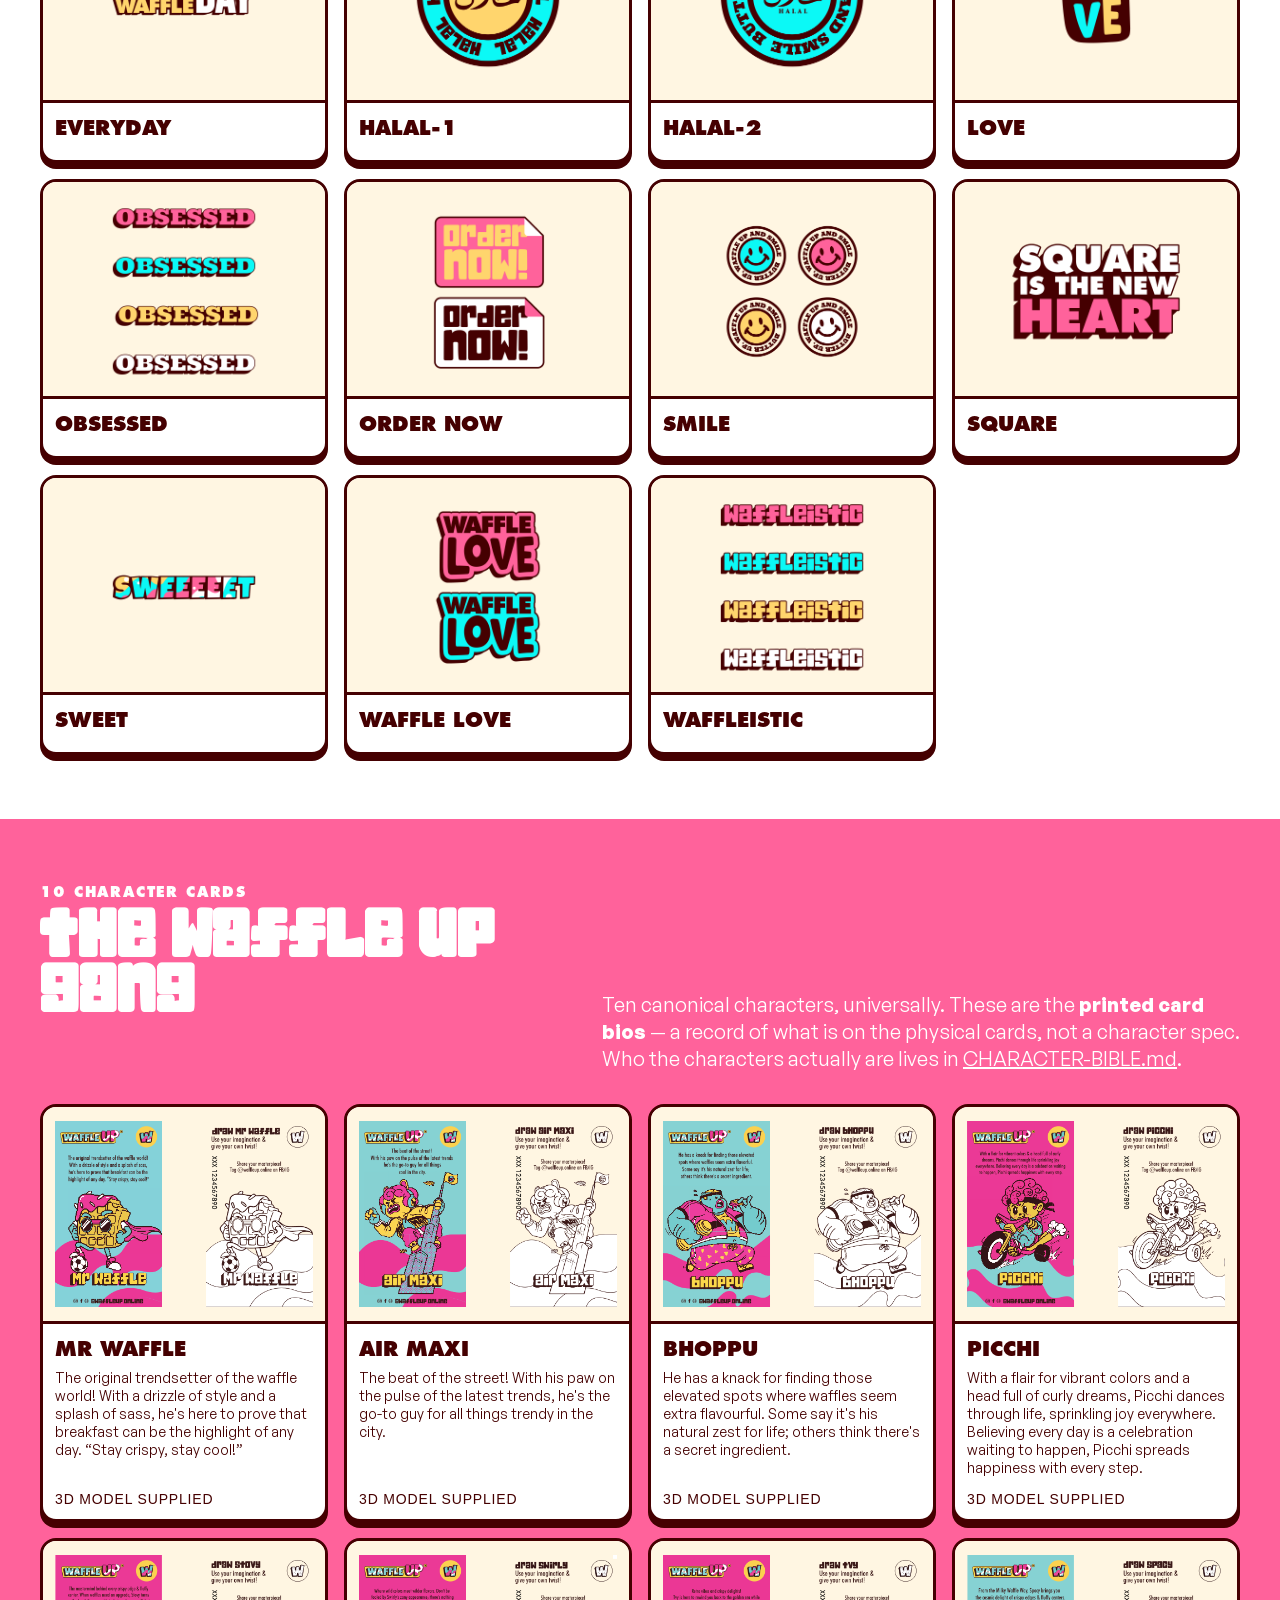
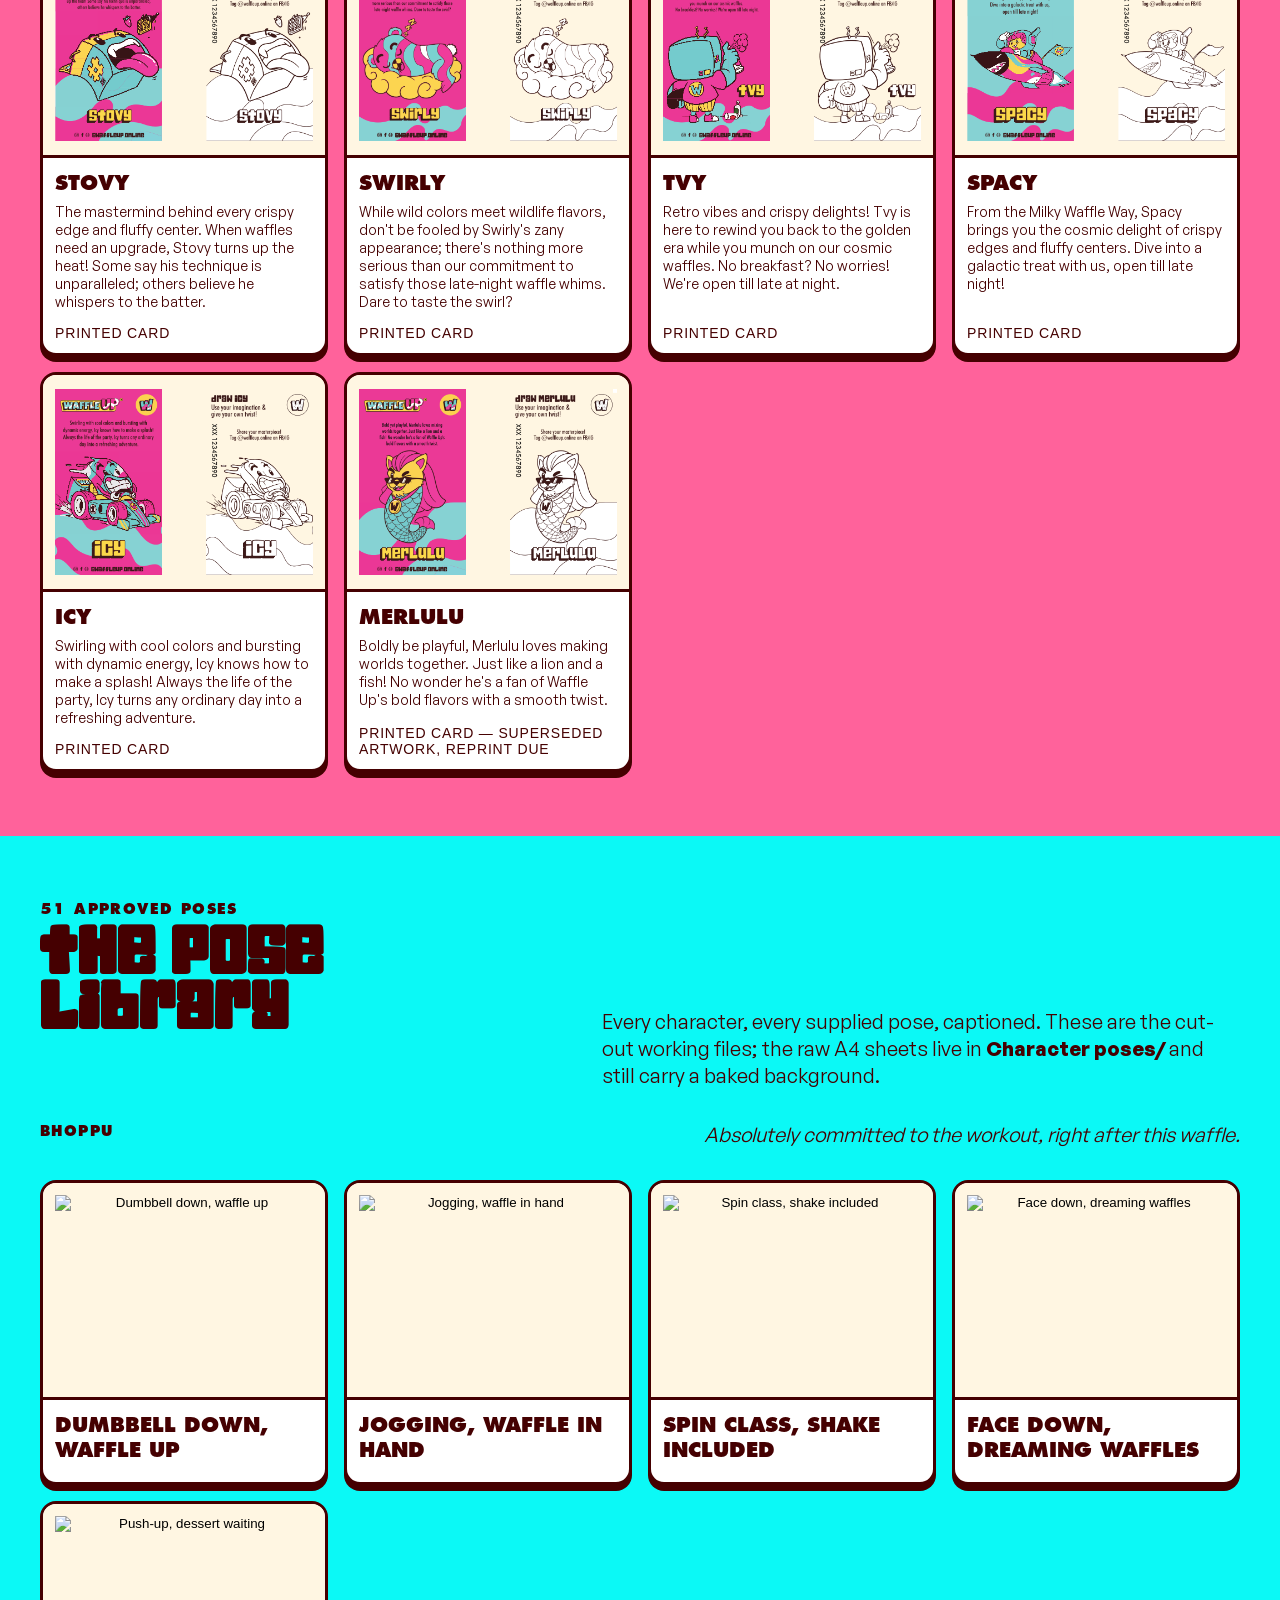
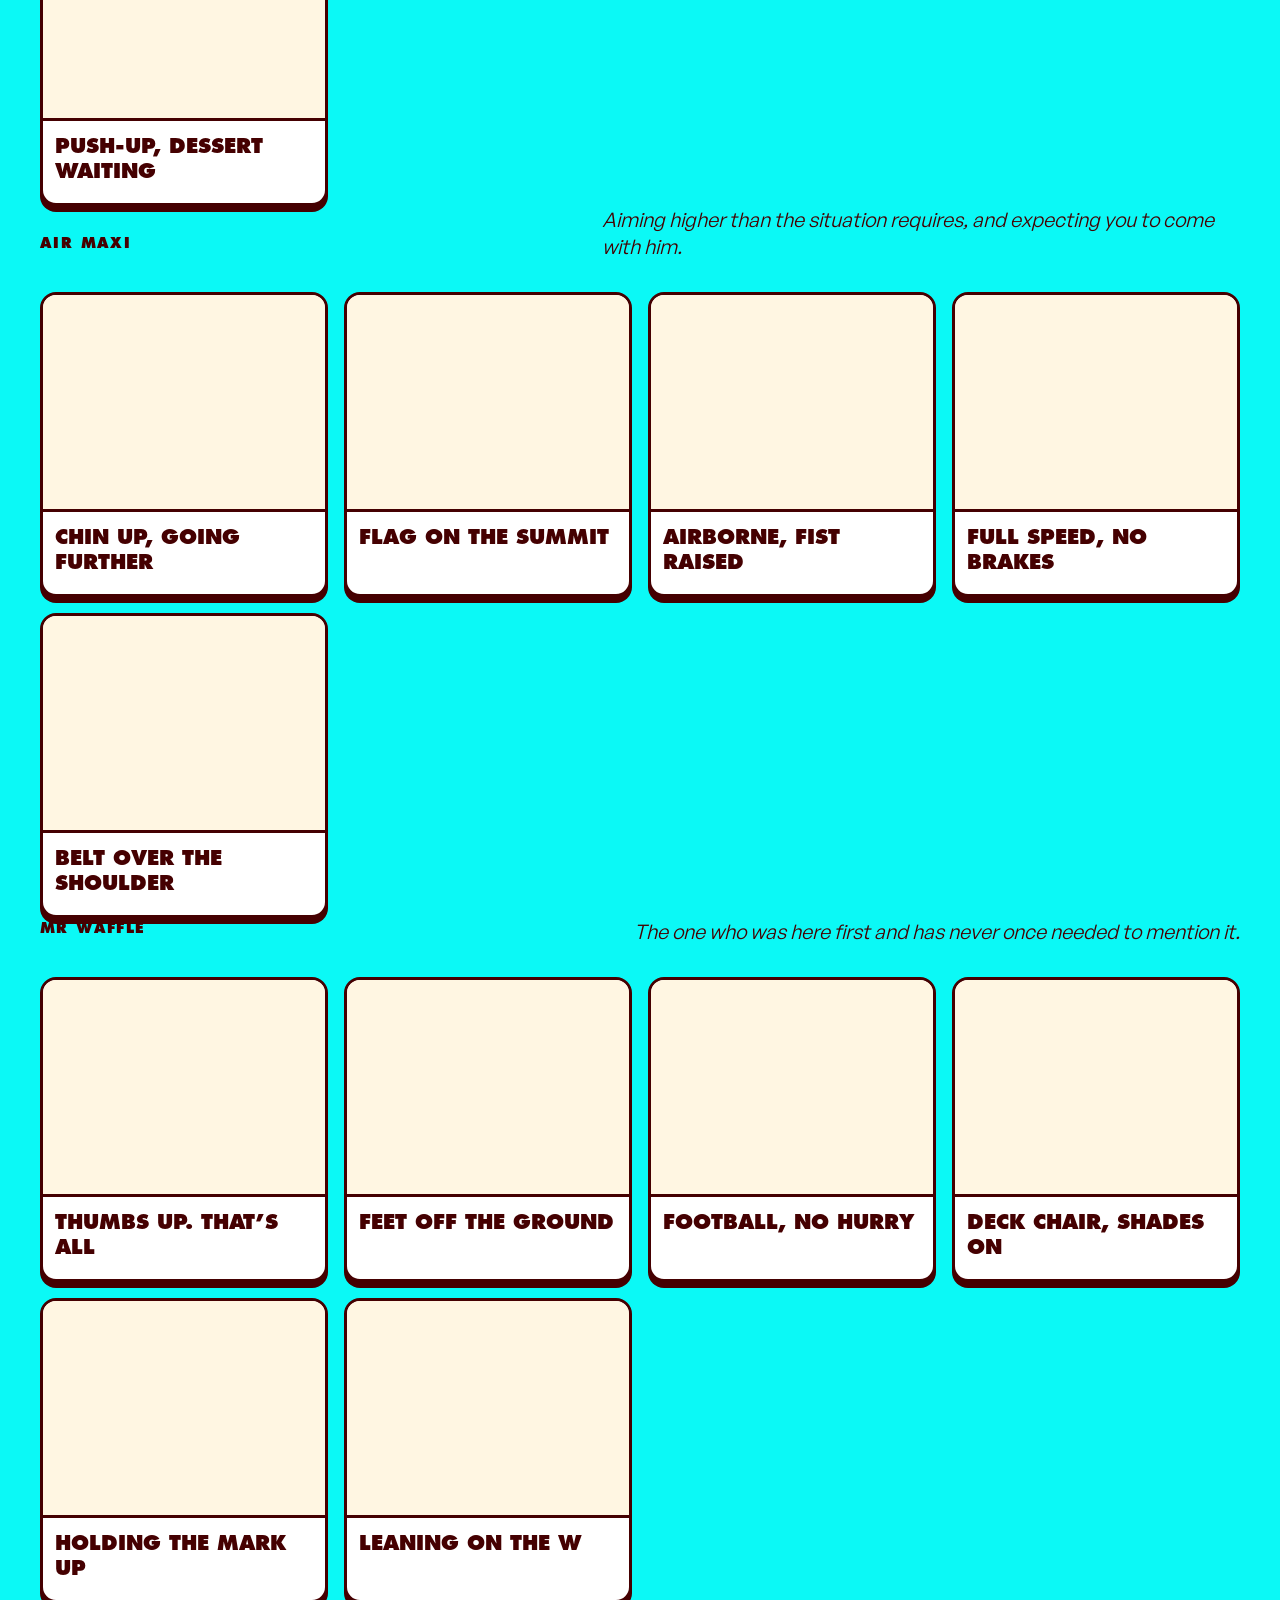
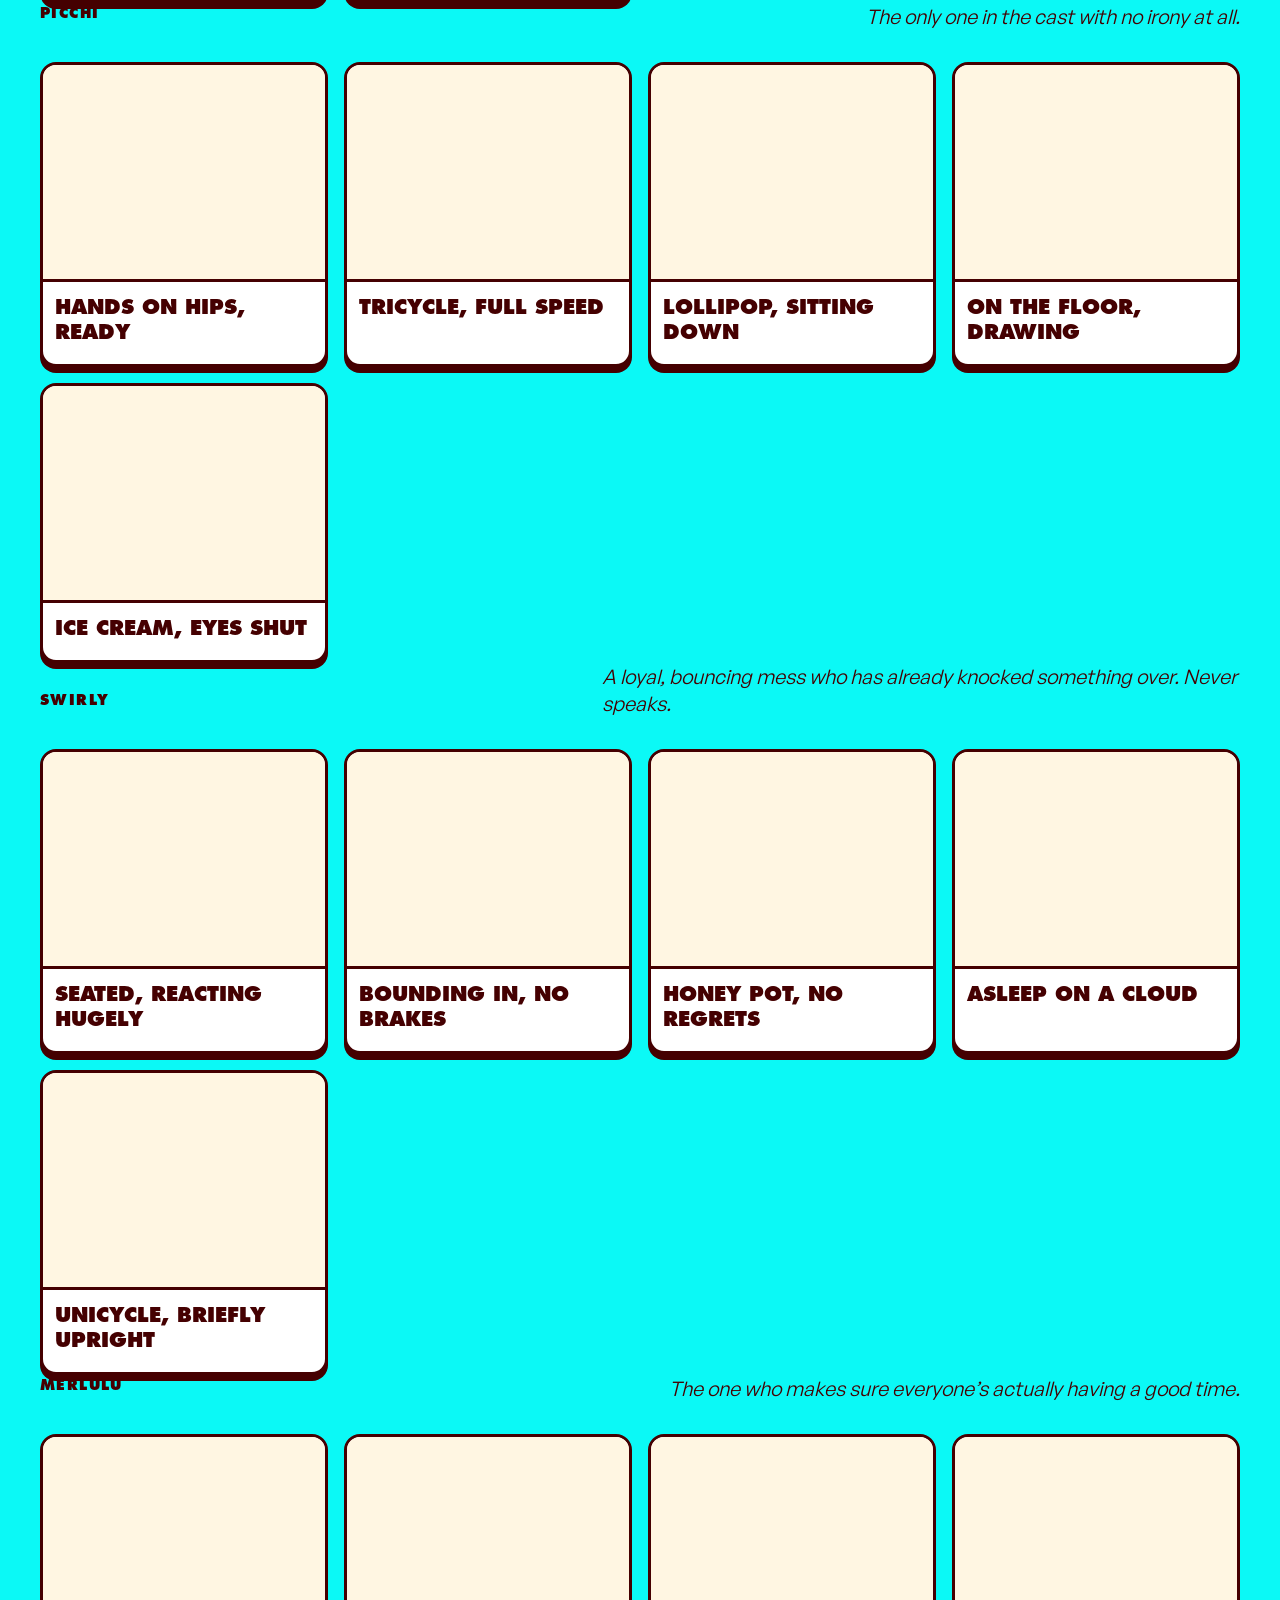
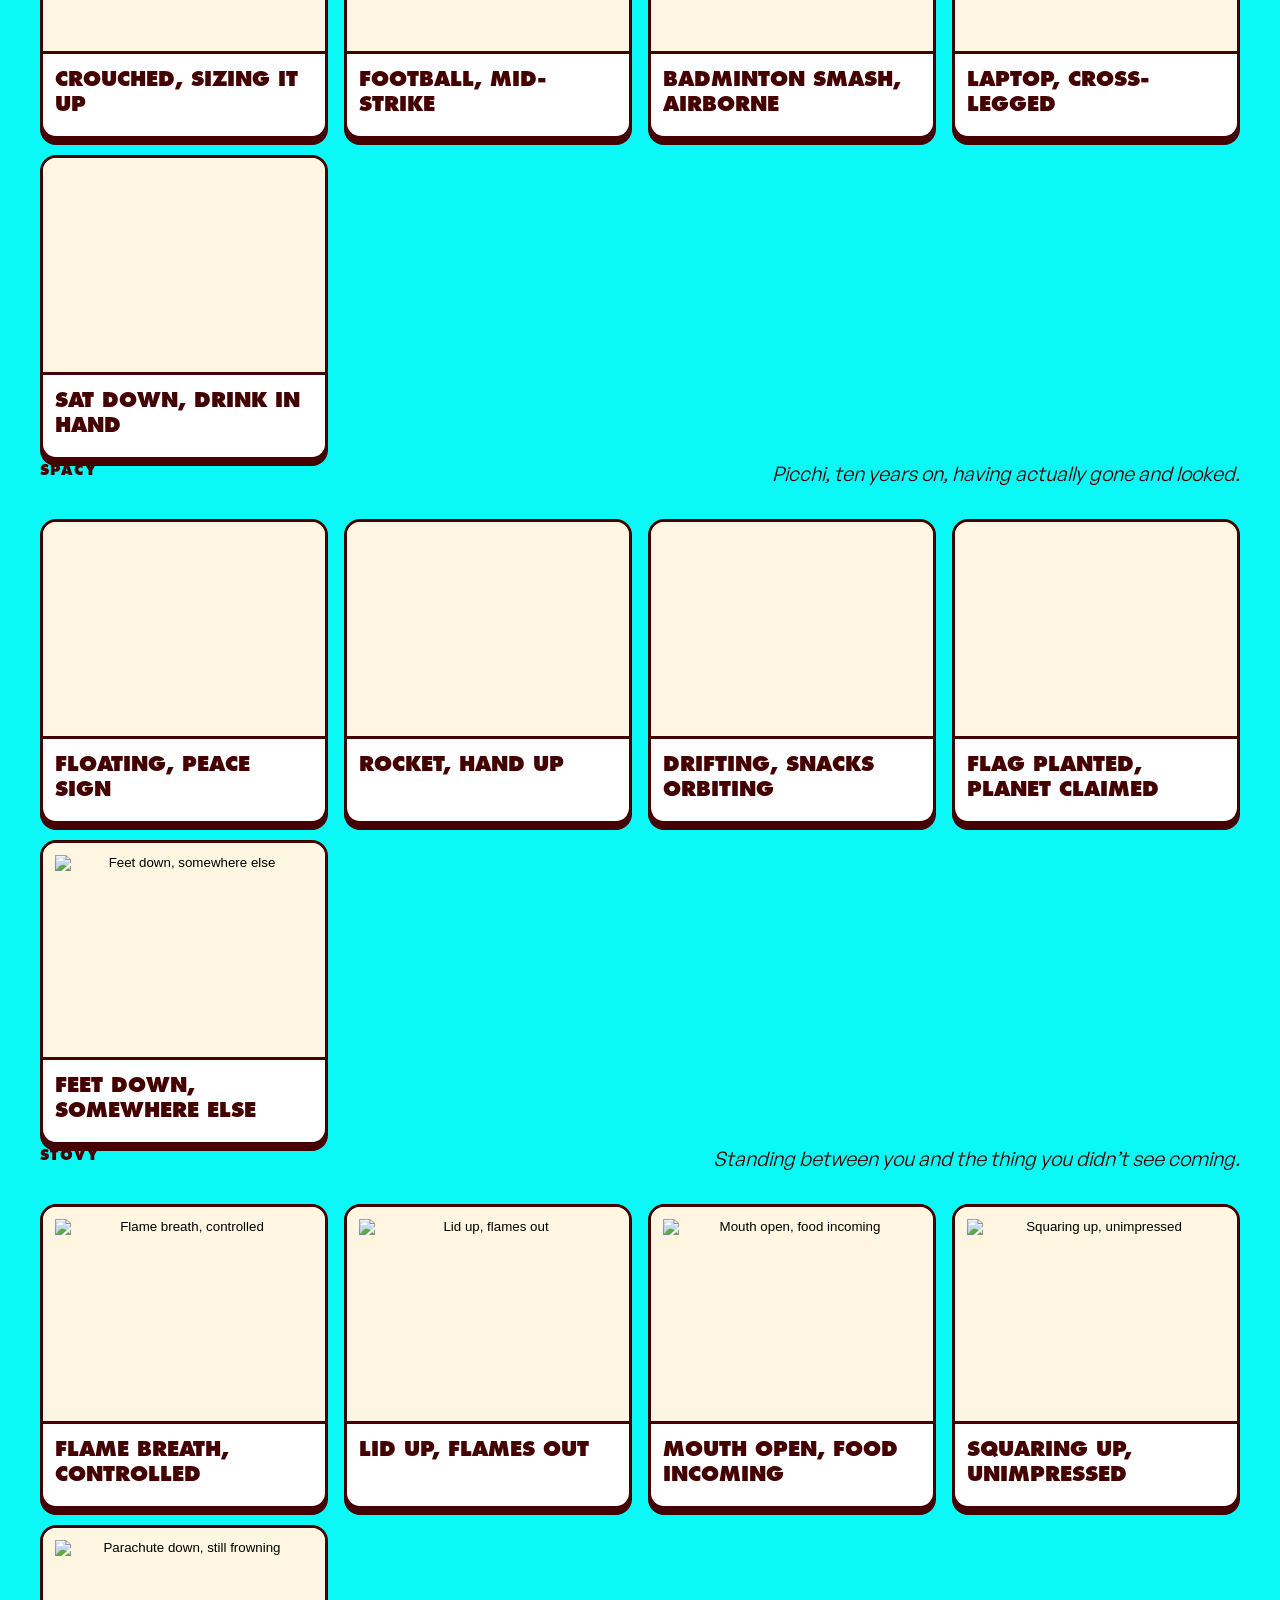
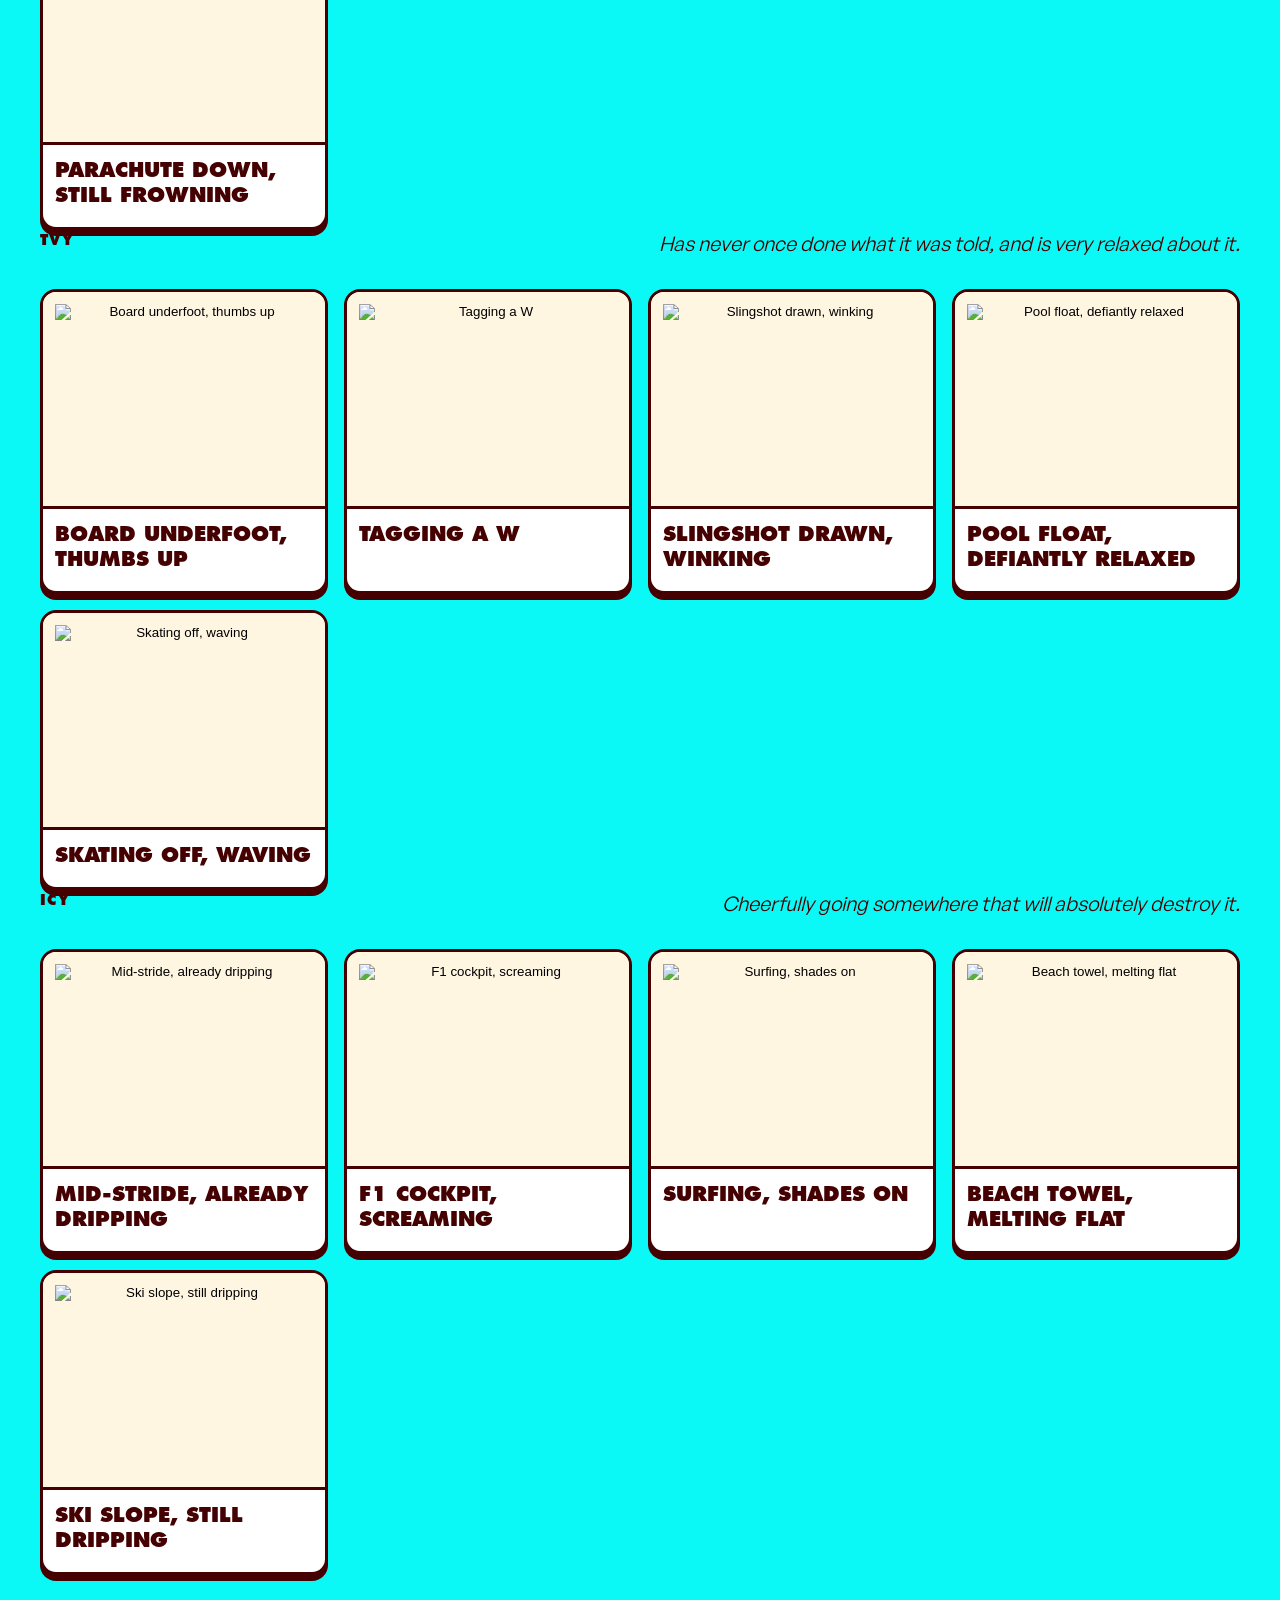
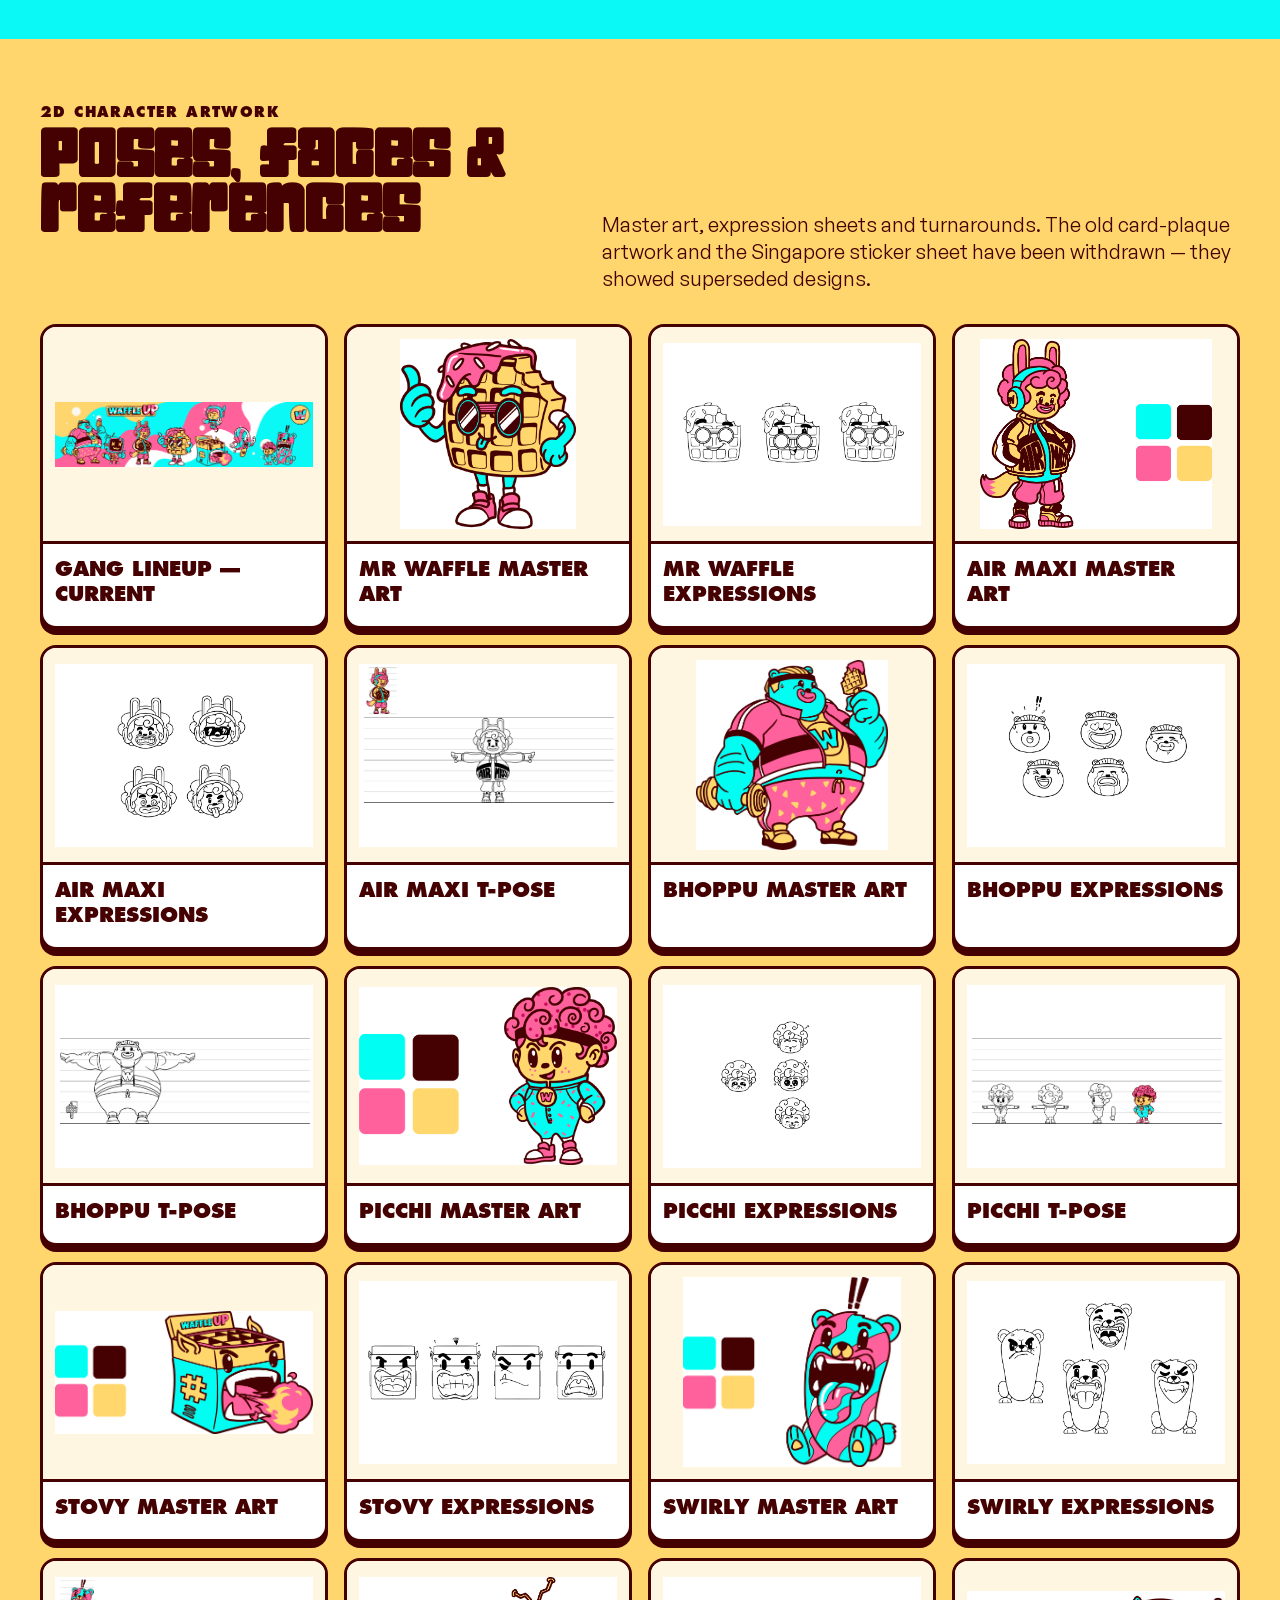
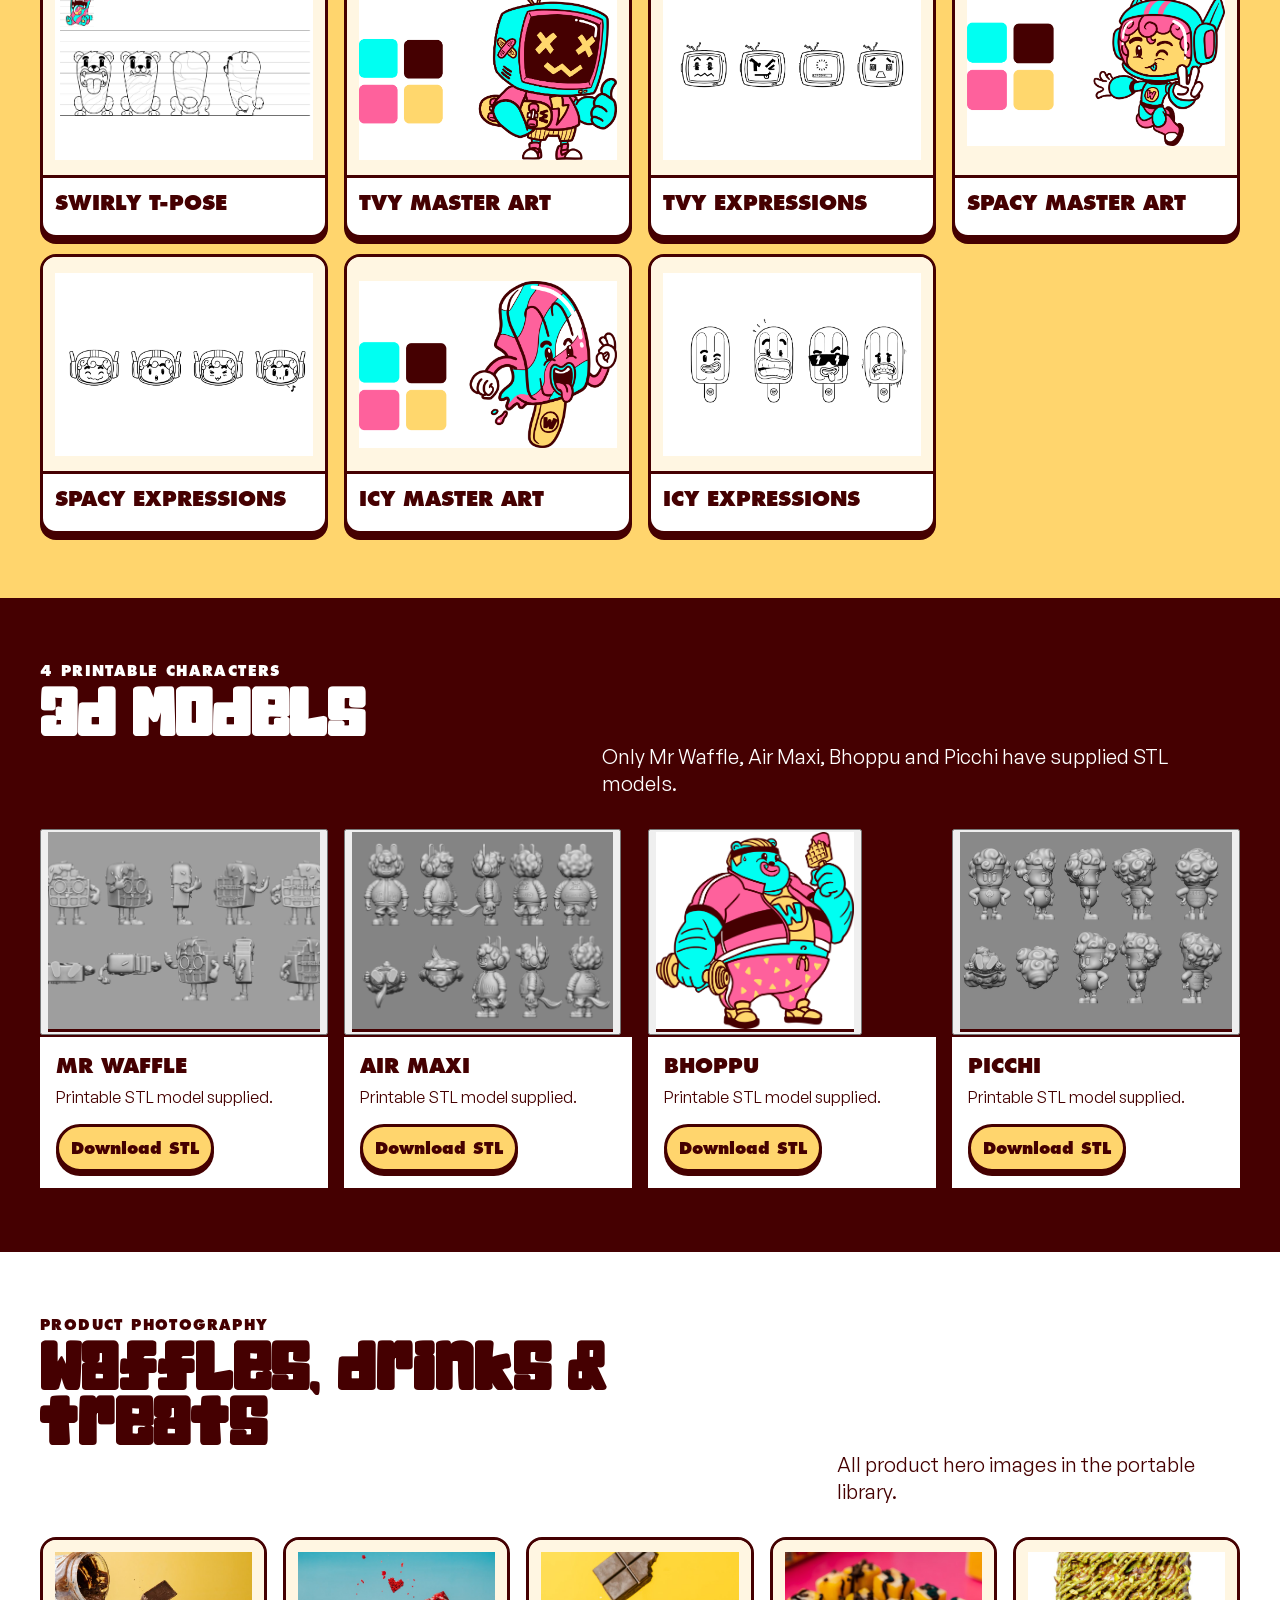
==== commit ee66b38f: "Brand guidelines: rebuild the PDF and expand the source deck index.html grows by ~1,000 lines and bu" ====
--- a/preview.html
+++ b/preview.html
@@ -36,38 +36,50 @@
 </style>
 </head>
 <body>
-<div class="strip">WaffleUp visual brand library · every approved portable asset, in one scrolling place</div><header class="topbar"><div class="topbar__in"><a class="brandmark" href="#top"><img src="assets/logo/Waffle Up Logo - RBG.png" alt="WaffleUp"></a><button class="burger" id="burger" aria-label="Open navigation">☰</button><nav class="menu" id="navMenu"><div class="mi" data-sections="identity type"><button>Foundation ▾</button><div class="drop"><a href="#identity"><span class="dot" style="background:var(--wup-gold)"></span>Marks & colour</a><a href="#type"><span class="dot" style="background:var(--wup-pink)"></span>Typography</a></div></div><div class="mi" data-sections="characters character-art models"><button>Characters ▾</button><div class="drop"><a href="#characters"><span class="dot" style="background:var(--wup-cyan)"></span>Surprise Cards</a><a href="#character-art"><span class="dot" style="background:var(--wup-gold)"></span>2D artwork</a><a href="#models"><span class="dot" style="background:var(--wup-pink)"></span>3D models</a></div></div><div class="mi" data-sections="food production campaign"><button>Production ▾</button><div class="drop"><a href="#food"><span class="dot" style="background:var(--wup-gold)"></span>Food photography</a><a href="#production"><span class="dot" style="background:var(--wup-cyan)"></span>Packaging & events</a><a href="#campaign"><span class="dot" style="background:var(--wup-pink)"></span>Cards & audio</a></div></div><div class="mi" data-sections="files"><button>Files ▾</button><div class="drop"><a href="#files"><span class="dot" style="background:var(--wup-cocoa)"></span>Source files</a></div></div><a class="nav-cta" href="#characters">Meet the gang</a></nav></div><div class="progress"><i id="bar"></i></div></header>
+<div class="strip">WaffleUp visual brand library · every approved portable asset, in one scrolling place</div><header class="topbar"><div class="topbar__in"><a class="brandmark" href="#top"><img src="assets/logo/Waffle Up Logo - RBG.png" alt="WaffleUp"></a><button class="burger" id="burger" aria-label="Open navigation">☰</button><nav class="menu" id="navMenu"><div class="mi" data-sections="identity type"><button>Foundation ▾</button><div class="drop"><a href="#identity"><span class="dot" style="background:var(--wup-gold)"></span>Marks & colour</a><a href="#type"><span class="dot" style="background:var(--wup-pink)"></span>Typography</a></div></div><div class="mi" data-sections="characters poses character-art models"><button>Characters ▾</button><div class="drop"><a href="#characters"><span class="dot" style="background:var(--wup-cyan)"></span>Surprise Cards</a><a href="#poses"><span class="dot" style="background:var(--wup-pink)"></span>Poses</a><a href="#character-art"><span class="dot" style="background:var(--wup-gold)"></span>2D artwork</a><a href="#models"><span class="dot" style="background:var(--wup-cocoa)"></span>3D models</a></div></div><div class="mi" data-sections="food production campaign"><button>Production ▾</button><div class="drop"><a href="#food"><span class="dot" style="background:var(--wup-gold)"></span>Food photography</a><a href="#production"><span class="dot" style="background:var(--wup-cyan)"></span>Packaging & events</a><a href="#campaign"><span class="dot" style="background:var(--wup-pink)"></span>Cards & audio</a></div></div><div class="mi" data-sections="files"><button>Files ▾</button><div class="drop"><a href="#files"><span class="dot" style="background:var(--wup-cocoa)"></span>Source files</a></div></div><a class="nav-cta" href="#characters">Meet the gang</a></nav></div><div class="progress"><i id="bar"></i></div></header>
 <main id="top">
-<section class="hero"><div class="wrap"><div><p class="eyebrow">WaffleUp · Complete visual brand library</p><h1>Square is the new heart.</h1><p class="lede">Everything visual in this portable kit—marks, palette, typography, all ten character cards, 3D models, food photography, packaging, events, campaign artwork and source files.</p></div><img src="assets/characters/bangladesh/lineup.png" alt="WaffleUp Bangladesh character lineup"></div></section>
+<section class="hero"><div class="wrap"><div><p class="eyebrow">WaffleUp · Complete visual brand library</p><h1>Square is the new heart.</h1><p class="lede">Everything visual in this portable kit—marks, palette, typography, all ten characters with their full pose sets, 3D models, food photography, packaging, events, campaign artwork and source files.</p></div><img src="Character poses/Mains/family.png" alt="The Waffle Up Gang"></div></section>
 <section id="identity"><div class="wrap"><div class="head"><div><p class="eyebrow">Brand system</p><h2>The WaffleUp look</h2></div><p>Signature marks, correct background variants and the authoritative palette.</p></div><div class="markgrid"><article class="panel"><h3>Signature logos</h3><div class="marks" id="logos"></div></article><article class="panel"><h3>Icons</h3><div class="marks" id="icons"></div></article><article class="panel"><h3>Symbols</h3><div class="marks" id="symbols"></div></article></div></div></section>
 <section class="gold"><div class="wrap"><div class="head"><div><p class="eyebrow">Digital palette</p><h2>Colour with a bite</h2></div><p>Cocoa is the only ink. RGB, CMYK and Pantone sheets are one click away.</p></div><div class="swatches"><div class="swatch s1">WaffleUp Cyan</div><div class="swatch s2">WaffleUp Pink</div><div class="swatch s3">Waffle Gold</div><div class="swatch s4">Deep Cocoa</div><div class="swatch s5">White</div></div><div class="grid" id="colours"></div></div></section>
 <section id="type"><div class="wrap"><div class="head"><div><p class="eyebrow">Typography & word-marks</p><h2>Big, bold, delicious</h2></div><p>All approved word-marks in the kit, alongside the local display and UI fonts used on this page.</p></div><div class="grid wide" id="wordmarks"></div></div></section>
-<section class="pink" id="characters"><div class="wrap"><div class="head"><div><p class="eyebrow">10 character cards</p><h2>The Waffle Up Gang</h2></div><p>Ten canonical characters, universally — Merlulu included. Every approved Surprise Card description is visible here.</p></div><div class="grid wide" id="cards"></div></div></section>
-<section class="cyan" id="character-art"><div class="wrap"><div class="head"><div><p class="eyebrow">2D character artwork</p><h2>Poses, faces & references</h2></div><p>Master art, expression sheets, available card art, T-poses and the Singapore sheet.</p></div><div class="grid wide" id="art"></div></div></section>
+<section class="pink" id="characters"><div class="wrap"><div class="head"><div><p class="eyebrow">10 character cards</p><h2>The Waffle Up Gang</h2></div><p>Ten canonical characters, universally. These are the <strong>printed card bios</strong> — a record of what is on the physical cards, not a character spec. Who the characters actually are lives in <a href="brand/CHARACTER-BIBLE.md">CHARACTER-BIBLE.md</a>.</p></div><div class="grid wide" id="cards"></div></div></section>
+<section class="cyan" id="poses"><div class="wrap"><div class="head"><div><p class="eyebrow">51 approved poses</p><h2>The pose library</h2></div><p>Every character, every supplied pose, captioned. These are the cut-out working files; the raw A4 sheets live in <strong>Character poses/</strong> and still carry a baked background.</p></div><div id="poseGroups"></div></div></section>
+<section class="gold" id="character-art"><div class="wrap"><div class="head"><div><p class="eyebrow">2D character artwork</p><h2>Poses, faces & references</h2></div><p>Master art, expression sheets and turnarounds. The old card-plaque artwork and the Singapore sticker sheet have been withdrawn — they showed superseded designs.</p></div><div class="grid wide" id="art"></div></div></section>
 <section class="ink" id="models"><div class="wrap"><div class="head"><div><p class="eyebrow">4 printable characters</p><h2>3D models</h2></div><p>Only Mr Waffle, Air Maxi, Bhoppu and Picchi have supplied STL models.</p></div><div class="modelgrid" id="modelGrid"></div></div></section>
 <section id="food"><div class="wrap"><div class="head"><div><p class="eyebrow">Product photography</p><h2>Waffles, drinks & treats</h2></div><p>All product hero images in the portable library.</p></div><div class="grid" id="products"></div></div></section>
 <section class="gold" id="production"><div class="wrap"><div class="head"><div><p class="eyebrow">Physical brand</p><h2>Packaging & events</h2></div><p>Boxes, trays, cups, bags, backdrops, sidedrops and banners.</p></div><h3>Packaging</h3><div class="grid wide" id="packaging"></div><h3>Event material</h3><div class="grid wide" id="events"></div></div></section>
-<section class="pink" id="campaign"><div class="wrap"><div class="head"><div><p class="eyebrow">Campaign material</p><h2>Surprise & sound</h2></div><p>Additional Surprise Card artwork and included house-track files. Confirm commercial audio rights before publishing.</p></div><h3>Surprise Card extras</h3><div class="grid" id="extras"></div><div class="resource"><article class="panel"><h3>House track</h3><img src="assets/marketing/audio/YTCover.png" alt="Sweet Night Bites cover" style="display:block;width:100%;max-height:230px;object-fit:contain"><div id="audio"></div></article><article class="panel"><h3>Brand references</h3><p><a href="brand/BRAND.md">Brand reference</a></p><p><a href="brand/CHARACTERS.md">Character guide</a></p><p><a href="data/characters.json">Character registry</a></p><p><a href="docs/ASSET-CATALOG.md">Asset catalog</a></p><p><a href="docs/brand-guides/waffle-up-brand-book-v1.pdf">Brand Book V.1</a></p><p><a href="docs/brand-guides/wup-brand-guideline-1.pdf">Brand Guideline 1</a></p></article></div></div></section>
-<section id="files"><div class="wrap"><div class="head"><div><p class="eyebrow">Source files</p><h2>Ready to use or open</h2></div><p>All visible raster art is above; native formats remain available for specialist software.</p></div><div class="resource"><article class="panel"><h3>Editable brand files</h3><p><a href="assets/logo/Waffle Up Logo - RBG.eps">RGB logo EPS</a></p><p><a href="assets/logo/Waffle Up Logo - CMYK.eps">CMYK logo EPS</a></p><p><a href="assets/characters/singapore/merlulu/print/character-card.eps">Merlulu Character Card EPS</a></p><p><a href="assets/characters/singapore/merlulu/references/sg-character-sheet.ai">Singapore character sheet AI</a></p></article><article class="panel"><h3>Font & print resources</h3><p><a href="assets/fonts/01 chum.zip">CHUM font pack</a></p><p><a href="assets/fonts/02 futura.zip">Futura font pack</a></p><p><a href="assets/fonts/04 bebas-neue.zip">Bebas Neue font pack</a></p><p><a href="assets/fonts/06 general-sans.zip">General Sans font pack</a></p><p><a href="assets/Color Code - RGB.png">RGB colour-code sheet</a></p></article></div></div></section>
+<section class="pink" id="campaign"><div class="wrap"><div class="head"><div><p class="eyebrow">Campaign material</p><h2>Surprise & sound</h2></div><p>Additional Surprise Card artwork and included house-track files. Confirm commercial audio rights before publishing.</p></div><h3>Surprise Card extras</h3><div class="grid" id="extras"></div><div class="resource"><article class="panel"><h3>House track</h3><img src="assets/marketing/audio/YTCover.png" alt="Sweet Night Bites cover" style="display:block;width:100%;max-height:230px;object-fit:contain"><div id="audio"></div></article><article class="panel"><h3>Brand references</h3><p><a href="WaffleUp Brand Guidelines.pdf">Brand guidelines (78pp)</a></p><p><a href="brand/BRAND.md">Brand reference</a></p><p><a href="brand/CHARACTER-BIBLE.md">Character bible</a></p><p><a href="brand/character-voices/">Character voices (draft)</a></p><p><a href="brand/CHARACTERS.md">Printed card bios</a></p><p><a href="data/characters.json">Character registry</a></p><p><a href="docs/ASSET-CATALOG.md">Asset catalog</a></p><p><a href="docs/brand-guides/waffle-up-brand-book-v1.pdf">Brand Book V.1</a></p><p><a href="docs/brand-guides/wup-brand-guideline-1.pdf">Brand Guideline 1</a></p></article></div></div></section>
+<section id="files"><div class="wrap"><div class="head"><div><p class="eyebrow">Source files</p><h2>Ready to use or open</h2></div><p>All visible raster art is above; native formats remain available for specialist software.</p></div><div class="resource"><article class="panel"><h3>Editable brand files</h3><p><a href="assets/logo/Waffle Up Logo - RBG.eps">RGB logo EPS</a></p><p><a href="assets/logo/Waffle Up Logo - CMYK.eps">CMYK logo EPS</a></p><p class="muted">Merlulu’s EPS card and the Singapore character sheet are <strong>withdrawn</strong> — both carry the retired Merlion design.</p></article><article class="panel"><h3>Font & print resources</h3><p><a href="assets/fonts/01 chum.zip">CHUM font pack</a></p><p><a href="assets/fonts/02 futura.zip">Futura font pack</a></p><p><a href="assets/fonts/04 bebas-neue.zip">Bebas Neue font pack</a></p><p><a href="assets/fonts/06 general-sans.zip">General Sans font pack</a></p><p><a href="assets/Color Code - RGB.png">RGB colour-code sheet</a></p></article></div></div></section>
 </main>
 <dialog id="modal"><button class="button close" id="close" type="button">Close</button><img id="modalImage" alt=""></dialog>
-<footer><div class="wrap">WaffleUp visual brand library · Bangladesh 9 · Singapore 10 · 4 printable 3D models</div></footer>
+<footer><div class="wrap">WaffleUp visual brand library · ten characters, one universal roster · 51 poses · 4 printable 3D models</div></footer>
 <script>
 const A={
+poses:[
+["Bhoppu","Absolutely committed to the workout, right after this waffle.",[["Dumbbell down, waffle up","bhoppu-main"],["Jogging, waffle in hand","bhoppu-1"],["Spin class, shake included","bhoppu-2"],["Face down, dreaming waffles","bhoppu-3"],["Push-up, dessert waiting","bhoppu-4"]]],
+["Air Maxi","Aiming higher than the situation requires, and expecting you to come with him.",[["Chin up, going further","air-maxi-main"],["Flag on the summit","air-maxi-1"],["Airborne, fist raised","air-maxi-2"],["Full speed, no brakes","air-maxi-3"],["Belt over the shoulder","air-maxi-4"]]],
+["Mr Waffle","The one who was here first and has never once needed to mention it.",[["Thumbs up. That’s all","mr-waffle-main"],["Feet off the ground","mr-waffle-1"],["Football, no hurry","mr-waffle-2"],["Deck chair, shades on","mr-waffle-3"],["Holding the mark up","mr-waffle-4"],["Leaning on the W","mr-waffle-5"]]],
+["Picchi","The only one in the cast with no irony at all.",[["Hands on hips, ready","picchi-main"],["Tricycle, full speed","picchi-1"],["Lollipop, sitting down","picchi-2"],["On the floor, drawing","picchi-3"],["Ice cream, eyes shut","picchi-4"]]],
+["Swirly","A loyal, bouncing mess who has already knocked something over. Never speaks.",[["Seated, reacting hugely","swirly-main"],["Bounding in, no brakes","swirly-1"],["Honey pot, no regrets","swirly-2"],["Asleep on a cloud","swirly-3"],["Unicycle, briefly upright","swirly-4"]]],
+["Merlulu","The one who makes sure everyone’s actually having a good time.",[["Crouched, sizing it up","merlulu-main"],["Football, mid-strike","merlulu-1"],["Badminton smash, airborne","merlulu-2"],["Laptop, cross-legged","merlulu-3"],["Sat down, drink in hand","merlulu-4"]]],
+["Spacy","Picchi, ten years on, having actually gone and looked.",[["Floating, peace sign","spacy-main"],["Rocket, hand up","spacy-1"],["Drifting, snacks orbiting","spacy-2"],["Flag planted, planet claimed","spacy-3"],["Feet down, somewhere else","spacy-4"]]],
+["Stovy","Standing between you and the thing you didn’t see coming.",[["Flame breath, controlled","stovy-main"],["Lid up, flames out","stovy-1"],["Mouth open, food incoming","stovy-2"],["Squaring up, unimpressed","stovy-3"],["Parachute down, still frowning","stovy-4"]]],
+["Tvy","Has never once done what it was told, and is very relaxed about it.",[["Board underfoot, thumbs up","tvy-main"],["Tagging a W","tvy-1"],["Slingshot drawn, winking","tvy-2"],["Pool float, defiantly relaxed","tvy-3"],["Skating off, waving","tvy-4"]]],
+["Icy","Cheerfully going somewhere that will absolutely destroy it.",[["Mid-stride, already dripping","icy-main"],["F1 cockpit, screaming","icy-1"],["Surfing, shades on","icy-2"],["Beach towel, melting flat","icy-3"],["Ski slope, still dripping","icy-4"]]]],
 logos:[["RGB logo","assets/logo/Waffle Up Logo - RBG.png",""],["CMYK logo","assets/logo/Waffle Up Logo - CMYK.png",""]],icons:[["RGB icon","assets/icon/Icon (rbg).png",""],["Social icon","assets/icon/Icon (rbg) - Social.png",""],["CMYK icon","assets/icon/Icon (cmyk).png",""],["Red icon","assets/icon/Icon (red).png",""],["White icon","assets/icon/Icon (white).png","dark"]],symbols:[["RGB symbol","assets/symbol/Symbol (rbg).png",""],["CMYK symbol","assets/symbol/Symbol (cmyk).png",""],["Button symbol","assets/symbol/Brand-Icon--button.png","cyanfield"]],
 colours:[["RGB colour sheet","assets/Color Code - RGB.png"],["CMYK colour sheet","assets/Color Code - CMYK.png"],["Pantone colour sheet","assets/Color Code - Pantone.png"]],
 wordmarks:["Ashol","Crispy","Crunch","Drizzle","Everyday","Halal-1","Halal-2","Love","Obsessed","Order Now","Smile","Square","Sweet","Waffle Love","Waffleistic"].map(n=>[n,"assets/typography/"+n+" (rgb).png"]),
 cards:[
-["Mr Waffle","The original trendsetter of the waffle world! With a drizzle of style and a splash of sass, he's here to prove that breakfast can be the highlight of any day. “Stay crispy, stay cool!”","Bangladesh · 3D model"],["Air Maxi","The beat of the street! With his paw on the pulse of the latest trends, he's the go-to guy for all things trendy in the city.","Bangladesh · 3D model"],["Bhoppu","He has a knack for finding those elevated spots where waffles seem extra flavourful. Some say it's his natural zest for life; others think there's a secret ingredient.","Bangladesh · 3D model"],["Picchi","With a flair for vibrant colors and a head full of curly dreams, Picchi dances through life, sprinkling joy everywhere. Believing every day is a celebration waiting to happen, Picchi spreads happiness with every step.","Bangladesh · 3D model"],["Stovy","The mastermind behind every crispy edge and fluffy center. When waffles need an upgrade, Stovy turns up the heat! Some say his technique is unparalleled; others believe he whispers to the batter.","Bangladesh"],["Swirly","While wild colors meet wildlife flavors, don't be fooled by Swirly's zany appearance; there's nothing more serious than our commitment to satisfy those late-night waffle whims. Dare to taste the swirl?","Bangladesh"],["Tvy","Retro vibes and crispy delights! Tvy is here to rewind you back to the golden era while you munch on our cosmic waffles. No breakfast? No worries! We're open till late at night.","Bangladesh"],["Spacy","From the Milky Waffle Way, Spacy brings you the cosmic delight of crispy edges and fluffy centers. Dive into a galactic treat with us, open till late night!","Bangladesh"],["Icy","Swirling with cool colors and bursting with dynamic energy, Icy knows how to make a splash! Always the life of the party, Icy turns any ordinary day into a refreshing adventure.","Bangladesh"],["Merlulu","Boldly be playful, Merlulu loves making worlds together. Just like a lion and a fish! No wonder she's a fan of Waffle Up's bold flavors with a smooth twist.","Singapore"]].map(([n,d,m])=>[n,"assets/Surprise Cards/Character Cards/Character Card - "+n+".png",d,m]),
+["Mr Waffle","The original trendsetter of the waffle world! With a drizzle of style and a splash of sass, he's here to prove that breakfast can be the highlight of any day. “Stay crispy, stay cool!”","3D model supplied"],["Air Maxi","The beat of the street! With his paw on the pulse of the latest trends, he's the go-to guy for all things trendy in the city.","3D model supplied"],["Bhoppu","He has a knack for finding those elevated spots where waffles seem extra flavourful. Some say it's his natural zest for life; others think there's a secret ingredient.","3D model supplied"],["Picchi","With a flair for vibrant colors and a head full of curly dreams, Picchi dances through life, sprinkling joy everywhere. Believing every day is a celebration waiting to happen, Picchi spreads happiness with every step.","3D model supplied"],["Stovy","The mastermind behind every crispy edge and fluffy center. When waffles need an upgrade, Stovy turns up the heat! Some say his technique is unparalleled; others believe he whispers to the batter.","Printed card"],["Swirly","While wild colors meet wildlife flavors, don't be fooled by Swirly's zany appearance; there's nothing more serious than our commitment to satisfy those late-night waffle whims. Dare to taste the swirl?","Printed card"],["Tvy","Retro vibes and crispy delights! Tvy is here to rewind you back to the golden era while you munch on our cosmic waffles. No breakfast? No worries! We're open till late at night.","Printed card"],["Spacy","From the Milky Waffle Way, Spacy brings you the cosmic delight of crispy edges and fluffy centers. Dive into a galactic treat with us, open till late night!","Printed card"],["Icy","Swirling with cool colors and bursting with dynamic energy, Icy knows how to make a splash! Always the life of the party, Icy turns any ordinary day into a refreshing adventure.","Printed card"],["Merlulu","Boldly be playful, Merlulu loves making worlds together. Just like a lion and a fish! No wonder he's a fan of Waffle Up's bold flavors with a smooth twist.","Printed card — superseded artwork, reprint due"]].map(([n,d,m])=>[n,"assets/Surprise Cards/Character Cards/Character Card - "+n+".png",d,m]),
 art:[
-["Bangladesh gang lineup","assets/characters/bangladesh/lineup.png"],
-["Mr Waffle master art","assets/characters/bangladesh/mr-waffle/2d/hero.png"],["Mr Waffle expressions","assets/characters/bangladesh/mr-waffle/2d/expressions.png"],["Mr Waffle card art","assets/characters/bangladesh/mr-waffle/2d/card.png"],
-["Air Maxi master art","assets/characters/bangladesh/air-maxi/2d/hero.png"],["Air Maxi expressions","assets/characters/bangladesh/air-maxi/2d/expressions.png"],["Air Maxi card art","assets/characters/bangladesh/air-maxi/2d/card.png"],["Air Maxi T-pose","assets/characters/bangladesh/air-maxi/2d/t-pose-front.png"],
-["Bhoppu master art","assets/characters/bangladesh/bhoppu/2d/hero.png"],["Bhoppu expressions","assets/characters/bangladesh/bhoppu/2d/expressions.png"],["Bhoppu card art","assets/characters/bangladesh/bhoppu/2d/card.png"],["Bhoppu T-pose","assets/characters/bangladesh/bhoppu/2d/t-pose-front.png"],
-["Picchi master art","assets/characters/bangladesh/picchi/2d/hero.png"],["Picchi expressions","assets/characters/bangladesh/picchi/2d/expressions.png"],["Picchi card art","assets/characters/bangladesh/picchi/2d/card.png"],["Picchi T-pose","assets/characters/bangladesh/picchi/2d/t-pose-front.png"],
-["Stovy master art","assets/characters/bangladesh/stovy/2d/hero.png"],["Stovy expressions","assets/characters/bangladesh/stovy/2d/expressions.png"],["Stovy card art","assets/characters/bangladesh/stovy/2d/card.png"],
-["Swirly master art","assets/characters/bangladesh/swirly/2d/hero.png"],["Swirly expressions","assets/characters/bangladesh/swirly/2d/expressions.png"],["Swirly card art","assets/characters/bangladesh/swirly/2d/card.png"],["Swirly T-pose","assets/characters/bangladesh/swirly/2d/t-pose-front.png"],
-["Tvy master art","assets/characters/bangladesh/tvy/2d/hero.png"],["Tvy expressions","assets/characters/bangladesh/tvy/2d/expressions.png"],["Spacy master art","assets/characters/bangladesh/spacy/2d/hero.png"],["Spacy expressions","assets/characters/bangladesh/spacy/2d/expressions.png"],["Icy master art","assets/characters/bangladesh/icy/2d/hero.png"],["Icy expressions","assets/characters/bangladesh/icy/2d/expressions.png"],["Singapore character reference","assets/characters/singapore/merlulu/references/sg-sticker-sheet-full.jpg"]],
+["Gang lineup — current","Character poses/Mains/family.png"],
+["Mr Waffle master art","assets/characters/bangladesh/mr-waffle/2d/hero.png"],["Mr Waffle expressions","assets/characters/bangladesh/mr-waffle/2d/expressions.png"],
+["Air Maxi master art","assets/characters/bangladesh/air-maxi/2d/hero.png"],["Air Maxi expressions","assets/characters/bangladesh/air-maxi/2d/expressions.png"],["Air Maxi T-pose","assets/characters/bangladesh/air-maxi/2d/t-pose-front.png"],
+["Bhoppu master art","assets/characters/bangladesh/bhoppu/2d/hero.png"],["Bhoppu expressions","assets/characters/bangladesh/bhoppu/2d/expressions.png"],["Bhoppu T-pose","assets/characters/bangladesh/bhoppu/2d/t-pose-front.png"],
+["Picchi master art","assets/characters/bangladesh/picchi/2d/hero.png"],["Picchi expressions","assets/characters/bangladesh/picchi/2d/expressions.png"],["Picchi T-pose","assets/characters/bangladesh/picchi/2d/t-pose-front.png"],
+["Stovy master art","assets/characters/bangladesh/stovy/2d/hero.png"],["Stovy expressions","assets/characters/bangladesh/stovy/2d/expressions.png"],
+["Swirly master art","assets/characters/bangladesh/swirly/2d/hero.png"],["Swirly expressions","assets/characters/bangladesh/swirly/2d/expressions.png"],["Swirly T-pose","assets/characters/bangladesh/swirly/2d/t-pose-front.png"],
+["Tvy master art","assets/characters/bangladesh/tvy/2d/hero.png"],["Tvy expressions","assets/characters/bangladesh/tvy/2d/expressions.png"],["Spacy master art","assets/characters/bangladesh/spacy/2d/hero.png"],["Spacy expressions","assets/characters/bangladesh/spacy/2d/expressions.png"],["Icy master art","assets/characters/bangladesh/icy/2d/hero.png"],["Icy expressions","assets/characters/bangladesh/icy/2d/expressions.png"]],
 models:[["Mr Waffle","assets/characters/bangladesh/mr-waffle/3d/model-reference.jpg","assets/characters/bangladesh/mr-waffle/3d/model.stl"],["Air Maxi","assets/characters/bangladesh/air-maxi/3d/model-reference.jpg","assets/characters/bangladesh/air-maxi/3d/model.stl"],["Bhoppu","assets/characters/bangladesh/bhoppu/2d/hero.png","assets/characters/bangladesh/bhoppu/3d/model.stl"],["Picchi","assets/characters/bangladesh/picchi/3d/model-reference.jpg","assets/characters/bangladesh/picchi/3d/model.stl"]],
 products:[["WOAS Nutella","01-woas-nutella"],["WOAS Red Velvet","02-woas-red-velvet"],["WOAS Tri Chocolate","03-woas-tri-chocolate"],["WOAS Mad Mango","04-woas-mad-mango"],["WOAS Kunaffle","05-woas-kunaffle"],["Death by Nutella","06-death-by-nutella"],["Bananatella & Nuts","07-bananatella-and-nuts"],["Strawberry Banana & Nutella","08-strawberry-banana-and-nutella"],["Very Very Strawberry","09-very-very-strawberry"],["Fruity Bliss","10-fruity-bliss"],["Bangla Pizza","11-bangla-pizza"],["Choco Choco Cheese","choco-choco-cheese"],["Delivery cheese drink","delivery-platform---cheese-drink"],["Hot Chocolate","hot-chocolate-new"],["Mango drink","mango-drink"]].map(([n,f])=>[n,"assets/marketing/product-hero/"+f+".jpg"]),
 packaging:[["BD Box A","BD BOX A.jpg"],["BD Box B","BD BOX B.jpg"],["BD Box C","BD BOX C.jpg"],["Event tray","BD Tray - Event.jpg"],["Outlet tray","BD Tray - Outlet.jpg"],["Round cup design","Round Cup Design.png"],["Round cup mockup","Round Cup Mockup.png"],["Singapore bag","SG Bag 25x14x30.jpg"]].map(([n,f])=>[n,"assets/marketing/packaging/"+f]),
@@ -75,7 +87,7 @@
 extras:[["Mr Waffle card front","Mr Waffle-01.png"],["Mr Waffle card back","Mr Waffle-02.png"],["Spacy card","Spacy-02.png"],["Stovy card","Stovy-02.png"],["Tvy card","Tvy-01.png"],["Ice cream scratch card","Scratch Card - Ice Cream.png"]].map(([n,f])=>[n,"assets/marketing/surprise-card/"+f]),
 audio:[["Sweet Night Bites · 30 seconds","assets/marketing/audio/Sweet Night Bites 30s.mp3"],["Sweet Night Bites · 60 seconds","assets/marketing/audio/Sweet Night Bites ext v2 60s.mp3"],["Sweet Night Bites · 90 seconds","assets/marketing/audio/Sweet Night Bites ext v2.2 1.5min.mp3"]]};
 const modal=document.querySelector("#modal"),mi=document.querySelector("#modalImage");function zoom(p,n){mi.src=p;mi.alt=n;modal.showModal()}document.querySelector("#close").onclick=()=>modal.close();modal.onclick=e=>{if(e.target===modal)modal.close()};function marks(id,items){let t=document.querySelector(id);items.forEach(([n,p,c])=>{let b=document.createElement("button");b.className=c;b.innerHTML="<img src=\""+p+"\" alt=\""+n+"\">";b.onclick=()=>zoom(p,n);t.append(b)})}function tiles(id,items,photo=false){let t=document.querySelector(id);if(!t)return;items.forEach(([n,p,d,m])=>{let x=document.createElement("article");x.className="tile";x.innerHTML="<button class=\""+(photo?"photo":"")+"\"><img loading=\"lazy\" src=\""+p+"\" alt=\""+n+"\"></button><div><h3>"+n+"</h3>"+(d?"<p>"+d+"</p>":"")+(m?"<span class=\"meta\">"+m+"</span>":"")+"</div>";x.querySelector("button").onclick=()=>zoom(p,n);t.append(x)})}
-marks("#logos",A.logos);marks("#icons",A.icons);marks("#symbols",A.symbols);tiles("#colours",A.colours);tiles("#wordmarks",A.wordmarks);tiles("#cards",A.cards);tiles("#art",A.art);tiles("#products",A.products,true);tiles("#packaging",A.packaging,true);tiles("#events",A.events,true);tiles("#extras",A.extras);let mt=document.querySelector("#modelGrid");A.models.forEach(([n,p,s])=>{let x=document.createElement("article");x.className="model";x.innerHTML="<button><img src=\""+p+"\" alt=\""+n+" 3D reference\"></button><div><h3>"+n+"</h3><p>Printable STL model supplied.</p><a class=\"button\" href=\""+s+"\" download>Download STL</a></div>";x.querySelector("button").onclick=()=>zoom(p,n+" 3D reference");mt.append(x)});let at=document.querySelector("#audio");A.audio.forEach(([n,p])=>{let x=document.createElement("p");x.innerHTML="<strong>"+n+"</strong><audio controls preload=\"none\"><source src=\""+p+"\" type=\"audio/mpeg\"></audio>";at.append(x)});
+marks("#logos",A.logos);marks("#icons",A.icons);marks("#symbols",A.symbols);tiles("#colours",A.colours);tiles("#wordmarks",A.wordmarks);tiles("#cards",A.cards);tiles("#art",A.art);tiles("#products",A.products,true);tiles("#packaging",A.packaging,true);tiles("#events",A.events,true);tiles("#extras",A.extras);let mt=document.querySelector("#modelGrid");A.models.forEach(([n,p,s])=>{let x=document.createElement("article");x.className="model";x.innerHTML="<button><img src=\""+p+"\" alt=\""+n+" 3D reference\"></button><div><h3>"+n+"</h3><p>Printable STL model supplied.</p><a class=\"button\" href=\""+s+"\" download>Download STL</a></div>";x.querySelector("button").onclick=()=>zoom(p,n+" 3D reference");mt.append(x)});let pg=document.querySelector("#poseGroups");if(pg){A.poses.forEach(([nm,vo,ts])=>{let h=document.createElement("div");h.className="head";h.innerHTML="<div><p class=\"eyebrow\">"+nm+"</p></div><p><em>"+vo+"</em></p>";pg.append(h);let g=document.createElement("div");g.className="grid wide";ts.forEach(([c,f])=>{let p="brand-guidelines/img/pose-"+f+".png";let x=document.createElement("article");x.className="tile";x.innerHTML="<button><img loading=\"lazy\" src=\""+p+"\" alt=\""+c+"\"></button><div><h3>"+c+"</h3></div>";x.querySelector("button").onclick=()=>zoom(p,nm+" \u2014 "+c);g.append(x)});pg.append(g)})}let at=document.querySelector("#audio");A.audio.forEach(([n,p])=>{let x=document.createElement("p");x.innerHTML="<strong>"+n+"</strong><audio controls preload=\"none\"><source src=\""+p+"\" type=\"audio/mpeg\"></audio>";at.append(x)});
 const burger=document.querySelector("#burger"),navMenu=document.querySelector("#navMenu");burger?.addEventListener("click",()=>navMenu.classList.toggle("show"));document.querySelectorAll(".mi > button").forEach(button=>button.addEventListener("click",event=>{event.stopPropagation();const item=button.parentElement;document.querySelectorAll(".mi").forEach(other=>{if(other!==item)other.classList.remove("open")});item.classList.toggle("open")}));document.addEventListener("click",event=>{if(!event.target.closest(".mi"))document.querySelectorAll(".mi").forEach(item=>item.classList.remove("open"))});document.querySelectorAll(".drop a").forEach(link=>link.addEventListener("click",()=>navMenu.classList.remove("show")));const sections=[...document.querySelectorAll("section[id]")],menuGroups=[...document.querySelectorAll(".mi")];function updateScrollNav(){const root=document.documentElement,range=root.scrollHeight-root.clientHeight,bar=document.querySelector("#bar");if(bar)bar.style.width=(range?root.scrollTop/range*100:0)+"%";let current=sections[0]?.id;for(const section of sections){if(section.getBoundingClientRect().top<=150)current=section.id}menuGroups.forEach(group=>group.classList.toggle("active",group.dataset.sections.split(" ").includes(current)))}document.addEventListener("scroll",updateScrollNav,{passive:true});updateScrollNav();
 </script>
 </body>
